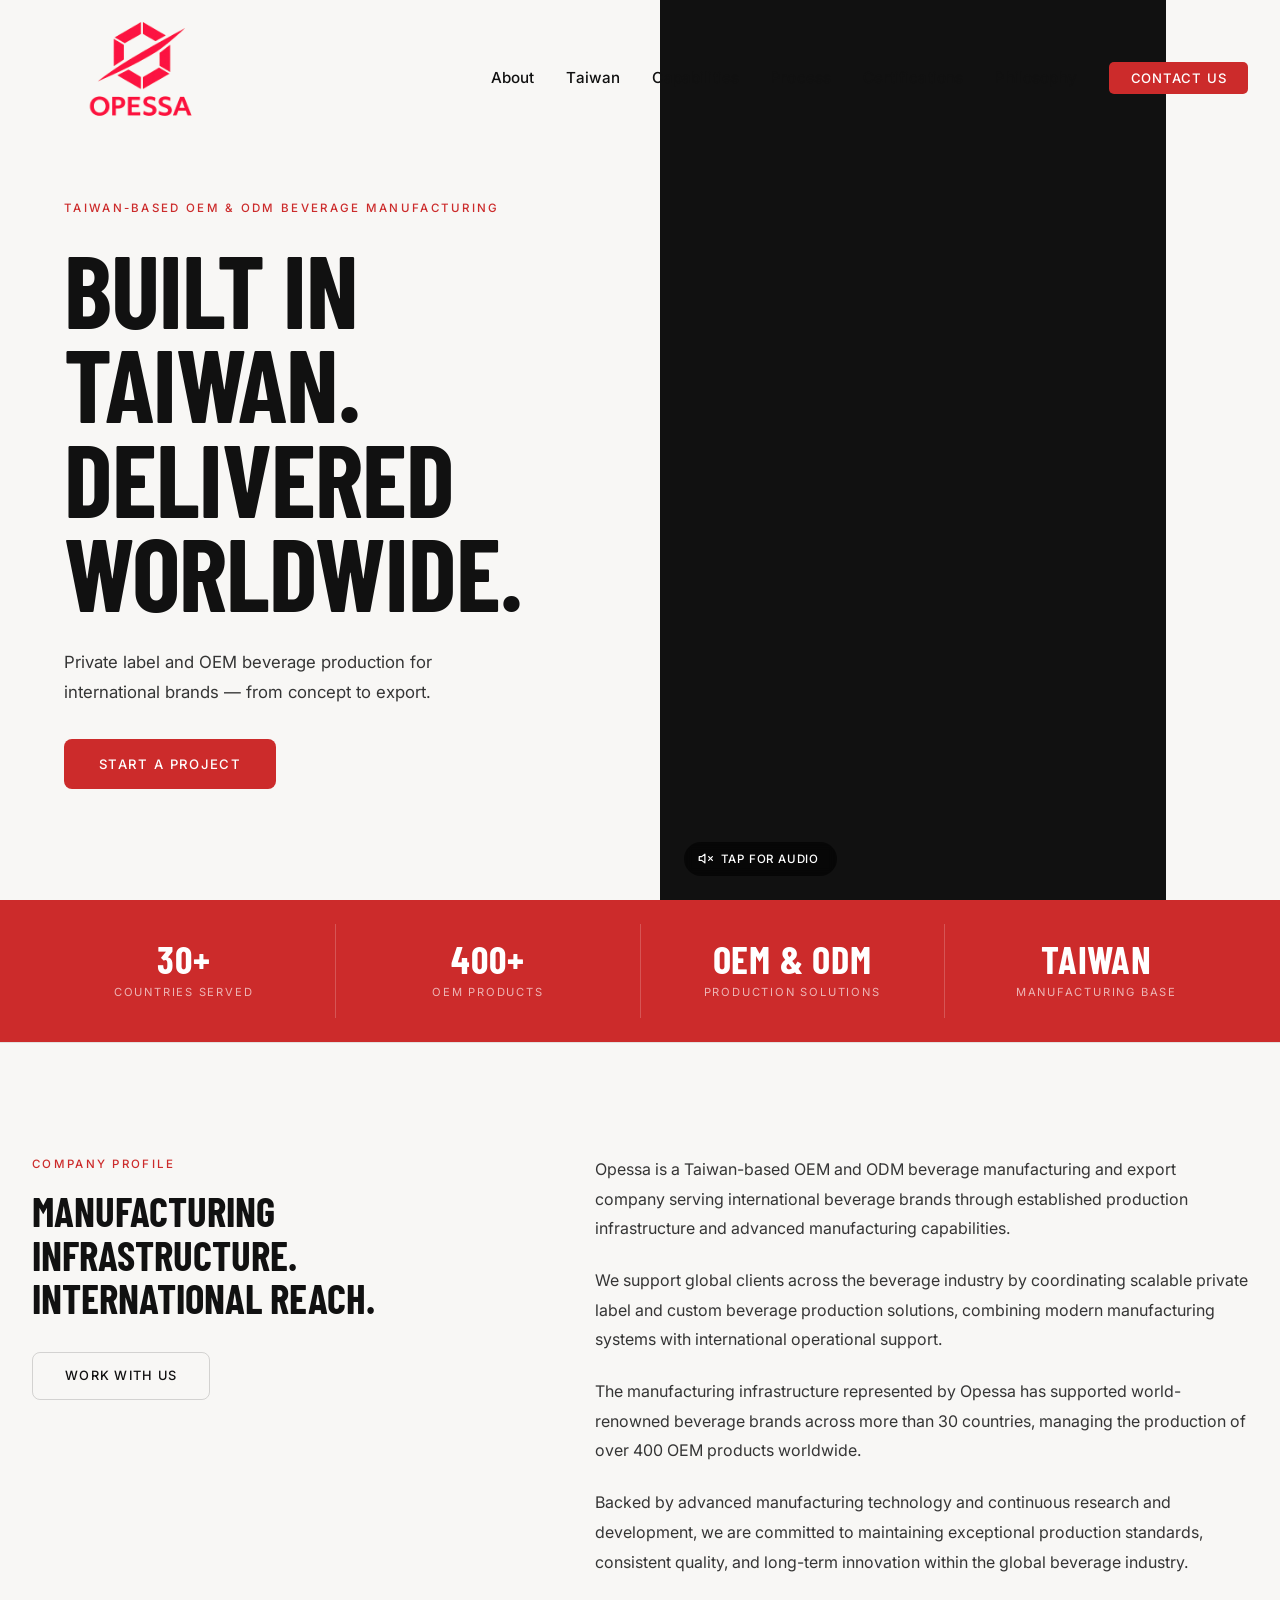
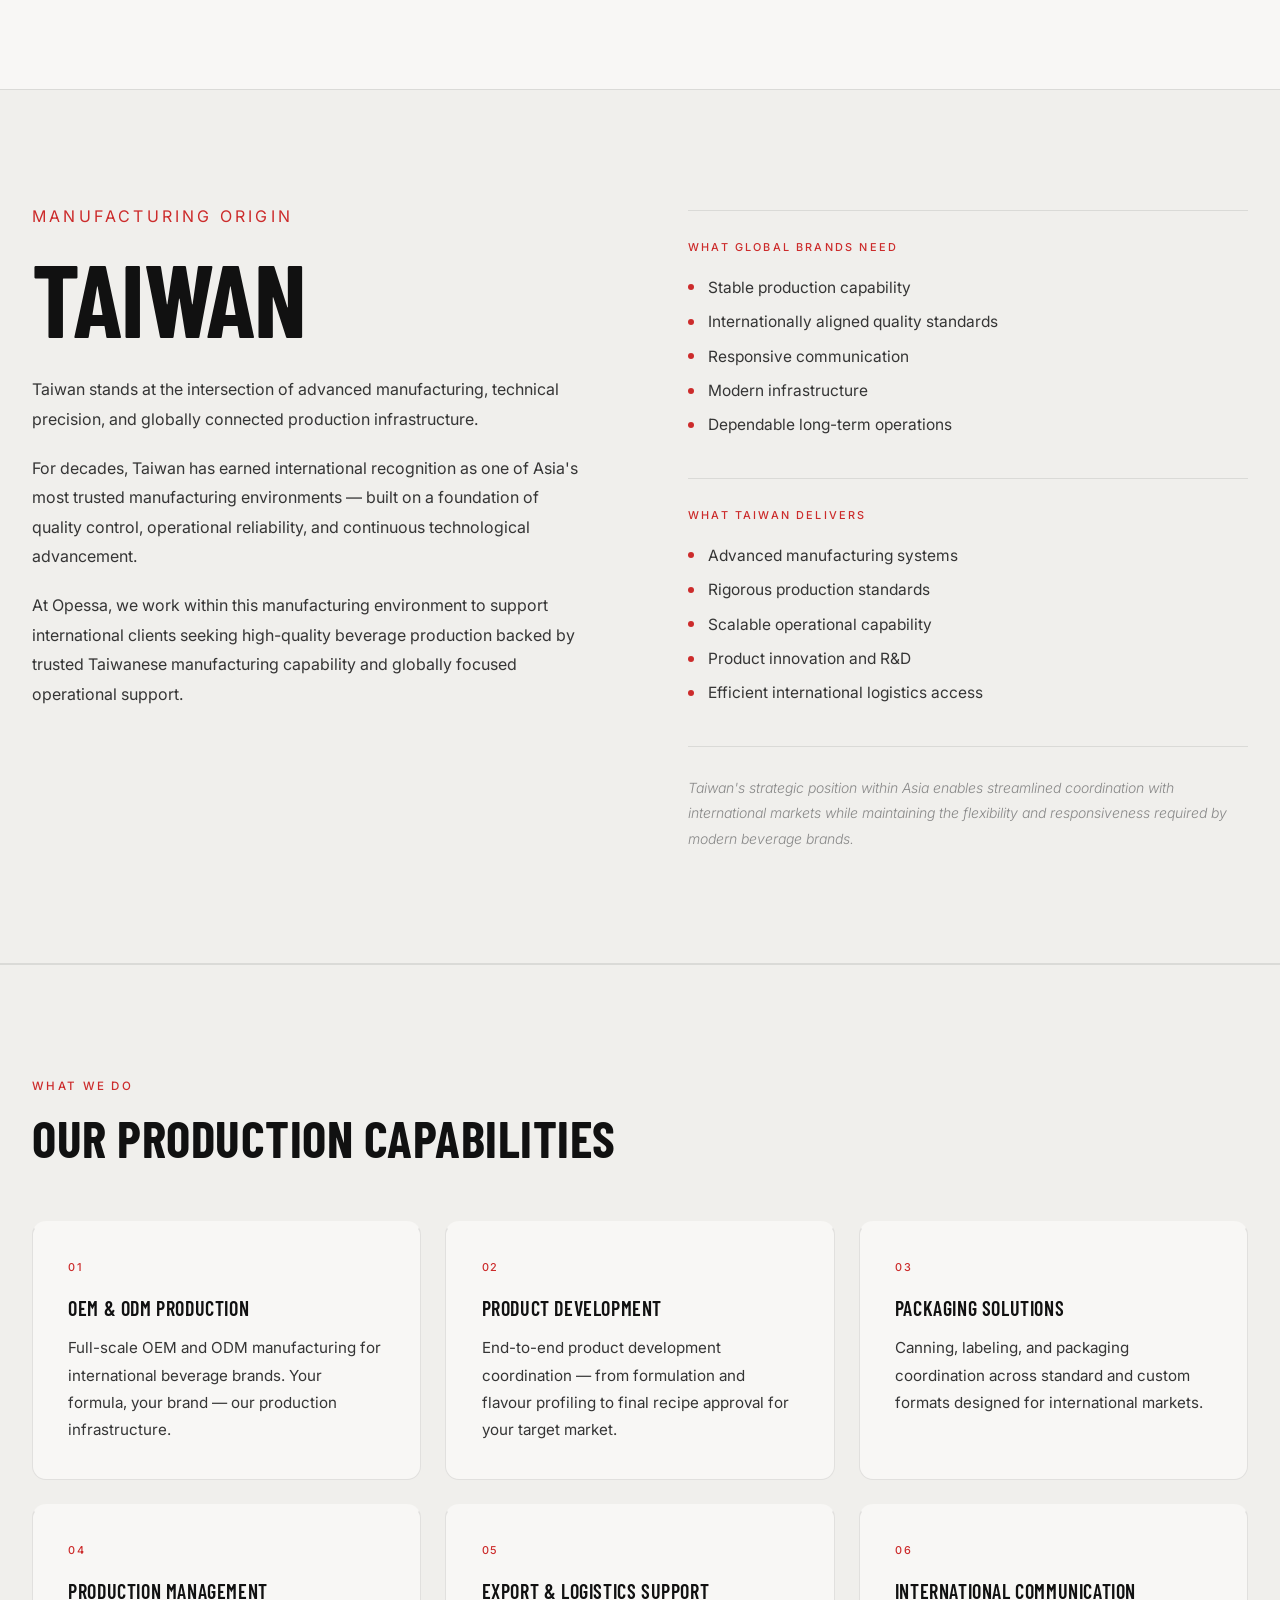
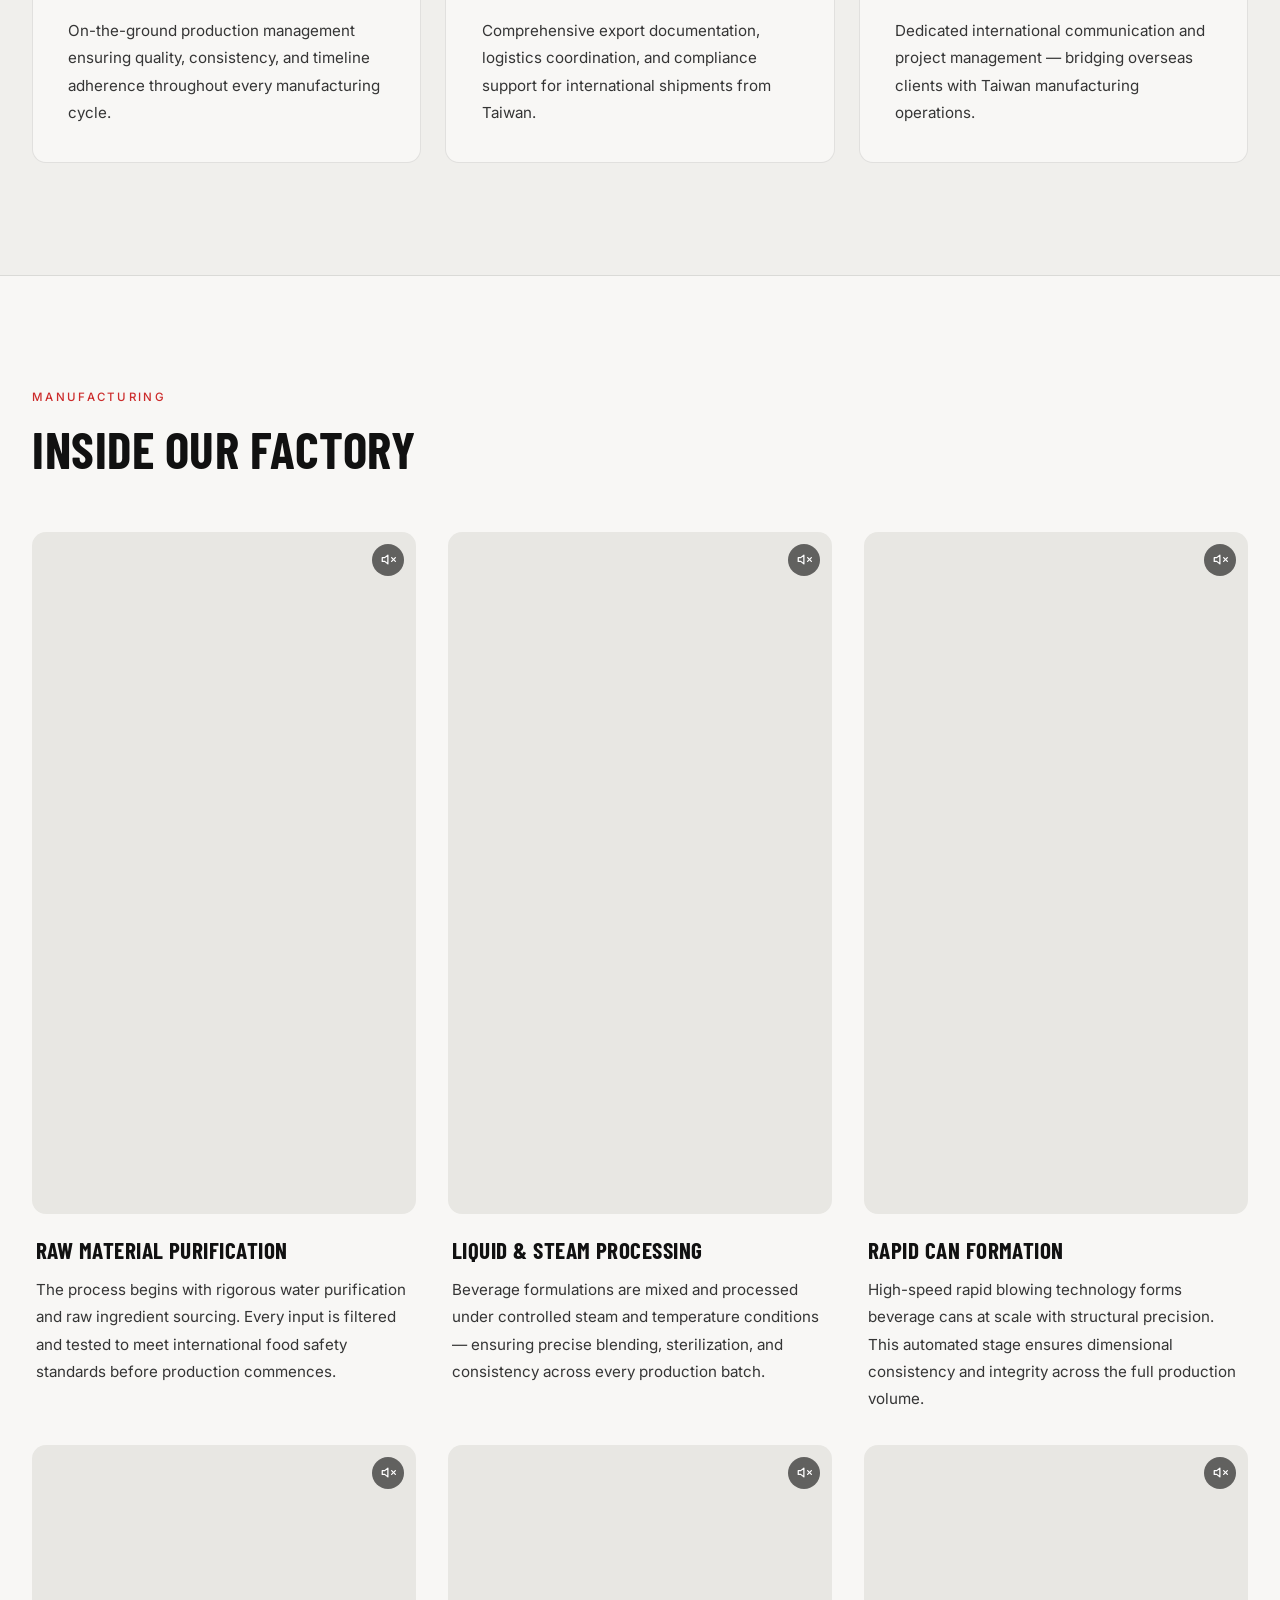
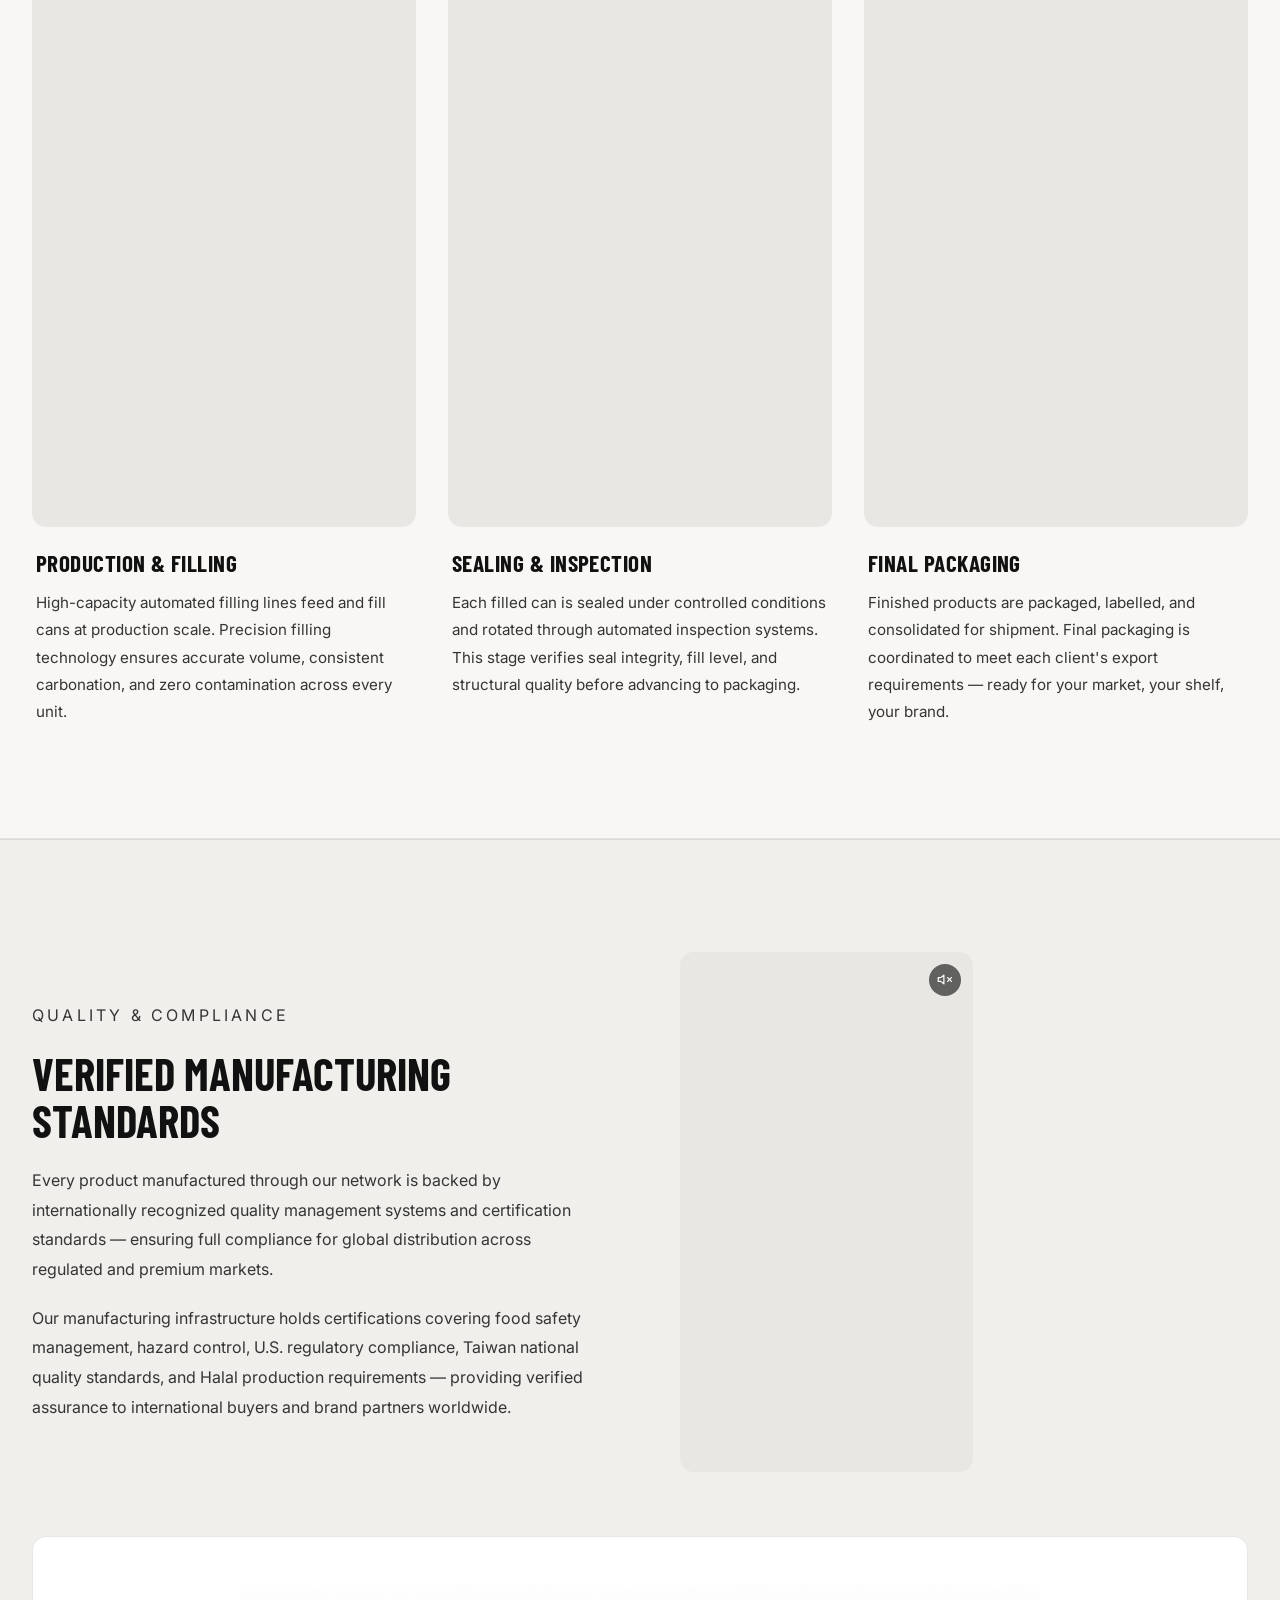
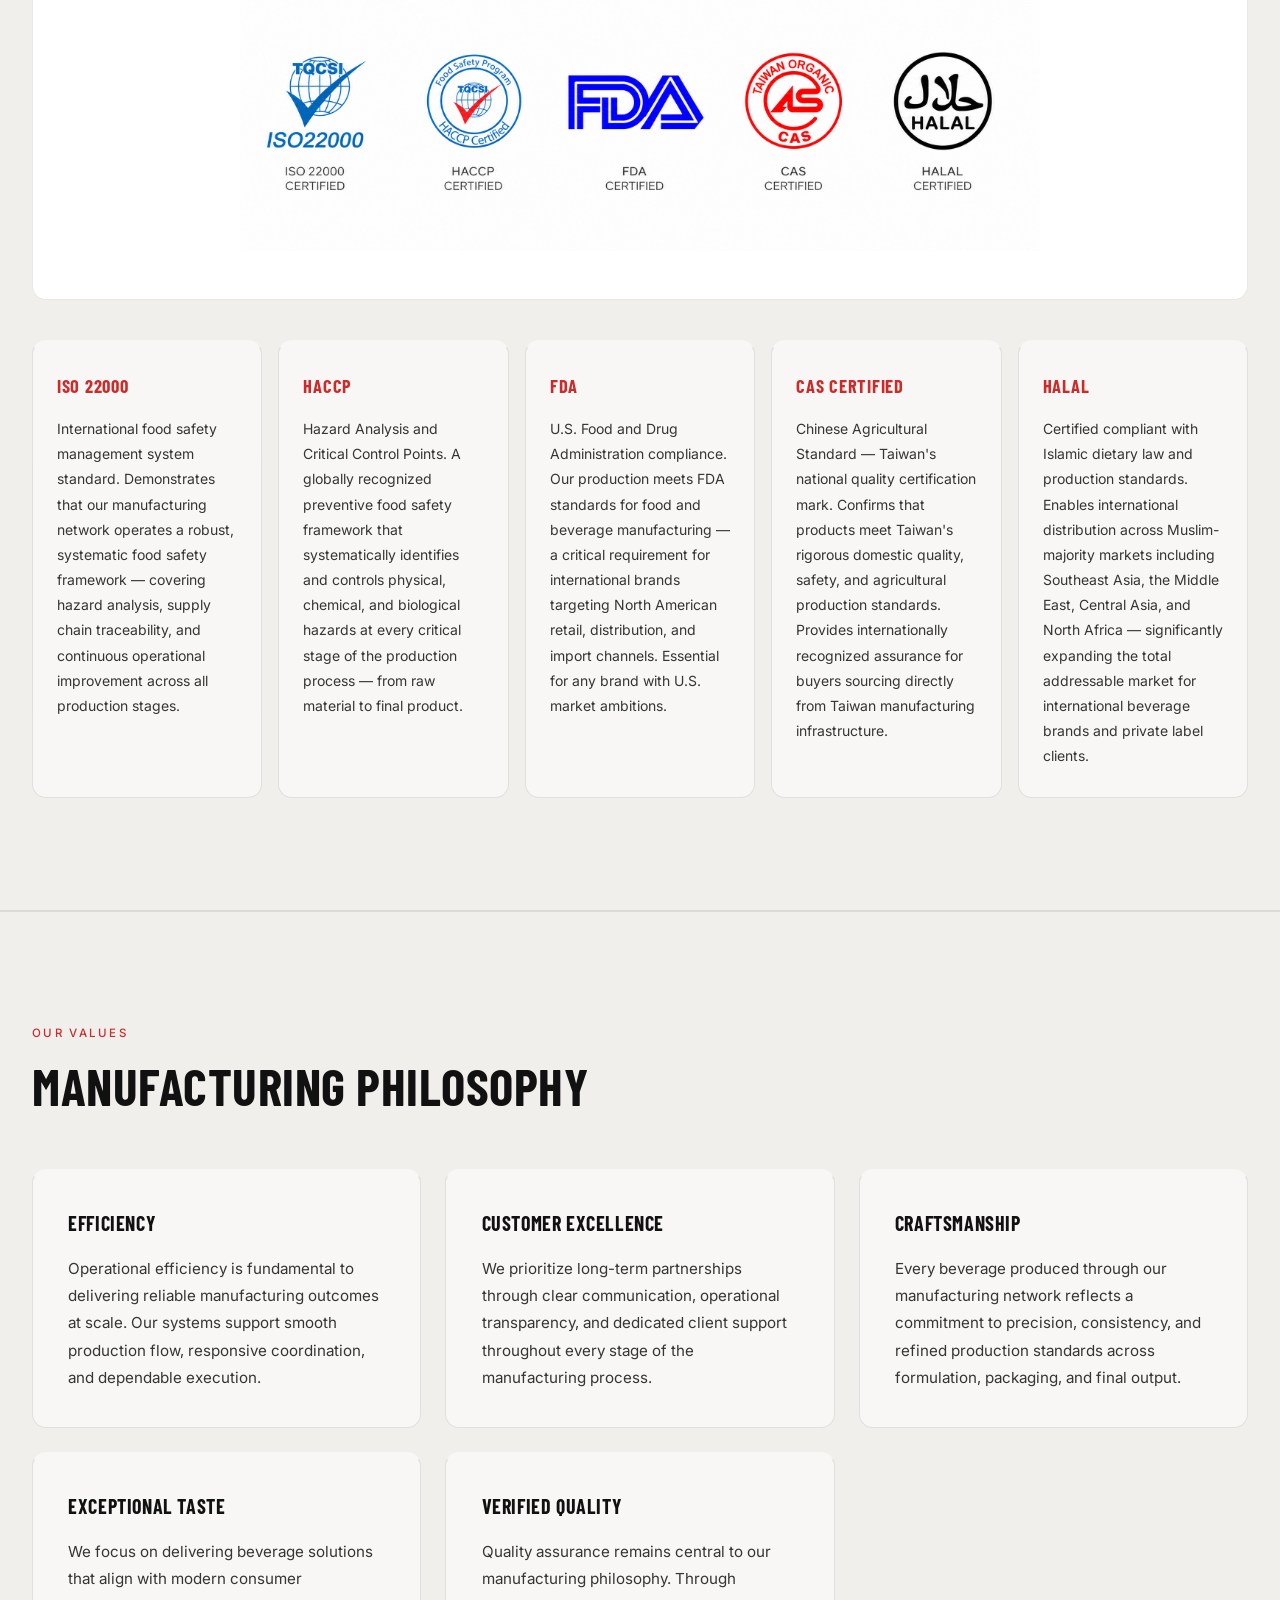
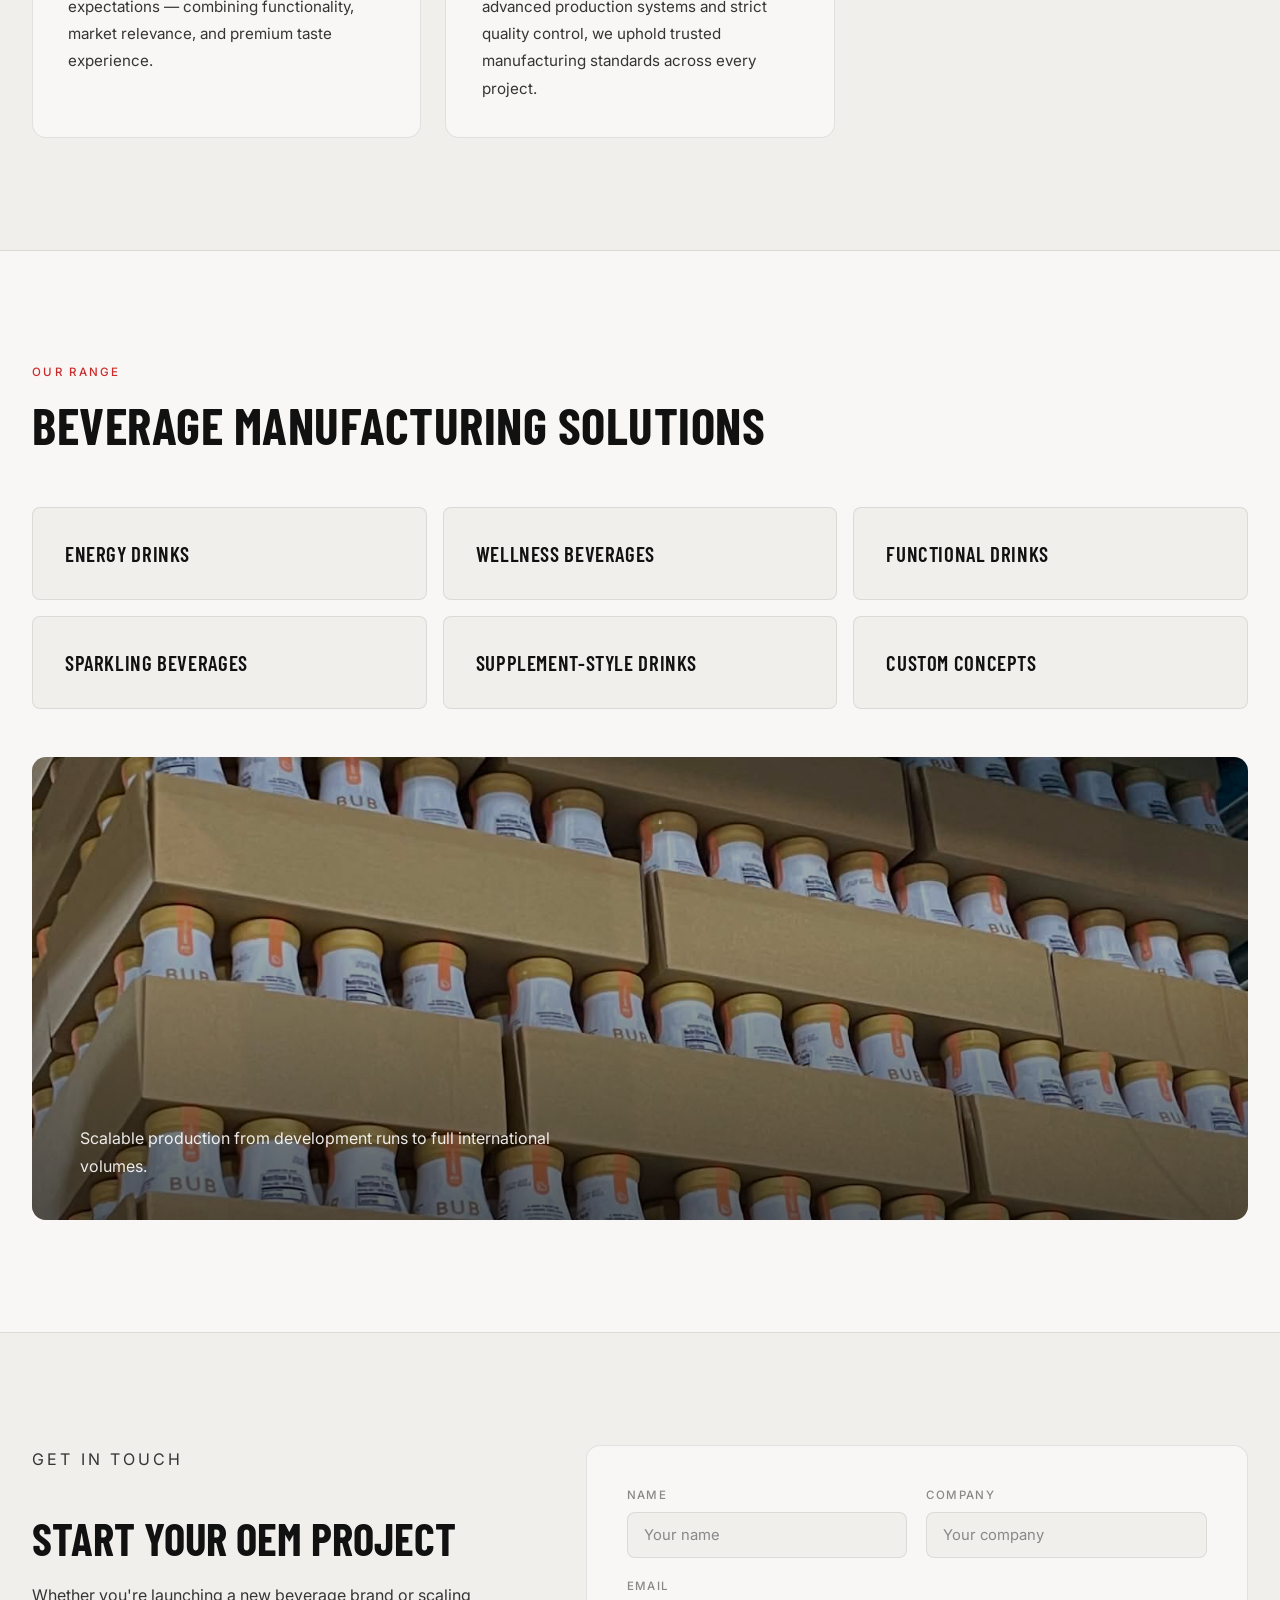
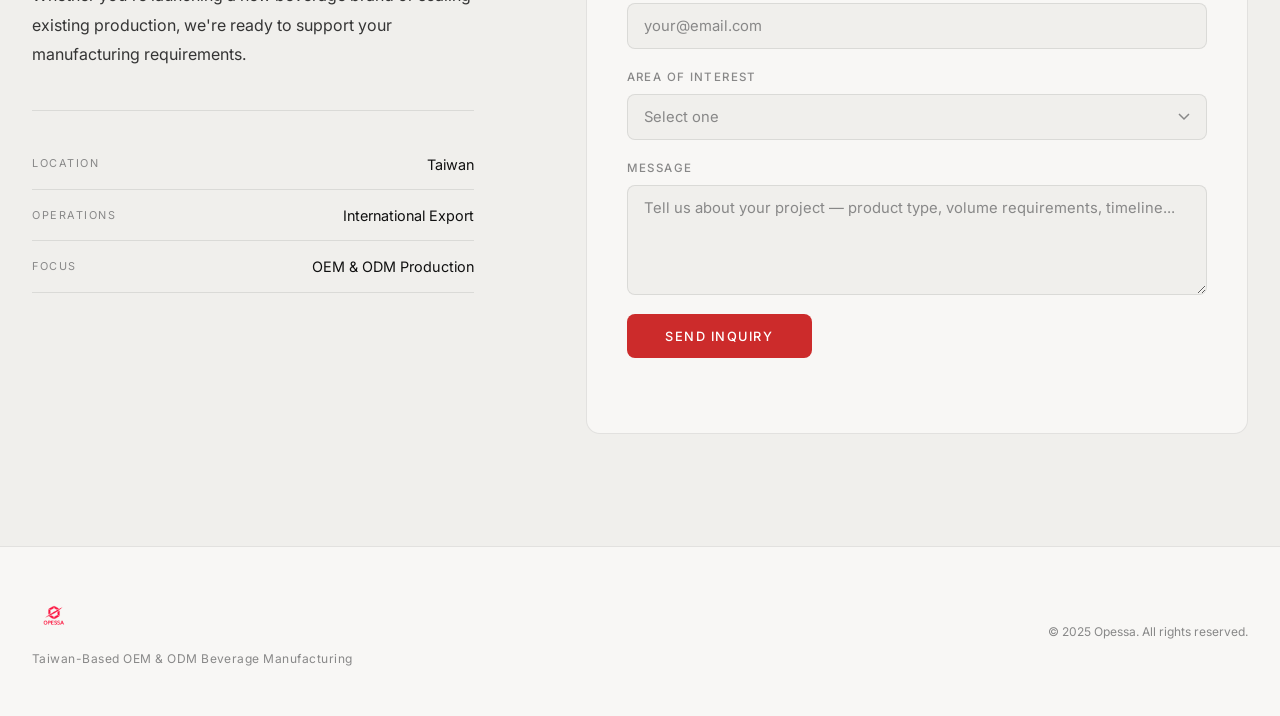
==== index.html @ e7cce296 "Revert hero video back to original Video.H.264.mov" ====
<!DOCTYPE html>
<html lang="en">
<head>
  <meta charset="UTF-8">
  <meta name="viewport" content="width=device-width, initial-scale=1.0">
  <title>Opessa — OEM Beverage Manufacturing, Taiwan</title>
  <meta name="description" content="Taiwan-based OEM and ODM beverage manufacturing and export for international brands. Private label canned beverages — energy drinks, wellness, functional, sparkling.">
  <link rel="icon" type="image/png" href="Opessa logo Red.png">
  <link rel="preconnect" href="https://fonts.googleapis.com">
  <link rel="preconnect" href="https://fonts.gstatic.com" crossorigin>
  <link href="https://fonts.googleapis.com/css2?family=Barlow+Condensed:wght@400;600;700&family=Inter:wght@300;400;500&display=swap" rel="stylesheet">
  <link rel="stylesheet" href="styles.css">
</head>
<body>

  <!-- NAV -->
  <nav id="nav">
    <div class="nav-inner">
      <a href="#" class="nav-logo">
        <img src="Opessa%20Logo.png" alt="Opessa">
      </a>
      <ul class="nav-links">
        <li><a href="#about">About</a></li>
        <li><a href="#taiwan">Taiwan</a></li>
        <li><a href="#capabilities">Capabilities</a></li>
        <li><a href="#process">Process</a></li>
        <li><a href="#certifications">Certifications</a></li>
        <li><a href="#philosophy">Philosophy</a></li>
        <li><a href="#contact" class="nav-cta">Contact Us</a></li>
      </ul>
      <button class="nav-menu-btn" id="menuBtn" aria-label="Menu">
        <span></span><span></span><span></span>
      </button>
    </div>
  </nav>

  <!-- MOBILE MENU -->
  <div class="mobile-menu" id="mobileMenu">
    <button class="mobile-close" id="menuClose" aria-label="Close">&#x2715;</button>
    <ul>
      <li><a href="#about" class="mobile-link">About</a></li>
      <li><a href="#taiwan" class="mobile-link">Taiwan</a></li>
      <li><a href="#capabilities" class="mobile-link">Capabilities</a></li>
      <li><a href="#process" class="mobile-link">Process</a></li>
      <li><a href="#certifications" class="mobile-link">Certifications</a></li>
      <li><a href="#philosophy" class="mobile-link">Philosophy</a></li>
      <li><a href="#contact" class="mobile-link">Contact</a></li>
    </ul>
  </div>

  <!-- HERO -->
  <section id="hero">
    <div class="hero-content">
      <p class="hero-eyebrow">Taiwan-Based OEM &amp; ODM Beverage Manufacturing</p>
      <h1 class="hero-headline">Built in<br>Taiwan.<br>Delivered<br>Worldwide.</h1>
      <p class="hero-sub">Private label and OEM beverage production for international brands — from concept to export.</p>
      <a href="#contact" class="btn-primary">Start a Project</a>
    </div>
    <div class="hero-video-panel">
      <video autoplay muted loop playsinline id="heroVideo">
        <source src="Video.H.264.mov" type="video/quicktime">
        <source src="Video.H.264.mov" type="video/mp4">
      </video>
      <button class="video-audio-btn hero-audio-btn" id="heroAudioBtn" aria-label="Toggle audio">
        <svg class="icon-muted" viewBox="0 0 24 24" fill="none" stroke="currentColor" stroke-width="2" stroke-linecap="round" stroke-linejoin="round">
          <polygon points="11 5 6 9 2 9 2 15 6 15 11 19 11 5"/>
          <line x1="23" y1="9" x2="17" y2="15"/>
          <line x1="17" y1="9" x2="23" y2="15"/>
        </svg>
        <svg class="icon-sound" viewBox="0 0 24 24" fill="none" stroke="currentColor" stroke-width="2" stroke-linecap="round" stroke-linejoin="round">
          <polygon points="11 5 6 9 2 9 2 15 6 15 11 19 11 5"/>
          <path d="M19.07 4.93a10 10 0 0 1 0 14.14"/>
          <path d="M15.54 8.46a5 5 0 0 1 0 7.07"/>
        </svg>
        <span class="audio-label">Tap for audio</span>
      </button>
    </div>
  </section>

  <!-- STATS -->
  <section id="stats">
    <div class="container">
      <div class="stats-row">
        <div class="stat-item">
          <span class="stat-num">30+</span>
          <span class="stat-label">Countries Served</span>
        </div>
        <div class="stat-divider"></div>
        <div class="stat-item">
          <span class="stat-num">400+</span>
          <span class="stat-label">OEM Products</span>
        </div>
        <div class="stat-divider"></div>
        <div class="stat-item">
          <span class="stat-num">OEM &amp; ODM</span>
          <span class="stat-label">Production Solutions</span>
        </div>
        <div class="stat-divider"></div>
        <div class="stat-item">
          <span class="stat-num">Taiwan</span>
          <span class="stat-label">Manufacturing Base</span>
        </div>
      </div>
    </div>
  </section>

  <!-- ABOUT -->
  <section id="about" class="fade-section">
    <div class="container">
      <div class="about-grid">
        <div class="about-left">
          <p class="section-label">Company Profile</p>
          <h2>Manufacturing infrastructure.<br>International reach.</h2>
          <a href="#contact" class="btn-outline">Work With Us</a>
        </div>
        <div class="about-right">
          <p>Opessa is a Taiwan-based OEM and ODM beverage manufacturing and export company serving international beverage brands through established production infrastructure and advanced manufacturing capabilities.</p>
          <p>We support global clients across the beverage industry by coordinating scalable private label and custom beverage production solutions, combining modern manufacturing systems with international operational support.</p>
          <p>The manufacturing infrastructure represented by Opessa has supported world-renowned beverage brands across more than 30 countries, managing the production of over 400 OEM products worldwide.</p>
          <p>Backed by advanced manufacturing technology and continuous research and development, we are committed to maintaining exceptional production standards, consistent quality, and long-term innovation within the global beverage industry.</p>
        </div>
      </div>
    </div>
  </section>

  <!-- TAIWAN -->
  <section id="taiwan" class="fade-section">
    <div class="container">
      <div class="taiwan-grid">
        <div class="taiwan-left">
          <p class="section-label taiwan-label">Manufacturing Origin</p>
          <h2>Taiwan</h2>
          <p>Taiwan stands at the intersection of advanced manufacturing, technical precision, and globally connected production infrastructure.</p>
          <p>For decades, Taiwan has earned international recognition as one of Asia's most trusted manufacturing environments — built on a foundation of quality control, operational reliability, and continuous technological advancement.</p>
          <p>At Opessa, we work within this manufacturing environment to support international clients seeking high-quality beverage production backed by trusted Taiwanese manufacturing capability and globally focused operational support.</p>
        </div>
        <div class="taiwan-right">
          <div class="taiwan-block">
            <p class="taiwan-block-label">What global brands need</p>
            <ul class="taiwan-list">
              <li>Stable production capability</li>
              <li>Internationally aligned quality standards</li>
              <li>Responsive communication</li>
              <li>Modern infrastructure</li>
              <li>Dependable long-term operations</li>
            </ul>
          </div>
          <div class="taiwan-block">
            <p class="taiwan-block-label">What Taiwan delivers</p>
            <ul class="taiwan-list">
              <li>Advanced manufacturing systems</li>
              <li>Rigorous production standards</li>
              <li>Scalable operational capability</li>
              <li>Product innovation and R&amp;D</li>
              <li>Efficient international logistics access</li>
            </ul>
          </div>
          <p class="taiwan-footer-note">Taiwan's strategic position within Asia enables streamlined coordination with international markets while maintaining the flexibility and responsiveness required by modern beverage brands.</p>
        </div>
      </div>
    </div>
  </section>

  <!-- CAPABILITIES -->
  <section id="capabilities" class="fade-section">
    <div class="container">
      <div class="section-header">
        <p class="section-label">What We Do</p>
        <h2>Our Production Capabilities</h2>
      </div>
      <div class="capabilities-grid">
        <div class="capability-card">
          <span class="cap-num">01</span>
          <h3>OEM &amp; ODM Production</h3>
          <p>Full-scale OEM and ODM manufacturing for international beverage brands. Your formula, your brand — our production infrastructure.</p>
        </div>
        <div class="capability-card">
          <span class="cap-num">02</span>
          <h3>Product Development</h3>
          <p>End-to-end product development coordination — from formulation and flavour profiling to final recipe approval for your target market.</p>
        </div>
        <div class="capability-card">
          <span class="cap-num">03</span>
          <h3>Packaging Solutions</h3>
          <p>Canning, labeling, and packaging coordination across standard and custom formats designed for international markets.</p>
        </div>
        <div class="capability-card">
          <span class="cap-num">04</span>
          <h3>Production Management</h3>
          <p>On-the-ground production management ensuring quality, consistency, and timeline adherence throughout every manufacturing cycle.</p>
        </div>
        <div class="capability-card">
          <span class="cap-num">05</span>
          <h3>Export &amp; Logistics Support</h3>
          <p>Comprehensive export documentation, logistics coordination, and compliance support for international shipments from Taiwan.</p>
        </div>
        <div class="capability-card">
          <span class="cap-num">06</span>
          <h3>International Communication</h3>
          <p>Dedicated international communication and project management — bridging overseas clients with Taiwan manufacturing operations.</p>
        </div>
      </div>
    </div>
  </section>

  <!-- PROCESS -->
  <section id="process" class="fade-section">
    <div class="container">
      <div class="section-header">
        <p class="section-label">Manufacturing</p>
        <h2>Inside Our Factory</h2>
      </div>
      <div class="process-cards">

        <div class="process-card">
          <div class="process-video-wrap">
            <video muted loop playsinline>
              <source src="Purification.MP4" type="video/mp4">
            </video>
            <button class="video-audio-btn process-audio-btn" aria-label="Toggle audio">
              <svg class="icon-muted" viewBox="0 0 24 24" fill="none" stroke="currentColor" stroke-width="2" stroke-linecap="round" stroke-linejoin="round"><polygon points="11 5 6 9 2 9 2 15 6 15 11 19 11 5"/><line x1="23" y1="9" x2="17" y2="15"/><line x1="17" y1="9" x2="23" y2="15"/></svg>
              <svg class="icon-sound" viewBox="0 0 24 24" fill="none" stroke="currentColor" stroke-width="2" stroke-linecap="round" stroke-linejoin="round"><polygon points="11 5 6 9 2 9 2 15 6 15 11 19 11 5"/><path d="M19.07 4.93a10 10 0 0 1 0 14.14"/><path d="M15.54 8.46a5 5 0 0 1 0 7.07"/></svg>
            </button>
          </div>
          <div class="process-card-text">
            <h3>Raw Material Purification</h3>
            <p>The process begins with rigorous water purification and raw ingredient sourcing. Every input is filtered and tested to meet international food safety standards before production commences.</p>
          </div>
        </div>

        <div class="process-card">
          <div class="process-video-wrap">
            <video muted loop playsinline>
              <source src="Liquid%3ASteam.MP4" type="video/mp4">
            </video>
            <button class="video-audio-btn process-audio-btn" aria-label="Toggle audio">
              <svg class="icon-muted" viewBox="0 0 24 24" fill="none" stroke="currentColor" stroke-width="2" stroke-linecap="round" stroke-linejoin="round"><polygon points="11 5 6 9 2 9 2 15 6 15 11 19 11 5"/><line x1="23" y1="9" x2="17" y2="15"/><line x1="17" y1="9" x2="23" y2="15"/></svg>
              <svg class="icon-sound" viewBox="0 0 24 24" fill="none" stroke="currentColor" stroke-width="2" stroke-linecap="round" stroke-linejoin="round"><polygon points="11 5 6 9 2 9 2 15 6 15 11 19 11 5"/><path d="M19.07 4.93a10 10 0 0 1 0 14.14"/><path d="M15.54 8.46a5 5 0 0 1 0 7.07"/></svg>
            </button>
          </div>
          <div class="process-card-text">
            <h3>Liquid &amp; Steam Processing</h3>
            <p>Beverage formulations are mixed and processed under controlled steam and temperature conditions — ensuring precise blending, sterilization, and consistency across every production batch.</p>
          </div>
        </div>

        <div class="process-card">
          <div class="process-video-wrap">
            <video muted loop playsinline>
              <source src="Rapid%20Blowing.MP4" type="video/mp4">
            </video>
            <button class="video-audio-btn process-audio-btn" aria-label="Toggle audio">
              <svg class="icon-muted" viewBox="0 0 24 24" fill="none" stroke="currentColor" stroke-width="2" stroke-linecap="round" stroke-linejoin="round"><polygon points="11 5 6 9 2 9 2 15 6 15 11 19 11 5"/><line x1="23" y1="9" x2="17" y2="15"/><line x1="17" y1="9" x2="23" y2="15"/></svg>
              <svg class="icon-sound" viewBox="0 0 24 24" fill="none" stroke="currentColor" stroke-width="2" stroke-linecap="round" stroke-linejoin="round"><polygon points="11 5 6 9 2 9 2 15 6 15 11 19 11 5"/><path d="M19.07 4.93a10 10 0 0 1 0 14.14"/><path d="M15.54 8.46a5 5 0 0 1 0 7.07"/></svg>
            </button>
          </div>
          <div class="process-card-text">
            <h3>Rapid Can Formation</h3>
            <p>High-speed rapid blowing technology forms beverage cans at scale with structural precision. This automated stage ensures dimensional consistency and integrity across the full production volume.</p>
          </div>
        </div>

        <div class="process-card">
          <div class="process-video-wrap">
            <video muted loop playsinline>
              <source src="Feeding.MP4" type="video/mp4">
            </video>
            <button class="video-audio-btn process-audio-btn" aria-label="Toggle audio">
              <svg class="icon-muted" viewBox="0 0 24 24" fill="none" stroke="currentColor" stroke-width="2" stroke-linecap="round" stroke-linejoin="round"><polygon points="11 5 6 9 2 9 2 15 6 15 11 19 11 5"/><line x1="23" y1="9" x2="17" y2="15"/><line x1="17" y1="9" x2="23" y2="15"/></svg>
              <svg class="icon-sound" viewBox="0 0 24 24" fill="none" stroke="currentColor" stroke-width="2" stroke-linecap="round" stroke-linejoin="round"><polygon points="11 5 6 9 2 9 2 15 6 15 11 19 11 5"/><path d="M19.07 4.93a10 10 0 0 1 0 14.14"/><path d="M15.54 8.46a5 5 0 0 1 0 7.07"/></svg>
            </button>
          </div>
          <div class="process-card-text">
            <h3>Production &amp; Filling</h3>
            <p>High-capacity automated filling lines feed and fill cans at production scale. Precision filling technology ensures accurate volume, consistent carbonation, and zero contamination across every unit.</p>
          </div>
        </div>

        <div class="process-card">
          <div class="process-video-wrap">
            <video muted loop playsinline>
              <source src="Spin.MP4" type="video/mp4">
            </video>
            <button class="video-audio-btn process-audio-btn" aria-label="Toggle audio">
              <svg class="icon-muted" viewBox="0 0 24 24" fill="none" stroke="currentColor" stroke-width="2" stroke-linecap="round" stroke-linejoin="round"><polygon points="11 5 6 9 2 9 2 15 6 15 11 19 11 5"/><line x1="23" y1="9" x2="17" y2="15"/><line x1="17" y1="9" x2="23" y2="15"/></svg>
              <svg class="icon-sound" viewBox="0 0 24 24" fill="none" stroke="currentColor" stroke-width="2" stroke-linecap="round" stroke-linejoin="round"><polygon points="11 5 6 9 2 9 2 15 6 15 11 19 11 5"/><path d="M19.07 4.93a10 10 0 0 1 0 14.14"/><path d="M15.54 8.46a5 5 0 0 1 0 7.07"/></svg>
            </button>
          </div>
          <div class="process-card-text">
            <h3>Sealing &amp; Inspection</h3>
            <p>Each filled can is sealed under controlled conditions and rotated through automated inspection systems. This stage verifies seal integrity, fill level, and structural quality before advancing to packaging.</p>
          </div>
        </div>

        <div class="process-card">
          <div class="process-video-wrap">
            <video muted loop playsinline>
              <source src="Final%20Pack.MP4" type="video/mp4">
            </video>
            <button class="video-audio-btn process-audio-btn" aria-label="Toggle audio">
              <svg class="icon-muted" viewBox="0 0 24 24" fill="none" stroke="currentColor" stroke-width="2" stroke-linecap="round" stroke-linejoin="round"><polygon points="11 5 6 9 2 9 2 15 6 15 11 19 11 5"/><line x1="23" y1="9" x2="17" y2="15"/><line x1="17" y1="9" x2="23" y2="15"/></svg>
              <svg class="icon-sound" viewBox="0 0 24 24" fill="none" stroke="currentColor" stroke-width="2" stroke-linecap="round" stroke-linejoin="round"><polygon points="11 5 6 9 2 9 2 15 6 15 11 19 11 5"/><path d="M19.07 4.93a10 10 0 0 1 0 14.14"/><path d="M15.54 8.46a5 5 0 0 1 0 7.07"/></svg>
            </button>
          </div>
          <div class="process-card-text">
            <h3>Final Packaging</h3>
            <p>Finished products are packaged, labelled, and consolidated for shipment. Final packaging is coordinated to meet each client's export requirements — ready for your market, your shelf, your brand.</p>
          </div>
        </div>

      </div>
    </div>
  </section>

  <!-- CERTIFICATIONS -->
  <section id="certifications" class="fade-section">
    <div class="container">
      <div class="cert-top">
        <div class="cert-top-left">
          <p class="section-label">Quality &amp; Compliance</p>
          <h2>Verified Manufacturing Standards</h2>
          <p>Every product manufactured through our network is backed by internationally recognized quality management systems and certification standards — ensuring full compliance for global distribution across regulated and premium markets.</p>
          <p>Our manufacturing infrastructure holds certifications covering food safety management, hazard control, U.S. regulatory compliance, Taiwan national quality standards, and Halal production requirements — providing verified assurance to international buyers and brand partners worldwide.</p>
        </div>
        <div class="cert-top-right">
          <div class="cert-video-wrap">
            <video muted loop playsinline>
              <source src="Boxes.MP4" type="video/mp4">
            </video>
            <button class="video-audio-btn process-audio-btn" aria-label="Toggle audio">
              <svg class="icon-muted" viewBox="0 0 24 24" fill="none" stroke="currentColor" stroke-width="2" stroke-linecap="round" stroke-linejoin="round"><polygon points="11 5 6 9 2 9 2 15 6 15 11 19 11 5"/><line x1="23" y1="9" x2="17" y2="15"/><line x1="17" y1="9" x2="23" y2="15"/></svg>
              <svg class="icon-sound" viewBox="0 0 24 24" fill="none" stroke="currentColor" stroke-width="2" stroke-linecap="round" stroke-linejoin="round"><polygon points="11 5 6 9 2 9 2 15 6 15 11 19 11 5"/><path d="M19.07 4.93a10 10 0 0 1 0 14.14"/><path d="M15.54 8.46a5 5 0 0 1 0 7.07"/></svg>
            </button>
          </div>
        </div>
      </div>

      <div class="cert-badges-wrap">
        <img src="Quality%20Assurance.png" alt="ISO 22000, HACCP, FDA, CAS, HALAL Certifications">
      </div>

      <div class="cert-grid">
        <div class="cert-card">
          <h3>ISO 22000</h3>
          <p>International food safety management system standard. Demonstrates that our manufacturing network operates a robust, systematic food safety framework — covering hazard analysis, supply chain traceability, and continuous operational improvement across all production stages.</p>
        </div>
        <div class="cert-card">
          <h3>HACCP</h3>
          <p>Hazard Analysis and Critical Control Points. A globally recognized preventive food safety framework that systematically identifies and controls physical, chemical, and biological hazards at every critical stage of the production process — from raw material to final product.</p>
        </div>
        <div class="cert-card">
          <h3>FDA</h3>
          <p>U.S. Food and Drug Administration compliance. Our production meets FDA standards for food and beverage manufacturing — a critical requirement for international brands targeting North American retail, distribution, and import channels. Essential for any brand with U.S. market ambitions.</p>
        </div>
        <div class="cert-card">
          <h3>CAS Certified</h3>
          <p>Chinese Agricultural Standard — Taiwan's national quality certification mark. Confirms that products meet Taiwan's rigorous domestic quality, safety, and agricultural production standards. Provides internationally recognized assurance for buyers sourcing directly from Taiwan manufacturing infrastructure.</p>
        </div>
        <div class="cert-card">
          <h3>HALAL</h3>
          <p>Certified compliant with Islamic dietary law and production standards. Enables international distribution across Muslim-majority markets including Southeast Asia, the Middle East, Central Asia, and North Africa — significantly expanding the total addressable market for international beverage brands and private label clients.</p>
        </div>
      </div>
    </div>
  </section>

  <!-- PHILOSOPHY -->
  <section id="philosophy" class="fade-section">
    <div class="container">
      <div class="section-header">
        <p class="section-label">Our Values</p>
        <h2>Manufacturing Philosophy</h2>
      </div>
      <div class="philosophy-grid">
        <div class="philosophy-card">
          <h3>Efficiency</h3>
          <p>Operational efficiency is fundamental to delivering reliable manufacturing outcomes at scale. Our systems support smooth production flow, responsive coordination, and dependable execution.</p>
        </div>
        <div class="philosophy-card">
          <h3>Customer Excellence</h3>
          <p>We prioritize long-term partnerships through clear communication, operational transparency, and dedicated client support throughout every stage of the manufacturing process.</p>
        </div>
        <div class="philosophy-card">
          <h3>Craftsmanship</h3>
          <p>Every beverage produced through our manufacturing network reflects a commitment to precision, consistency, and refined production standards across formulation, packaging, and final output.</p>
        </div>
        <div class="philosophy-card">
          <h3>Exceptional Taste</h3>
          <p>We focus on delivering beverage solutions that align with modern consumer expectations — combining functionality, market relevance, and premium taste experience.</p>
        </div>
        <div class="philosophy-card">
          <h3>Verified Quality</h3>
          <p>Quality assurance remains central to our manufacturing philosophy. Through advanced production systems and strict quality control, we uphold trusted manufacturing standards across every project.</p>
        </div>
      </div>
    </div>
  </section>

  <!-- SPECIALTIES -->
  <section id="specialties" class="fade-section">
    <div class="container">
      <div class="section-header">
        <p class="section-label">Our Range</p>
        <h2>Beverage Manufacturing Solutions</h2>
      </div>
      <div class="specialties-grid">
        <div class="specialty-item">
          <h3>Energy Drinks</h3>
        </div>
        <div class="specialty-item">
          <h3>Wellness Beverages</h3>
        </div>
        <div class="specialty-item">
          <h3>Functional Drinks</h3>
        </div>
        <div class="specialty-item">
          <h3>Sparkling Beverages</h3>
        </div>
        <div class="specialty-item">
          <h3>Supplement-Style Drinks</h3>
        </div>
        <div class="specialty-item">
          <h3>Custom Concepts</h3>
        </div>
      </div>
      <div class="specialties-visual">
        <img src="Final%20Pack.JPG" alt="Opessa beverage production — final packaging">
        <div class="specialties-overlay">
          <p>Scalable production from development runs to full international volumes.</p>
        </div>
      </div>
    </div>
  </section>

  <!-- CONTACT -->
  <section id="contact" class="fade-section">
    <div class="container">
      <div class="contact-grid">
        <div class="contact-left">
          <p class="section-label">Get In Touch</p>
          <h2>Start Your OEM Project</h2>
          <p>Whether you're launching a new beverage brand or scaling existing production, we're ready to support your manufacturing requirements.</p>
          <div class="contact-details">
            <div class="contact-detail-item">
              <span class="detail-label">Location</span>
              <span>Taiwan</span>
            </div>
            <div class="contact-detail-item">
              <span class="detail-label">Operations</span>
              <span>International Export</span>
            </div>
            <div class="contact-detail-item">
              <span class="detail-label">Focus</span>
              <span>OEM &amp; ODM Production</span>
            </div>
          </div>
        </div>
        <div class="contact-right">
          <form id="contactForm" name="contact" method="POST" data-netlify="true" data-netlify-honeypot="bot-field" novalidate>
            <input type="hidden" name="form-name" value="contact">
            <p style="display:none"><input name="bot-field"></p>
            <div class="form-row">
              <div class="form-group">
                <label for="name">Name</label>
                <input type="text" id="name" name="name" placeholder="Your name" required>
              </div>
              <div class="form-group">
                <label for="company">Company</label>
                <input type="text" id="company" name="company" placeholder="Your company">
              </div>
            </div>
            <div class="form-group">
              <label for="email">Email</label>
              <input type="email" id="email" name="email" placeholder="your@email.com" required>
            </div>
            <div class="form-group">
              <label for="interest">Area of Interest</label>
              <select id="interest" name="interest">
                <option value="" disabled selected>Select one</option>
                <option value="oem">OEM / ODM Production</option>
                <option value="packaging">Packaging Solutions</option>
                <option value="export">Export Support</option>
                <option value="custom">Custom Beverage Concept</option>
                <option value="other">Other</option>
              </select>
            </div>
            <div class="form-group">
              <label for="message">Message</label>
              <textarea id="message" name="message" rows="4" placeholder="Tell us about your project — product type, volume requirements, timeline..."></textarea>
            </div>
            <button type="submit" class="btn-submit">Send Inquiry</button>
            <p class="form-note" id="formNote"></p>
          </form>
        </div>
      </div>
    </div>
  </section>

  <!-- FOOTER -->
  <footer>
    <div class="container">
      <div class="footer-inner">
        <div class="footer-left">
          <img src="Opessa%20Logo.png" alt="Opessa" class="footer-logo">
          <p>Taiwan-Based OEM &amp; ODM Beverage Manufacturing</p>
        </div>
        <div class="footer-right">
          <p>&copy; 2025 Opessa. All rights reserved.</p>
        </div>
      </div>
    </div>
  </footer>

  <script src="script.js"></script>
</body>
</html>
---- styles.css ----
/* ============================================================
   OPESSA — STYLES (LIGHT THEME)
   ============================================================ */

*, *::before, *::after {
  box-sizing: border-box;
  margin: 0;
  padding: 0;
}

:root {
  --bg:           #f8f7f5;
  --bg-2:         #f0efec;
  --bg-3:         #e8e7e3;
  --text:         #111111;
  --text-sec:     #353535;   /* darker — was #5a5a5a */
  --text-muted:   #888888;
  --accent:       #cc2b2b;   /* Opessa red */
  --accent-dark:  #aa2020;
  --border:       rgba(0, 0, 0, 0.09);
  --border-med:   rgba(0, 0, 0, 0.15);

  --radius:       14px;
  --radius-sm:    8px;
  --radius-xs:    5px;

  --font-display: 'Barlow Condensed', sans-serif;
  --font-body:    'Inter', sans-serif;

  --container:    1280px;
  --pad:          2rem;
  --section-v:    7rem;
}

html { scroll-behavior: smooth; }

body {
  background: var(--bg);
  color: var(--text);
  font-family: var(--font-body);
  font-size: 16px;
  line-height: 1.6;
  overflow-x: hidden;
  -webkit-font-smoothing: antialiased;
  -moz-osx-font-smoothing: grayscale;
}

/* ============================================================
   UTILITIES
   ============================================================ */

.container {
  max-width: var(--container);
  margin: 0 auto;
  padding: 0 var(--pad);
}

/* Section labels — red, bold brand presence */
.section-label {
  display: block;
  font-size: 0.72rem;
  letter-spacing: 0.2em;
  text-transform: uppercase;
  color: var(--accent);
  margin-bottom: 1rem;
  font-weight: 500;
}

.section-header { margin-bottom: 3.5rem; }

.section-header h2 {
  font-family: var(--font-display);
  font-size: clamp(2.2rem, 4vw, 3.5rem);
  font-weight: 700;
  text-transform: uppercase;
  letter-spacing: 0.01em;
  line-height: 1.05;
  color: var(--text);
}

/* Fade-in on scroll */
.fade-section {
  opacity: 0;
  transform: translateY(20px);
  transition: opacity 0.65s ease, transform 0.65s ease;
}
.fade-section.visible {
  opacity: 1;
  transform: translateY(0);
}

/* Buttons */
.btn-primary {
  display: inline-block;
  background: var(--accent);
  color: #fff;
  text-decoration: none;
  padding: 0.9rem 2.2rem;
  font-size: 0.82rem;
  letter-spacing: 0.1em;
  text-transform: uppercase;
  font-family: var(--font-body);
  font-weight: 500;
  border-radius: var(--radius-sm);
  transition: background 0.2s;
  margin-top: 2rem;
  align-self: flex-start;
}
.btn-primary:hover { background: var(--accent-dark); }

.btn-outline {
  display: inline-block;
  border: 1.5px solid var(--border-med);
  color: var(--text);
  text-decoration: none;
  padding: 0.82rem 2rem;
  font-size: 0.8rem;
  letter-spacing: 0.1em;
  text-transform: uppercase;
  border-radius: var(--radius-sm);
  transition: background 0.2s, border-color 0.2s;
  margin-top: 2rem;
  font-weight: 500;
}
.btn-outline:hover {
  background: rgba(0, 0, 0, 0.05);
  border-color: rgba(0, 0, 0, 0.25);
}

/* ============================================================
   NAV
   ============================================================ */

#nav {
  position: fixed;
  top: 0; left: 0; right: 0;
  z-index: 100;
  padding: 0.8rem 0;
  transition: background 0.3s ease, box-shadow 0.3s ease, padding 0.3s ease;
}

#nav.scrolled {
  background: rgba(248, 247, 245, 0.96);
  backdrop-filter: blur(12px);
  -webkit-backdrop-filter: blur(12px);
  box-shadow: 0 1px 0 var(--border);
  padding: 0.5rem 0;
}

.nav-inner {
  max-width: var(--container);
  margin: 0 auto;
  padding: 0 var(--pad);
  display: flex;
  align-items: center;
  justify-content: space-between;
}

/* Logo — scale up large, negative margin crops the baked-in PNG whitespace */
.nav-logo img {
  height: 220px;
  width: auto;
  display: block;
  margin: -45px 0;
}

.nav-links {
  list-style: none;
  display: flex;
  align-items: center;
  gap: 2rem;
}

/* Nav links — strong, readable, full contrast */
.nav-links a {
  color: var(--text);
  text-decoration: none;
  font-size: 0.95rem;
  font-weight: 500;
  letter-spacing: 0.01em;
  transition: color 0.2s;
}
.nav-links a:hover { color: var(--accent); }

/* Contact CTA — red, stands out */
.nav-links .nav-cta {
  background: var(--accent);
  color: #fff;
  border: none;
  padding: 0.5rem 1.35rem;
  font-size: 0.82rem;
  letter-spacing: 0.06em;
  text-transform: uppercase;
  border-radius: var(--radius-xs);
  font-weight: 500;
  transition: background 0.2s;
}
.nav-links .nav-cta:hover {
  background: var(--accent-dark);
  color: #fff;
}

/* Hamburger */
.nav-menu-btn {
  display: none;
  flex-direction: column;
  gap: 5px;
  background: none;
  border: none;
  cursor: pointer;
  padding: 6px;
}
.nav-menu-btn span {
  display: block;
  width: 24px;
  height: 2px;
  background: var(--text);
  border-radius: 2px;
  transition: all 0.3s;
}
.nav-menu-btn.open span:nth-child(1) { transform: translateY(7px) rotate(45deg); }
.nav-menu-btn.open span:nth-child(2) { opacity: 0; }
.nav-menu-btn.open span:nth-child(3) { transform: translateY(-7px) rotate(-45deg); }

/* ============================================================
   MOBILE MENU
   ============================================================ */

.mobile-menu {
  position: fixed;
  inset: 0;
  background: var(--bg);
  z-index: 99;
  display: flex;
  align-items: center;
  justify-content: center;
  opacity: 0;
  pointer-events: none;
  transition: opacity 0.3s ease;
}
.mobile-menu.open { opacity: 1; pointer-events: all; }

.mobile-close {
  position: absolute;
  top: 1.5rem; right: 2rem;
  background: none;
  border: none;
  color: var(--text-muted);
  font-size: 1.4rem;
  cursor: pointer;
}

.mobile-menu ul { list-style: none; text-align: center; }
.mobile-menu ul li { margin: 1rem 0; }
.mobile-menu ul li a {
  color: var(--text);
  text-decoration: none;
  font-family: var(--font-display);
  font-size: clamp(2.2rem, 8vw, 3.5rem);
  font-weight: 700;
  letter-spacing: 0.04em;
  text-transform: uppercase;
  transition: color 0.2s;
}
.mobile-menu ul li a:hover { color: var(--accent); }

/* ============================================================
   HERO
   ============================================================ */

#hero {
  display: flex;
  align-items: stretch;
  min-height: 100vh;
  background: var(--bg);
  overflow: hidden;
}

.hero-content {
  flex: 1;
  display: flex;
  flex-direction: column;
  justify-content: center;
  padding: 10.5rem var(--pad) 5rem 4rem;
  max-width: 660px;
}

.hero-eyebrow {
  font-size: 0.72rem;
  letter-spacing: 0.2em;
  text-transform: uppercase;
  color: var(--accent);
  margin-bottom: 1.5rem;
  font-weight: 500;
}

.hero-headline {
  font-family: var(--font-display);
  font-size: clamp(4rem, 8vw, 8rem);
  font-weight: 700;
  line-height: 0.92;
  letter-spacing: -0.01em;
  text-transform: uppercase;
  color: var(--text);
  margin-bottom: 1.8rem;
}

.hero-sub {
  font-size: 1.05rem;
  color: var(--text-sec);
  max-width: 420px;
  line-height: 1.8;
  font-weight: 400;
}

/* Vertical video panel */
.hero-video-panel {
  width: calc(100vh * 9 / 16);
  max-width: 44vw;
  min-width: 260px;
  flex-shrink: 0;
  position: relative;
  overflow: hidden;
  background: #111;
}

.hero-video-panel video {
  position: absolute;
  top: 0; left: 0;
  width: 100%; height: 100%;
  object-fit: cover;
  display: block;
}

/* ── AUDIO TOGGLE BUTTONS ── */
.video-audio-btn {
  position: absolute;
  background: rgba(0, 0, 0, 0.58);
  border: none;
  color: #fff;
  cursor: pointer;
  display: flex;
  align-items: center;
  gap: 0.45rem;
  border-radius: 99px;
  transition: background 0.2s;
  z-index: 5;
  backdrop-filter: blur(4px);
}
.video-audio-btn:hover { background: rgba(0, 0, 0, 0.78); }

.video-audio-btn svg {
  width: 15px;
  height: 15px;
  flex-shrink: 0;
}

/* Hero audio button — prominent, bottom-left */
.hero-audio-btn {
  bottom: 1.5rem;
  left: 1.5rem;
  padding: 0.6rem 1.1rem 0.6rem 0.9rem;
  font-size: 0.72rem;
  letter-spacing: 0.07em;
  text-transform: uppercase;
  font-family: var(--font-body);
  font-weight: 500;
}

/* Hide the "sound on" icon by default (video starts muted) */
.hero-audio-btn .icon-sound { display: none; }

/* Process video audio buttons — small, top-right corner */
.process-audio-btn {
  top: 0.75rem;
  right: 0.75rem;
  padding: 0.42rem;
  width: 32px;
  height: 32px;
  justify-content: center;
}

.process-audio-btn .icon-sound { display: none; }

/* ============================================================
   STATS — red brand bar
   ============================================================ */

#stats {
  background: var(--accent);
  color: #fff;
  padding: 0;
}

.stats-row {
  display: flex;
  align-items: stretch;
}

.stat-item {
  flex: 1;
  display: flex;
  flex-direction: column;
  align-items: center;
  justify-content: center;
  padding: 2.5rem 2rem;
  gap: 0.35rem;
  text-align: center;
}

.stat-num {
  font-family: var(--font-display);
  font-size: clamp(1.6rem, 3vw, 2.5rem);
  font-weight: 700;
  text-transform: uppercase;
  letter-spacing: 0.02em;
  line-height: 1;
}

.stat-label {
  font-size: 0.7rem;
  letter-spacing: 0.16em;
  text-transform: uppercase;
  color: rgba(255, 255, 255, 0.65);
  font-weight: 400;
}

.stat-divider {
  width: 1px;
  background: rgba(255, 255, 255, 0.2);
  align-self: stretch;
  margin: 1.5rem 0;
}

/* ============================================================
   ABOUT
   ============================================================ */

#about {
  padding: var(--section-v) 0;
  border-top: 1px solid var(--border);
}

.about-grid {
  display: grid;
  grid-template-columns: 1fr 1.4fr;
  gap: 6rem;
  align-items: start;
}

.about-left h2 {
  font-family: var(--font-display);
  font-size: clamp(1.9rem, 3.2vw, 2.9rem);
  font-weight: 700;
  text-transform: uppercase;
  line-height: 1.06;
  color: var(--text);
}

/* Body text — darker, larger, clearly readable */
.about-right p {
  color: var(--text-sec);
  margin-bottom: 1.4rem;
  font-size: 1rem;
  line-height: 1.85;
  font-weight: 400;
}
.about-right p:last-child { margin-bottom: 0; }

/* ============================================================
   TAIWAN
   ============================================================ */

#taiwan {
  padding: var(--section-v) 0;
  background: var(--bg-2);
  border-top: 1px solid var(--border);
  border-bottom: 1px solid var(--border);
}

.taiwan-label {
  color: var(--accent) !important;
}

.taiwan-grid {
  display: grid;
  grid-template-columns: 1fr 1fr;
  gap: 6rem;
  align-items: start;
}

.taiwan-left h2 {
  font-family: var(--font-display);
  font-size: clamp(3.5rem, 8vw, 7rem);
  font-weight: 700;
  text-transform: uppercase;
  line-height: 0.9;
  letter-spacing: -0.01em;
  color: var(--text);
  margin-bottom: 2rem;
}

.taiwan-left p {
  color: var(--text-sec);
  font-size: 1rem;
  line-height: 1.85;
  font-weight: 400;
  margin-bottom: 1.2rem;
}

.taiwan-left p:last-child { margin-bottom: 0; }

.taiwan-right {
  display: flex;
  flex-direction: column;
  gap: 2.5rem;
  padding-top: 0.5rem;
}

.taiwan-block {
  border-top: 1px solid var(--border);
  padding-top: 1.75rem;
}

.taiwan-block-label {
  font-size: 0.68rem;
  letter-spacing: 0.2em;
  text-transform: uppercase;
  color: var(--accent);
  margin-bottom: 1.2rem;
  font-weight: 500;
}

.taiwan-list {
  list-style: none;
  display: flex;
  flex-direction: column;
  gap: 0.6rem;
}

.taiwan-list li {
  color: var(--text-sec);
  font-size: 0.97rem;
  font-weight: 400;
  padding-left: 1.25rem;
  position: relative;
}

.taiwan-list li::before {
  content: '';
  position: absolute;
  left: 0;
  top: 0.55em;
  width: 6px;
  height: 6px;
  border-radius: 50%;
  background: var(--accent);
  flex-shrink: 0;
}

.taiwan-footer-note {
  color: var(--text-muted);
  font-size: 0.875rem;
  line-height: 1.8;
  font-weight: 300;
  font-style: italic;
  border-top: 1px solid var(--border);
  padding-top: 1.75rem;
}

/* ============================================================
   CAPABILITIES
   ============================================================ */

#capabilities {
  padding: var(--section-v) 0;
  background: var(--bg-2);
  border-top: 1px solid var(--border);
  border-bottom: 1px solid var(--border);
}

.capabilities-grid {
  display: grid;
  grid-template-columns: repeat(3, 1fr);
  gap: 1.5rem;
}

.capability-card {
  background: var(--bg);
  border: 1px solid var(--border);
  border-radius: var(--radius);
  padding: 2.2rem;
  transition: box-shadow 0.2s, transform 0.2s;
  border-top: 3px solid transparent;
}
.capability-card:hover {
  box-shadow: 0 4px 24px rgba(0, 0, 0, 0.08);
  transform: translateY(-2px);
  border-top-color: var(--accent);
}

/* Numbers — red */
.cap-num {
  display: block;
  font-size: 0.68rem;
  letter-spacing: 0.18em;
  color: var(--accent);
  margin-bottom: 1.2rem;
  font-weight: 500;
}

.capability-card h3 {
  font-family: var(--font-display);
  font-size: 1.25rem;
  font-weight: 600;
  text-transform: uppercase;
  letter-spacing: 0.03em;
  margin-bottom: 0.9rem;
  line-height: 1.2;
  color: var(--text);
}

.capability-card p {
  color: var(--text-sec);
  font-size: 0.95rem;
  line-height: 1.8;
  font-weight: 400;
}

/* ============================================================
   PROCESS
   ============================================================ */

#process {
  padding: var(--section-v) 0;
  border-bottom: 1px solid var(--border);
}

.process-cards {
  display: grid;
  grid-template-columns: repeat(3, 1fr);
  gap: 2rem;
}

.process-card {
  display: flex;
  flex-direction: column;
  gap: 1.5rem;
}

/* Vertical video — 9:16, no cropping */
.process-video-wrap {
  aspect-ratio: 9 / 16;
  border-radius: var(--radius);
  overflow: hidden;
  background: var(--bg-3);
  width: 100%;
  position: relative;
}

.process-video-wrap video {
  width: 100%;
  height: 100%;
  object-fit: cover;
  display: block;
}

.process-card-text { padding: 0 0.25rem; }

/* Process numbers — red */
.process-num {
  display: block;
  font-size: 0.68rem;
  letter-spacing: 0.2em;
  color: var(--accent);
  margin-bottom: 0.75rem;
  font-weight: 500;
}

.process-card-text h3 {
  font-family: var(--font-display);
  font-size: 1.45rem;
  font-weight: 700;
  text-transform: uppercase;
  letter-spacing: 0.02em;
  margin-bottom: 0.75rem;
  line-height: 1.1;
  color: var(--text);
}

.process-card-text p {
  color: var(--text-sec);
  font-size: 0.95rem;
  line-height: 1.8;
  font-weight: 400;
}

/* ============================================================
   CERTIFICATIONS
   ============================================================ */

#certifications {
  padding: var(--section-v) 0;
  background: var(--bg-2);
  border-top: 1px solid var(--border);
  border-bottom: 1px solid var(--border);
}

.cert-top {
  display: grid;
  grid-template-columns: 1fr 1fr;
  gap: 5rem;
  align-items: center;
  margin-bottom: 4rem;
}

.cert-top-left h2 {
  font-family: var(--font-display);
  font-size: clamp(2rem, 3.5vw, 3rem);
  font-weight: 700;
  text-transform: uppercase;
  line-height: 1.05;
  margin-bottom: 1.4rem;
  color: var(--text);
}

.cert-top-left p {
  color: var(--text-sec);
  font-size: 1rem;
  line-height: 1.85;
  font-weight: 400;
  margin-bottom: 1.2rem;
}

.cert-top-left p:last-child { margin-bottom: 0; }

/* Cert video — vertical 9:16 */
.cert-video-wrap {
  aspect-ratio: 9 / 16;
  border-radius: var(--radius);
  overflow: hidden;
  background: var(--bg-3);
  position: relative;
  max-height: 520px;
}

.cert-video-wrap video {
  width: 100%;
  height: 100%;
  object-fit: cover;
  display: block;
}

/* Cert badges image */
.cert-badges-wrap {
  background: #fff;
  border: 1px solid var(--border);
  border-radius: var(--radius);
  padding: 3rem 4rem;
  margin-bottom: 2.5rem;
  display: flex;
  align-items: center;
  justify-content: center;
}

.cert-badges-wrap img {
  width: 100%;
  max-width: 800px;
  height: auto;
  display: block;
}

/* 5-column cert cards */
.cert-grid {
  display: grid;
  grid-template-columns: repeat(5, 1fr);
  gap: 1rem;
}

.cert-card {
  background: var(--bg);
  border: 1px solid var(--border);
  border-radius: var(--radius);
  padding: 1.8rem 1.5rem;
  transition: box-shadow 0.2s, transform 0.2s;
  border-top: 3px solid transparent;
}

.cert-card:hover {
  box-shadow: 0 4px 24px rgba(0, 0, 0, 0.08);
  transform: translateY(-2px);
  border-top-color: var(--accent);
}

.cert-card h3 {
  font-family: var(--font-display);
  font-size: 1.15rem;
  font-weight: 700;
  text-transform: uppercase;
  letter-spacing: 0.04em;
  margin-bottom: 0.9rem;
  color: var(--accent);
}

.cert-card p {
  color: var(--text-sec);
  font-size: 0.875rem;
  line-height: 1.8;
  font-weight: 400;
}

/* ============================================================
   PHILOSOPHY
   ============================================================ */

#philosophy {
  padding: var(--section-v) 0;
  background: var(--bg-2);
  border-top: 1px solid var(--border);
  border-bottom: 1px solid var(--border);
}

.philosophy-grid {
  display: grid;
  grid-template-columns: repeat(3, 1fr);
  gap: 1.5rem;
}

.philosophy-card {
  background: var(--bg);
  border: 1px solid var(--border);
  border-radius: var(--radius);
  padding: 2.2rem;
  transition: box-shadow 0.2s, transform 0.2s;
  border-top: 3px solid transparent;
}
.philosophy-card:hover {
  box-shadow: 0 4px 24px rgba(0, 0, 0, 0.08);
  transform: translateY(-2px);
  border-top-color: var(--accent);
}

.philosophy-card h3 {
  font-family: var(--font-display);
  font-size: 1.25rem;
  font-weight: 700;
  text-transform: uppercase;
  letter-spacing: 0.03em;
  margin-bottom: 1rem;
  color: var(--text);
}

.philosophy-card p {
  color: var(--text-sec);
  font-size: 0.95rem;
  line-height: 1.8;
  font-weight: 400;
}

/* ============================================================
   SPECIALTIES
   ============================================================ */

#specialties { padding: var(--section-v) 0; }

.specialties-grid {
  display: grid;
  grid-template-columns: repeat(3, 1fr);
  gap: 1rem;
  margin-bottom: 3rem;
}

.specialty-item {
  background: var(--bg-2);
  border: 1px solid var(--border);
  border-radius: var(--radius-sm);
  padding: 1.8rem 2rem;
  transition: background 0.2s, box-shadow 0.2s, border-color 0.2s;
  cursor: default;
}
.specialty-item:hover {
  background: var(--bg-3);
  box-shadow: 0 2px 12px rgba(0, 0, 0, 0.06);
  border-color: var(--border-med);
}

.specialty-item h3 {
  font-family: var(--font-display);
  font-size: 1.3rem;
  font-weight: 600;
  text-transform: uppercase;
  letter-spacing: 0.03em;
  color: var(--text);
}

.specialties-visual {
  position: relative;
  width: 100%;
  aspect-ratio: 21 / 8;
  overflow: hidden;
  border-radius: var(--radius);
}

.specialties-visual img {
  width: 100%;
  height: 100%;
  object-fit: cover;
  display: block;
  filter: brightness(0.68);
}

.specialties-overlay {
  position: absolute;
  inset: 0;
  display: flex;
  align-items: flex-end;
  padding: 2.5rem 3rem;
  background: linear-gradient(to top, rgba(0,0,0,0.45) 0%, transparent 60%);
}

.specialties-overlay p {
  color: rgba(255, 255, 255, 0.9);
  font-size: 1rem;
  font-weight: 400;
  max-width: 480px;
  line-height: 1.75;
}

/* ============================================================
   CONTACT
   ============================================================ */

#contact {
  padding: var(--section-v) 0;
  background: var(--bg-2);
  border-top: 1px solid var(--border);
}

.contact-grid {
  display: grid;
  grid-template-columns: 1fr 1.5fr;
  gap: 7rem;
  align-items: start;
}

.contact-left h2 {
  font-family: var(--font-display);
  font-size: clamp(2rem, 3.5vw, 3rem);
  font-weight: 700;
  text-transform: uppercase;
  line-height: 1.05;
  margin-bottom: 1.2rem;
  color: var(--text);
}

.contact-left > p {
  color: var(--text-sec);
  font-size: 1rem;
  line-height: 1.85;
  font-weight: 400;
  margin-bottom: 2.5rem;
}

.contact-details {
  border-top: 1px solid var(--border);
  padding-top: 1.75rem;
}

.contact-detail-item {
  display: flex;
  justify-content: space-between;
  align-items: center;
  padding: 0.85rem 0;
  border-bottom: 1px solid var(--border);
  font-size: 0.9rem;
  font-weight: 400;
}

.detail-label {
  color: var(--text-muted);
  font-size: 0.68rem;
  letter-spacing: 0.14em;
  text-transform: uppercase;
}

/* Form */
#contactForm {
  background: var(--bg);
  border: 1px solid var(--border);
  border-radius: var(--radius);
  padding: 2.5rem;
  display: flex;
  flex-direction: column;
  gap: 1.2rem;
}

.form-row {
  display: grid;
  grid-template-columns: 1fr 1fr;
  gap: 1.2rem;
}

.form-group {
  display: flex;
  flex-direction: column;
  gap: 0.45rem;
}

.form-group label {
  font-size: 0.72rem;
  letter-spacing: 0.12em;
  text-transform: uppercase;
  color: var(--text-muted);
  font-weight: 500;
}

.form-group input,
.form-group select,
.form-group textarea {
  background: var(--bg-2);
  border: 1.5px solid var(--border);
  color: var(--text);
  padding: 0.82rem 1rem;
  font-size: 0.925rem;
  font-family: var(--font-body);
  font-weight: 400;
  outline: none;
  border-radius: var(--radius-sm);
  transition: border-color 0.2s;
  -webkit-appearance: none;
  appearance: none;
}

.form-group input::placeholder,
.form-group textarea::placeholder {
  color: var(--text-muted);
}

.form-group input:focus,
.form-group select:focus,
.form-group textarea:focus {
  border-color: var(--accent);
}

.form-group select {
  cursor: pointer;
  color: var(--text-muted);
  background-image: url("data:image/svg+xml,%3Csvg xmlns='http://www.w3.org/2000/svg' width='12' height='8' viewBox='0 0 12 8'%3E%3Cpath d='M1 1l5 5 5-5' stroke='%23888888' stroke-width='1.5' fill='none'/%3E%3C/svg%3E");
  background-repeat: no-repeat;
  background-position: right 1rem center;
  padding-right: 2.5rem;
}
.form-group select.has-value { color: var(--text); }

.form-group textarea {
  resize: vertical;
  min-height: 110px;
}

/* Submit button — red */
.btn-submit {
  background: var(--accent);
  color: #fff;
  border: none;
  padding: 0.9rem 2.4rem;
  font-size: 0.8rem;
  letter-spacing: 0.12em;
  text-transform: uppercase;
  font-family: var(--font-body);
  font-weight: 500;
  cursor: pointer;
  border-radius: var(--radius-sm);
  transition: background 0.2s;
  align-self: flex-start;
}
.btn-submit:hover { background: var(--accent-dark); }
.btn-submit:disabled { opacity: 0.5; cursor: default; }

.form-note {
  font-size: 0.82rem;
  color: var(--text-muted);
  min-height: 1rem;
}

/* ============================================================
   FOOTER
   ============================================================ */

footer {
  padding: 3rem 0;
  border-top: 1px solid var(--border);
  background: var(--bg);
}

.footer-inner {
  display: flex;
  align-items: center;
  justify-content: space-between;
}

/* Bigger logo in footer */
.footer-logo {
  height: 44px;
  width: auto;
  display: block;
  margin-bottom: 0.6rem;
}

.footer-left p {
  font-size: 0.75rem;
  color: var(--text-muted);
  letter-spacing: 0.04em;
}

.footer-right p {
  font-size: 0.75rem;
  color: var(--text-muted);
}

/* ============================================================
   RESPONSIVE — TABLET
   ============================================================ */

@media (max-width: 1024px) {
  :root { --section-v: 5rem; }

  .capabilities-grid,
  .philosophy-grid {
    grid-template-columns: repeat(2, 1fr);
  }

  .about-grid { gap: 3.5rem; }
  .contact-grid { gap: 3.5rem; }
  .hero-content { padding-left: 3rem; }
}

/* ============================================================
   RESPONSIVE — MOBILE
   ============================================================ */

@media (max-width: 768px) {
  :root {
    --section-v: 4rem;
    --pad: 1.25rem;
  }

  .nav-links { display: none; }
  .nav-menu-btn { display: flex; }
  .nav-logo img { height: 160px; margin: -35px 0; }

  #hero {
    flex-direction: column;
    min-height: auto;
  }

  .hero-content {
    padding: 7rem 1.5rem 2.5rem;
    max-width: 100%;
  }

  .hero-video-panel {
    width: 100%;
    max-width: 100%;
    aspect-ratio: 9 / 16;
    max-height: 70vh;
    position: relative;
  }

  .hero-video-panel video {
    position: absolute;
    top: 0; left: 0;
    width: 100%; height: 100%;
    object-fit: cover;
  }

  .stats-row { flex-wrap: wrap; }
  .stat-item { flex: 1 1 45%; padding: 1.75rem 1rem; }
  .stat-divider:nth-child(2) { display: none; }

  .about-grid { grid-template-columns: 1fr; gap: 2rem; }
  .taiwan-grid { grid-template-columns: 1fr; gap: 3rem; }
  .capabilities-grid { grid-template-columns: 1fr; }

  .process-cards {
    grid-template-columns: 1fr;
    max-width: 380px;
    margin: 0 auto;
  }

  .philosophy-grid { grid-template-columns: 1fr; }

  /* Certifications */
  .cert-top { grid-template-columns: 1fr; gap: 2rem; }
  .cert-top-right { max-width: 380px; }
  .cert-grid { grid-template-columns: 1fr 1fr; }
  .cert-card:last-child { grid-column: 1 / -1; }
  .cert-badges-wrap { padding: 2rem; }
  .cert-grid { grid-template-columns: 1fr; }
  .cert-card:last-child { grid-column: auto; }
  .specialties-grid { grid-template-columns: 1fr 1fr; }
  .specialties-visual { aspect-ratio: 4 / 3; }

  .contact-grid { grid-template-columns: 1fr; gap: 2.5rem; }
  #contactForm { padding: 1.75rem; }
  .form-row { grid-template-columns: 1fr; }

  .footer-inner {
    flex-direction: column;
    align-items: flex-start;
    gap: 1.5rem;
  }
}

@media (max-width: 480px) {
  .hero-headline { font-size: 3.4rem; }
  .specialties-grid { grid-template-columns: 1fr; }
}
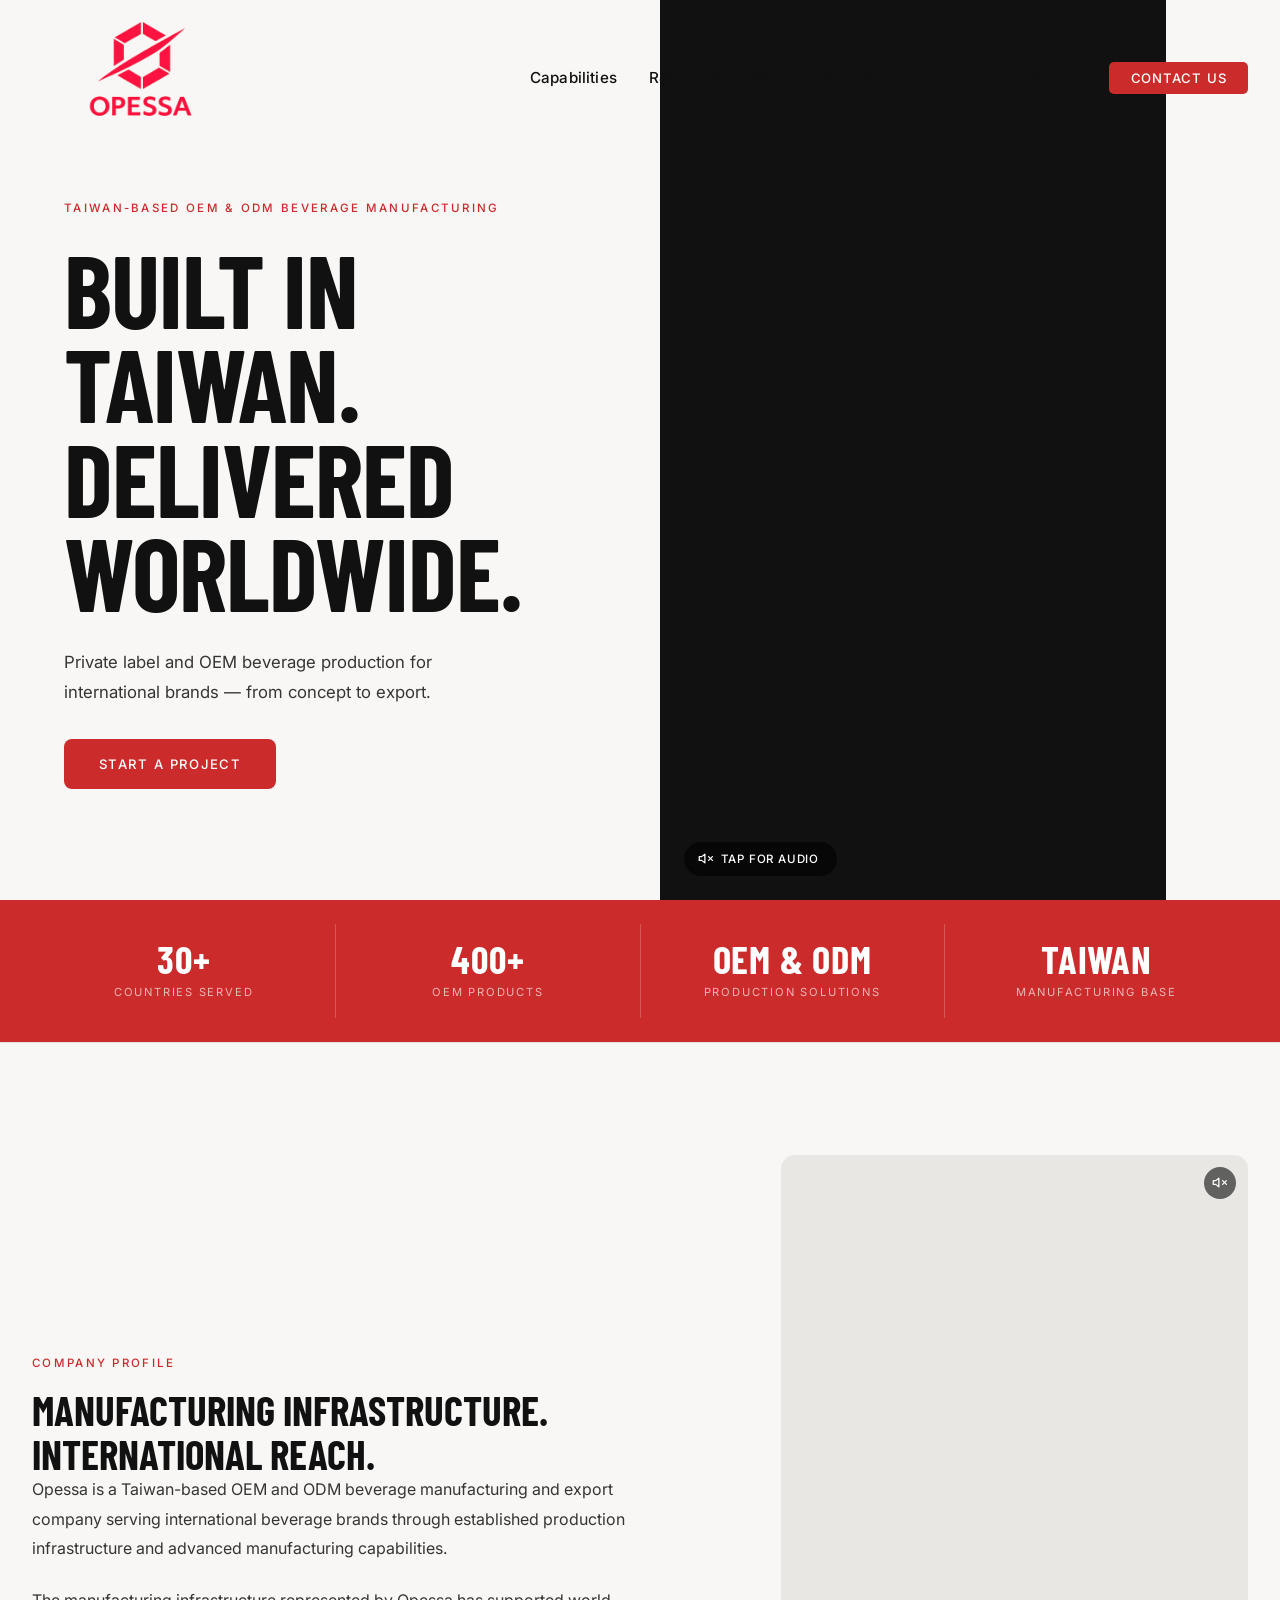
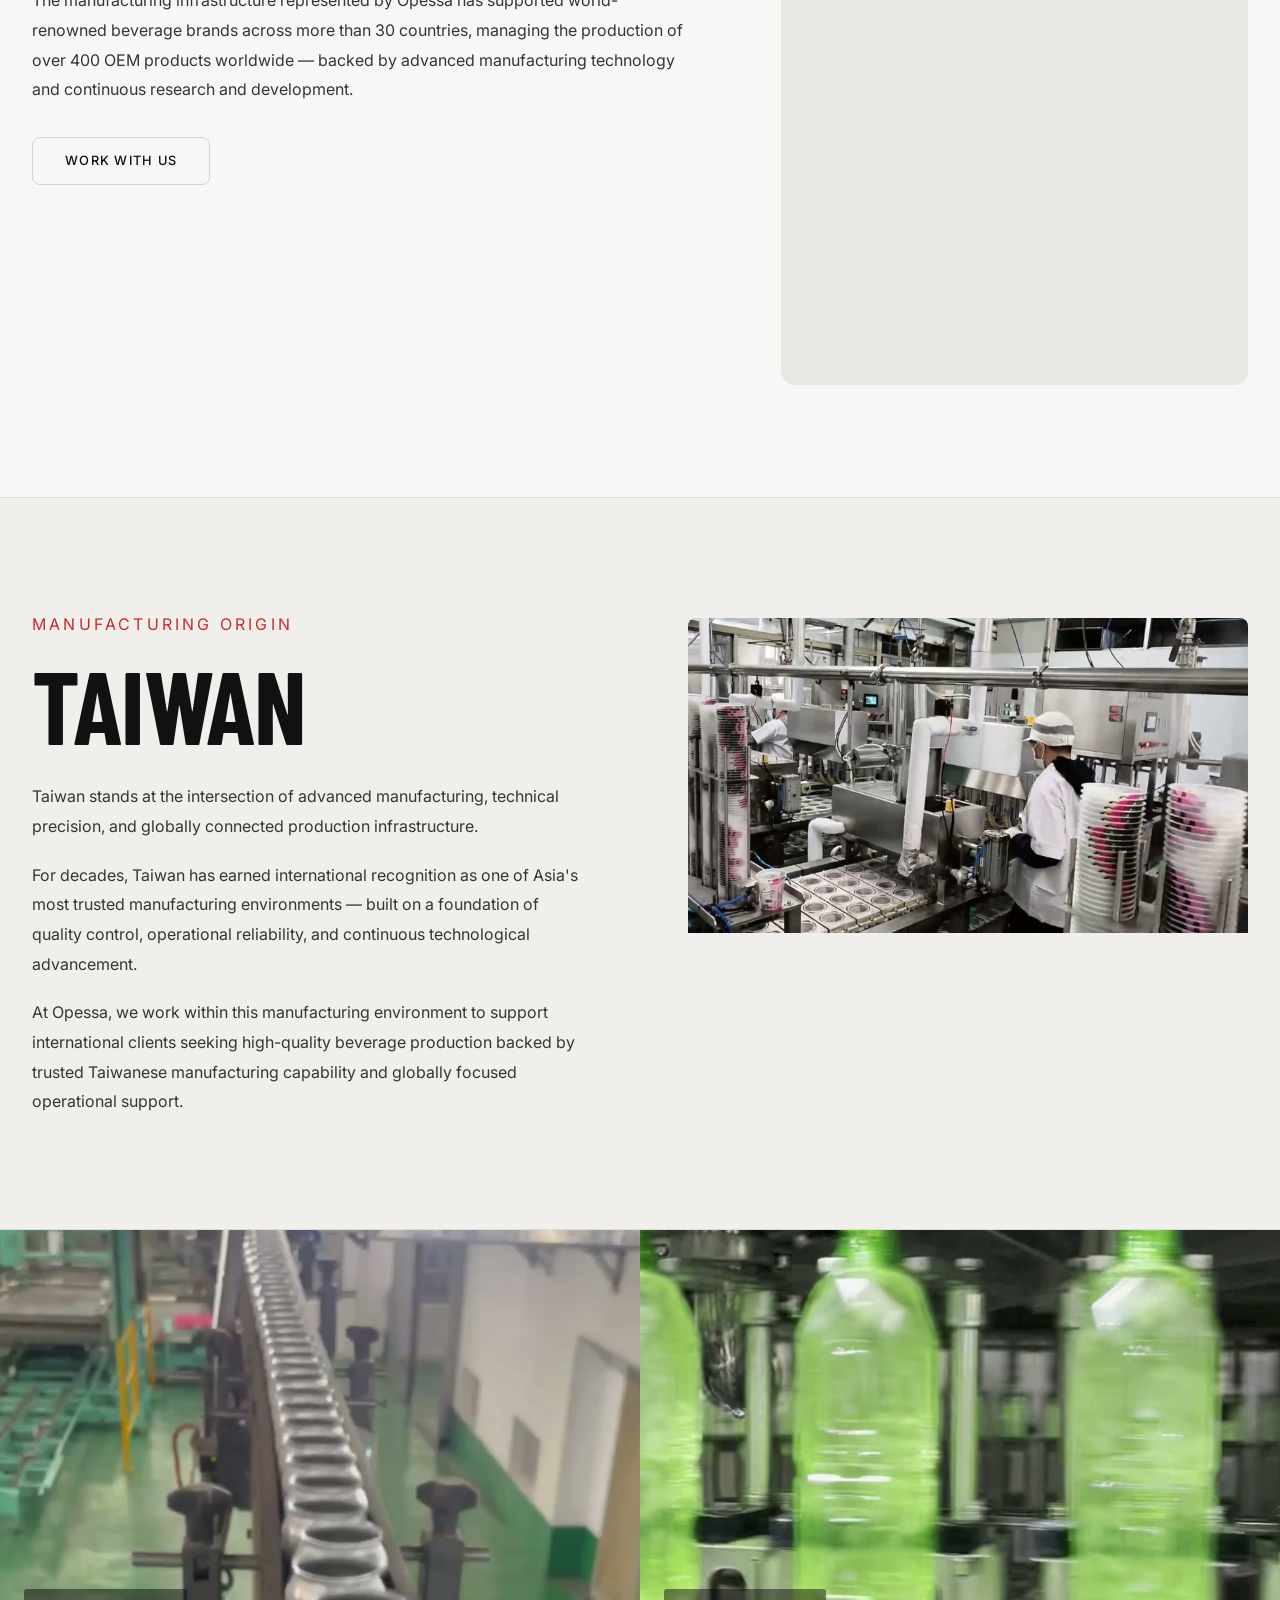
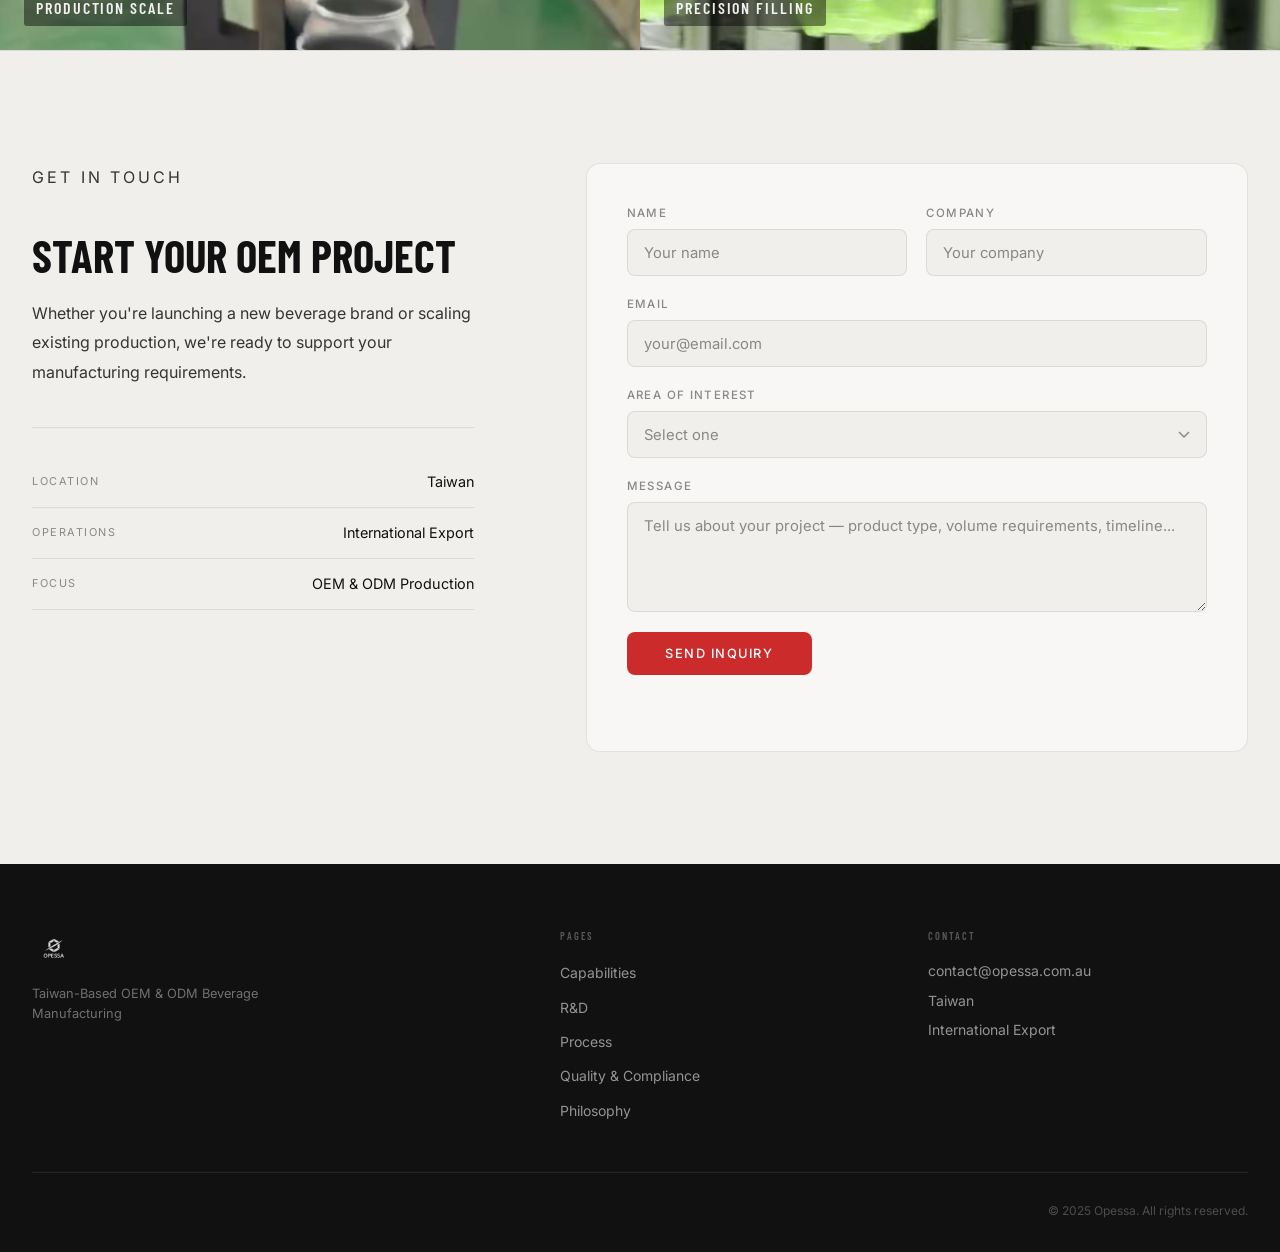
==== commit 7b3893ea: "Add factory imagery and complete full-site audit upgrades Homepage: - Taiwan section right column: r" ====
--- a/index.html
+++ b/index.html
@@ -5,6 +5,7 @@
   <meta name="viewport" content="width=device-width, initial-scale=1.0">
   <title>Opessa — OEM Beverage Manufacturing, Taiwan</title>
   <meta name="description" content="Taiwan-based OEM and ODM beverage manufacturing and export for international brands. Private label canned beverages — energy drinks, wellness, functional, sparkling.">
+  <meta name="google-site-verification" content="dP36g15Ka_ckFI9KPvpiuT0BnVNLm9gB4YFqcOqj_5c" />
   <link rel="icon" type="image/png" href="Opessa logo Red.png">
   <link rel="preconnect" href="https://fonts.googleapis.com">
   <link rel="preconnect" href="https://fonts.gstatic.com" crossorigin>
@@ -20,12 +21,11 @@
         <img src="Opessa%20Logo.png" alt="Opessa">
       </a>
       <ul class="nav-links">
-        <li><a href="#about">About</a></li>
-        <li><a href="#taiwan">Taiwan</a></li>
-        <li><a href="#capabilities">Capabilities</a></li>
-        <li><a href="#process">Process</a></li>
-        <li><a href="#certifications">Certifications</a></li>
-        <li><a href="#philosophy">Philosophy</a></li>
+        <li><a href="capabilities.html">Capabilities</a></li>
+        <li><a href="rd.html">R&amp;D</a></li>
+        <li><a href="production-process.html">Process</a></li>
+        <li><a href="quality.html">Quality &amp; Compliance</a></li>
+        <li><a href="philosophy.html">Philosophy</a></li>
         <li><a href="#contact" class="nav-cta">Contact Us</a></li>
       </ul>
       <button class="nav-menu-btn" id="menuBtn" aria-label="Menu">
@@ -38,12 +38,11 @@
   <div class="mobile-menu" id="mobileMenu">
     <button class="mobile-close" id="menuClose" aria-label="Close">&#x2715;</button>
     <ul>
-      <li><a href="#about" class="mobile-link">About</a></li>
-      <li><a href="#taiwan" class="mobile-link">Taiwan</a></li>
-      <li><a href="#capabilities" class="mobile-link">Capabilities</a></li>
-      <li><a href="#process" class="mobile-link">Process</a></li>
-      <li><a href="#certifications" class="mobile-link">Certifications</a></li>
-      <li><a href="#philosophy" class="mobile-link">Philosophy</a></li>
+      <li><a href="capabilities.html" class="mobile-link">Capabilities</a></li>
+      <li><a href="rd.html" class="mobile-link">R&amp;D</a></li>
+      <li><a href="production-process.html" class="mobile-link">Process</a></li>
+      <li><a href="quality.html" class="mobile-link">Quality &amp; Compliance</a></li>
+      <li><a href="philosophy.html" class="mobile-link">Philosophy</a></li>
       <li><a href="#contact" class="mobile-link">Contact</a></li>
     </ul>
   </div>
@@ -58,8 +57,7 @@
     </div>
     <div class="hero-video-panel">
       <video autoplay muted loop playsinline id="heroVideo">
-        <source src="Video.H.264.mov" type="video/quicktime">
-        <source src="Video.H.264.mov" type="video/mp4">
+        <source src="https://vz-a13cd4b9-d40.b-cdn.net/83034c19-e819-4c73-9d4f-b09ddfbc9135/play_720p.mp4" type="video/mp4">
       </video>
       <button class="video-audio-btn hero-audio-btn" id="heroAudioBtn" aria-label="Toggle audio">
         <svg class="icon-muted" viewBox="0 0 24 24" fill="none" stroke="currentColor" stroke-width="2" stroke-linecap="round" stroke-linejoin="round">
@@ -111,13 +109,20 @@
         <div class="about-left">
           <p class="section-label">Company Profile</p>
           <h2>Manufacturing infrastructure.<br>International reach.</h2>
+          <p class="about-desc">Opessa is a Taiwan-based OEM and ODM beverage manufacturing and export company serving international beverage brands through established production infrastructure and advanced manufacturing capabilities.</p>
+          <p class="about-desc">The manufacturing infrastructure represented by Opessa has supported world-renowned beverage brands across more than 30 countries, managing the production of over 400 OEM products worldwide — backed by advanced manufacturing technology and continuous research and development.</p>
           <a href="#contact" class="btn-outline">Work With Us</a>
         </div>
         <div class="about-right">
-          <p>Opessa is a Taiwan-based OEM and ODM beverage manufacturing and export company serving international beverage brands through established production infrastructure and advanced manufacturing capabilities.</p>
-          <p>We support global clients across the beverage industry by coordinating scalable private label and custom beverage production solutions, combining modern manufacturing systems with international operational support.</p>
-          <p>The manufacturing infrastructure represented by Opessa has supported world-renowned beverage brands across more than 30 countries, managing the production of over 400 OEM products worldwide.</p>
-          <p>Backed by advanced manufacturing technology and continuous research and development, we are committed to maintaining exceptional production standards, consistent quality, and long-term innovation within the global beverage industry.</p>
+          <div class="process-video-wrap">
+            <video muted loop playsinline>
+              <source src="https://vz-a13cd4b9-d40.b-cdn.net/abe0cd9e-1216-4d6e-a1b5-0a1fef81172a/play_720p.mp4" type="video/mp4">
+            </video>
+            <button class="video-audio-btn process-audio-btn" aria-label="Toggle audio">
+              <svg class="icon-muted" viewBox="0 0 24 24" fill="none" stroke="currentColor" stroke-width="2" stroke-linecap="round" stroke-linejoin="round"><polygon points="11 5 6 9 2 9 2 15 6 15 11 19 11 5"/><line x1="23" y1="9" x2="17" y2="15"/><line x1="17" y1="9" x2="23" y2="15"/></svg>
+              <svg class="icon-sound" viewBox="0 0 24 24" fill="none" stroke="currentColor" stroke-width="2" stroke-linecap="round" stroke-linejoin="round"><polygon points="11 5 6 9 2 9 2 15 6 15 11 19 11 5"/><path d="M19.07 4.93a10 10 0 0 1 0 14.14"/><path d="M15.54 8.46a5 5 0 0 1 0 7.07"/></svg>
+            </button>
+          </div>
         </div>
       </div>
     </div>
@@ -135,299 +140,24 @@
           <p>At Opessa, we work within this manufacturing environment to support international clients seeking high-quality beverage production backed by trusted Taiwanese manufacturing capability and globally focused operational support.</p>
         </div>
         <div class="taiwan-right">
-          <div class="taiwan-block">
-            <p class="taiwan-block-label">What global brands need</p>
-            <ul class="taiwan-list">
-              <li>Stable production capability</li>
-              <li>Internationally aligned quality standards</li>
-              <li>Responsive communication</li>
-              <li>Modern infrastructure</li>
-              <li>Dependable long-term operations</li>
-            </ul>
+          <div class="taiwan-visual">
+            <img src="factory-floor.jpg" alt="Opessa manufacturing facility, Taiwan" loading="lazy">
           </div>
-          <div class="taiwan-block">
-            <p class="taiwan-block-label">What Taiwan delivers</p>
-            <ul class="taiwan-list">
-              <li>Advanced manufacturing systems</li>
-              <li>Rigorous production standards</li>
-              <li>Scalable operational capability</li>
-              <li>Product innovation and R&amp;D</li>
-              <li>Efficient international logistics access</li>
-            </ul>
-          </div>
-          <p class="taiwan-footer-note">Taiwan's strategic position within Asia enables streamlined coordination with international markets while maintaining the flexibility and responsiveness required by modern beverage brands.</p>
-        </div>
-      </div>
-    </div>
-  </section>
-
-  <!-- CAPABILITIES -->
-  <section id="capabilities" class="fade-section">
-    <div class="container">
-      <div class="section-header">
-        <p class="section-label">What We Do</p>
-        <h2>Our Production Capabilities</h2>
-      </div>
-      <div class="capabilities-grid">
-        <div class="capability-card">
-          <span class="cap-num">01</span>
-          <h3>OEM &amp; ODM Production</h3>
-          <p>Full-scale OEM and ODM manufacturing for international beverage brands. Your formula, your brand — our production infrastructure.</p>
-        </div>
-        <div class="capability-card">
-          <span class="cap-num">02</span>
-          <h3>Product Development</h3>
-          <p>End-to-end product development coordination — from formulation and flavour profiling to final recipe approval for your target market.</p>
-        </div>
-        <div class="capability-card">
-          <span class="cap-num">03</span>
-          <h3>Packaging Solutions</h3>
-          <p>Canning, labeling, and packaging coordination across standard and custom formats designed for international markets.</p>
-        </div>
-        <div class="capability-card">
-          <span class="cap-num">04</span>
-          <h3>Production Management</h3>
-          <p>On-the-ground production management ensuring quality, consistency, and timeline adherence throughout every manufacturing cycle.</p>
-        </div>
-        <div class="capability-card">
-          <span class="cap-num">05</span>
-          <h3>Export &amp; Logistics Support</h3>
-          <p>Comprehensive export documentation, logistics coordination, and compliance support for international shipments from Taiwan.</p>
-        </div>
-        <div class="capability-card">
-          <span class="cap-num">06</span>
-          <h3>International Communication</h3>
-          <p>Dedicated international communication and project management — bridging overseas clients with Taiwan manufacturing operations.</p>
-        </div>
-      </div>
-    </div>
-  </section>
-
-  <!-- PROCESS -->
-  <section id="process" class="fade-section">
-    <div class="container">
-      <div class="section-header">
-        <p class="section-label">Manufacturing</p>
-        <h2>Inside Our Factory</h2>
-      </div>
-      <div class="process-cards">
-
-        <div class="process-card">
-          <div class="process-video-wrap">
-            <video muted loop playsinline>
-              <source src="Purification.MP4" type="video/mp4">
-            </video>
-            <button class="video-audio-btn process-audio-btn" aria-label="Toggle audio">
-              <svg class="icon-muted" viewBox="0 0 24 24" fill="none" stroke="currentColor" stroke-width="2" stroke-linecap="round" stroke-linejoin="round"><polygon points="11 5 6 9 2 9 2 15 6 15 11 19 11 5"/><line x1="23" y1="9" x2="17" y2="15"/><line x1="17" y1="9" x2="23" y2="15"/></svg>
-              <svg class="icon-sound" viewBox="0 0 24 24" fill="none" stroke="currentColor" stroke-width="2" stroke-linecap="round" stroke-linejoin="round"><polygon points="11 5 6 9 2 9 2 15 6 15 11 19 11 5"/><path d="M19.07 4.93a10 10 0 0 1 0 14.14"/><path d="M15.54 8.46a5 5 0 0 1 0 7.07"/></svg>
-            </button>
-          </div>
-          <div class="process-card-text">
-            <h3>Raw Material Purification</h3>
-            <p>The process begins with rigorous water purification and raw ingredient sourcing. Every input is filtered and tested to meet international food safety standards before production commences.</p>
-          </div>
-        </div>
-
-        <div class="process-card">
-          <div class="process-video-wrap">
-            <video muted loop playsinline>
-              <source src="Liquid%3ASteam.MP4" type="video/mp4">
-            </video>
-            <button class="video-audio-btn process-audio-btn" aria-label="Toggle audio">
-              <svg class="icon-muted" viewBox="0 0 24 24" fill="none" stroke="currentColor" stroke-width="2" stroke-linecap="round" stroke-linejoin="round"><polygon points="11 5 6 9 2 9 2 15 6 15 11 19 11 5"/><line x1="23" y1="9" x2="17" y2="15"/><line x1="17" y1="9" x2="23" y2="15"/></svg>
-              <svg class="icon-sound" viewBox="0 0 24 24" fill="none" stroke="currentColor" stroke-width="2" stroke-linecap="round" stroke-linejoin="round"><polygon points="11 5 6 9 2 9 2 15 6 15 11 19 11 5"/><path d="M19.07 4.93a10 10 0 0 1 0 14.14"/><path d="M15.54 8.46a5 5 0 0 1 0 7.07"/></svg>
-            </button>
-          </div>
-          <div class="process-card-text">
-            <h3>Liquid &amp; Steam Processing</h3>
-            <p>Beverage formulations are mixed and processed under controlled steam and temperature conditions — ensuring precise blending, sterilization, and consistency across every production batch.</p>
-          </div>
-        </div>
-
-        <div class="process-card">
-          <div class="process-video-wrap">
-            <video muted loop playsinline>
-              <source src="Rapid%20Blowing.MP4" type="video/mp4">
-            </video>
-            <button class="video-audio-btn process-audio-btn" aria-label="Toggle audio">
-              <svg class="icon-muted" viewBox="0 0 24 24" fill="none" stroke="currentColor" stroke-width="2" stroke-linecap="round" stroke-linejoin="round"><polygon points="11 5 6 9 2 9 2 15 6 15 11 19 11 5"/><line x1="23" y1="9" x2="17" y2="15"/><line x1="17" y1="9" x2="23" y2="15"/></svg>
-              <svg class="icon-sound" viewBox="0 0 24 24" fill="none" stroke="currentColor" stroke-width="2" stroke-linecap="round" stroke-linejoin="round"><polygon points="11 5 6 9 2 9 2 15 6 15 11 19 11 5"/><path d="M19.07 4.93a10 10 0 0 1 0 14.14"/><path d="M15.54 8.46a5 5 0 0 1 0 7.07"/></svg>
-            </button>
-          </div>
-          <div class="process-card-text">
-            <h3>Rapid Can Formation</h3>
-            <p>High-speed rapid blowing technology forms beverage cans at scale with structural precision. This automated stage ensures dimensional consistency and integrity across the full production volume.</p>
-          </div>
-        </div>
-
-        <div class="process-card">
-          <div class="process-video-wrap">
-            <video muted loop playsinline>
-              <source src="Feeding.MP4" type="video/mp4">
-            </video>
-            <button class="video-audio-btn process-audio-btn" aria-label="Toggle audio">
-              <svg class="icon-muted" viewBox="0 0 24 24" fill="none" stroke="currentColor" stroke-width="2" stroke-linecap="round" stroke-linejoin="round"><polygon points="11 5 6 9 2 9 2 15 6 15 11 19 11 5"/><line x1="23" y1="9" x2="17" y2="15"/><line x1="17" y1="9" x2="23" y2="15"/></svg>
-              <svg class="icon-sound" viewBox="0 0 24 24" fill="none" stroke="currentColor" stroke-width="2" stroke-linecap="round" stroke-linejoin="round"><polygon points="11 5 6 9 2 9 2 15 6 15 11 19 11 5"/><path d="M19.07 4.93a10 10 0 0 1 0 14.14"/><path d="M15.54 8.46a5 5 0 0 1 0 7.07"/></svg>
-            </button>
-          </div>
-          <div class="process-card-text">
-            <h3>Production &amp; Filling</h3>
-            <p>High-capacity automated filling lines feed and fill cans at production scale. Precision filling technology ensures accurate volume, consistent carbonation, and zero contamination across every unit.</p>
-          </div>
-        </div>
-
-        <div class="process-card">
-          <div class="process-video-wrap">
-            <video muted loop playsinline>
-              <source src="Spin.MP4" type="video/mp4">
-            </video>
-            <button class="video-audio-btn process-audio-btn" aria-label="Toggle audio">
-              <svg class="icon-muted" viewBox="0 0 24 24" fill="none" stroke="currentColor" stroke-width="2" stroke-linecap="round" stroke-linejoin="round"><polygon points="11 5 6 9 2 9 2 15 6 15 11 19 11 5"/><line x1="23" y1="9" x2="17" y2="15"/><line x1="17" y1="9" x2="23" y2="15"/></svg>
-              <svg class="icon-sound" viewBox="0 0 24 24" fill="none" stroke="currentColor" stroke-width="2" stroke-linecap="round" stroke-linejoin="round"><polygon points="11 5 6 9 2 9 2 15 6 15 11 19 11 5"/><path d="M19.07 4.93a10 10 0 0 1 0 14.14"/><path d="M15.54 8.46a5 5 0 0 1 0 7.07"/></svg>
-            </button>
-          </div>
-          <div class="process-card-text">
-            <h3>Sealing &amp; Inspection</h3>
-            <p>Each filled can is sealed under controlled conditions and rotated through automated inspection systems. This stage verifies seal integrity, fill level, and structural quality before advancing to packaging.</p>
-          </div>
-        </div>
-
-        <div class="process-card">
-          <div class="process-video-wrap">
-            <video muted loop playsinline>
-              <source src="Final%20Pack.MP4" type="video/mp4">
-            </video>
-            <button class="video-audio-btn process-audio-btn" aria-label="Toggle audio">
-              <svg class="icon-muted" viewBox="0 0 24 24" fill="none" stroke="currentColor" stroke-width="2" stroke-linecap="round" stroke-linejoin="round"><polygon points="11 5 6 9 2 9 2 15 6 15 11 19 11 5"/><line x1="23" y1="9" x2="17" y2="15"/><line x1="17" y1="9" x2="23" y2="15"/></svg>
-              <svg class="icon-sound" viewBox="0 0 24 24" fill="none" stroke="currentColor" stroke-width="2" stroke-linecap="round" stroke-linejoin="round"><polygon points="11 5 6 9 2 9 2 15 6 15 11 19 11 5"/><path d="M19.07 4.93a10 10 0 0 1 0 14.14"/><path d="M15.54 8.46a5 5 0 0 1 0 7.07"/></svg>
-            </button>
-          </div>
-          <div class="process-card-text">
-            <h3>Final Packaging</h3>
-            <p>Finished products are packaged, labelled, and consolidated for shipment. Final packaging is coordinated to meet each client's export requirements — ready for your market, your shelf, your brand.</p>
-          </div>
-        </div>
-
-      </div>
-    </div>
-  </section>
-
-  <!-- CERTIFICATIONS -->
-  <section id="certifications" class="fade-section">
-    <div class="container">
-      <div class="cert-top">
-        <div class="cert-top-left">
-          <p class="section-label">Quality &amp; Compliance</p>
-          <h2>Verified Manufacturing Standards</h2>
-          <p>Every product manufactured through our network is backed by internationally recognized quality management systems and certification standards — ensuring full compliance for global distribution across regulated and premium markets.</p>
-          <p>Our manufacturing infrastructure holds certifications covering food safety management, hazard control, U.S. regulatory compliance, Taiwan national quality standards, and Halal production requirements — providing verified assurance to international buyers and brand partners worldwide.</p>
-        </div>
-        <div class="cert-top-right">
-          <div class="cert-video-wrap">
-            <video muted loop playsinline>
-              <source src="Boxes.MP4" type="video/mp4">
-            </video>
-            <button class="video-audio-btn process-audio-btn" aria-label="Toggle audio">
-              <svg class="icon-muted" viewBox="0 0 24 24" fill="none" stroke="currentColor" stroke-width="2" stroke-linecap="round" stroke-linejoin="round"><polygon points="11 5 6 9 2 9 2 15 6 15 11 19 11 5"/><line x1="23" y1="9" x2="17" y2="15"/><line x1="17" y1="9" x2="23" y2="15"/></svg>
-              <svg class="icon-sound" viewBox="0 0 24 24" fill="none" stroke="currentColor" stroke-width="2" stroke-linecap="round" stroke-linejoin="round"><polygon points="11 5 6 9 2 9 2 15 6 15 11 19 11 5"/><path d="M19.07 4.93a10 10 0 0 1 0 14.14"/><path d="M15.54 8.46a5 5 0 0 1 0 7.07"/></svg>
-            </button>
-          </div>
-        </div>
-      </div>
-
-      <div class="cert-badges-wrap">
-        <img src="Quality%20Assurance.png" alt="ISO 22000, HACCP, FDA, CAS, HALAL Certifications">
-      </div>
-
-      <div class="cert-grid">
-        <div class="cert-card">
-          <h3>ISO 22000</h3>
-          <p>International food safety management system standard. Demonstrates that our manufacturing network operates a robust, systematic food safety framework — covering hazard analysis, supply chain traceability, and continuous operational improvement across all production stages.</p>
-        </div>
-        <div class="cert-card">
-          <h3>HACCP</h3>
-          <p>Hazard Analysis and Critical Control Points. A globally recognized preventive food safety framework that systematically identifies and controls physical, chemical, and biological hazards at every critical stage of the production process — from raw material to final product.</p>
-        </div>
-        <div class="cert-card">
-          <h3>FDA</h3>
-          <p>U.S. Food and Drug Administration compliance. Our production meets FDA standards for food and beverage manufacturing — a critical requirement for international brands targeting North American retail, distribution, and import channels. Essential for any brand with U.S. market ambitions.</p>
-        </div>
-        <div class="cert-card">
-          <h3>CAS Certified</h3>
-          <p>Chinese Agricultural Standard — Taiwan's national quality certification mark. Confirms that products meet Taiwan's rigorous domestic quality, safety, and agricultural production standards. Provides internationally recognized assurance for buyers sourcing directly from Taiwan manufacturing infrastructure.</p>
-        </div>
-        <div class="cert-card">
-          <h3>HALAL</h3>
-          <p>Certified compliant with Islamic dietary law and production standards. Enables international distribution across Muslim-majority markets including Southeast Asia, the Middle East, Central Asia, and North Africa — significantly expanding the total addressable market for international beverage brands and private label clients.</p>
-        </div>
-      </div>
-    </div>
-  </section>
-
-  <!-- PHILOSOPHY -->
-  <section id="philosophy" class="fade-section">
-    <div class="container">
-      <div class="section-header">
-        <p class="section-label">Our Values</p>
-        <h2>Manufacturing Philosophy</h2>
-      </div>
-      <div class="philosophy-grid">
-        <div class="philosophy-card">
-          <h3>Efficiency</h3>
-          <p>Operational efficiency is fundamental to delivering reliable manufacturing outcomes at scale. Our systems support smooth production flow, responsive coordination, and dependable execution.</p>
-        </div>
-        <div class="philosophy-card">
-          <h3>Customer Excellence</h3>
-          <p>We prioritize long-term partnerships through clear communication, operational transparency, and dedicated client support throughout every stage of the manufacturing process.</p>
-        </div>
-        <div class="philosophy-card">
-          <h3>Craftsmanship</h3>
-          <p>Every beverage produced through our manufacturing network reflects a commitment to precision, consistency, and refined production standards across formulation, packaging, and final output.</p>
-        </div>
-        <div class="philosophy-card">
-          <h3>Exceptional Taste</h3>
-          <p>We focus on delivering beverage solutions that align with modern consumer expectations — combining functionality, market relevance, and premium taste experience.</p>
-        </div>
-        <div class="philosophy-card">
-          <h3>Verified Quality</h3>
-          <p>Quality assurance remains central to our manufacturing philosophy. Through advanced production systems and strict quality control, we uphold trusted manufacturing standards across every project.</p>
-        </div>
-      </div>
-    </div>
-  </section>
-
-  <!-- SPECIALTIES -->
-  <section id="specialties" class="fade-section">
-    <div class="container">
-      <div class="section-header">
-        <p class="section-label">Our Range</p>
-        <h2>Beverage Manufacturing Solutions</h2>
-      </div>
-      <div class="specialties-grid">
-        <div class="specialty-item">
-          <h3>Energy Drinks</h3>
-        </div>
-        <div class="specialty-item">
-          <h3>Wellness Beverages</h3>
-        </div>
-        <div class="specialty-item">
-          <h3>Functional Drinks</h3>
-        </div>
-        <div class="specialty-item">
-          <h3>Sparkling Beverages</h3>
-        </div>
-        <div class="specialty-item">
-          <h3>Supplement-Style Drinks</h3>
-        </div>
-        <div class="specialty-item">
-          <h3>Custom Concepts</h3>
-        </div>
-      </div>
-      <div class="specialties-visual">
-        <img src="Final%20Pack.JPG" alt="Opessa beverage production — final packaging">
-        <div class="specialties-overlay">
-          <p>Scalable production from development runs to full international volumes.</p>
-        </div>
+        </div>
+      </div>
+    </div>
+  </section>
+
+  <!-- FACTORY STRIP -->
+  <section id="factory-strip">
+    <div class="strip-grid">
+      <div class="strip-panel">
+        <img src="can-conveyor.jpg" alt="Aluminium can production line" loading="lazy">
+        <div class="strip-label">Production Scale</div>
+      </div>
+      <div class="strip-panel">
+        <img src="filling-machine.jpg" alt="Beverage filling process" loading="lazy">
+        <div class="strip-label">Precision Filling</div>
       </div>
     </div>
   </section>
@@ -499,14 +229,30 @@
   <!-- FOOTER -->
   <footer>
     <div class="container">
-      <div class="footer-inner">
-        <div class="footer-left">
+      <div class="footer-main">
+        <div class="footer-col footer-brand">
           <img src="Opessa%20Logo.png" alt="Opessa" class="footer-logo">
-          <p>Taiwan-Based OEM &amp; ODM Beverage Manufacturing</p>
-        </div>
-        <div class="footer-right">
-          <p>&copy; 2025 Opessa. All rights reserved.</p>
-        </div>
+          <p class="footer-brand-desc">Taiwan-Based OEM &amp; ODM Beverage Manufacturing</p>
+        </div>
+        <div class="footer-col">
+          <p class="footer-col-title">Pages</p>
+          <ul class="footer-nav-list">
+            <li><a href="capabilities.html">Capabilities</a></li>
+            <li><a href="rd.html">R&amp;D</a></li>
+            <li><a href="production-process.html">Process</a></li>
+            <li><a href="quality.html">Quality &amp; Compliance</a></li>
+            <li><a href="philosophy.html">Philosophy</a></li>
+          </ul>
+        </div>
+        <div class="footer-col">
+          <p class="footer-col-title">Contact</p>
+          <p class="footer-contact-item">contact@opessa.com.au</p>
+          <p class="footer-contact-item">Taiwan</p>
+          <p class="footer-contact-item">International Export</p>
+        </div>
+      </div>
+      <div class="footer-bottom">
+        <p>&copy; 2025 Opessa. All rights reserved.</p>
       </div>
     </div>
   </footer>
--- a/styles.css
+++ b/styles.css
@@ -443,9 +443,9 @@
 
 .about-grid {
   display: grid;
-  grid-template-columns: 1fr 1.4fr;
+  grid-template-columns: 1.4fr 1fr;
   gap: 6rem;
-  align-items: start;
+  align-items: center;
 }
 
 .about-left h2 {
@@ -458,14 +458,14 @@
 }
 
 /* Body text — darker, larger, clearly readable */
-.about-right p {
+.about-desc {
   color: var(--text-sec);
   margin-bottom: 1.4rem;
   font-size: 1rem;
   line-height: 1.85;
   font-weight: 400;
 }
-.about-right p:last-child { margin-bottom: 0; }
+.about-desc:last-of-type { margin-bottom: 0; }
 
 /* ============================================================
    TAIWAN
@@ -558,6 +558,20 @@
   flex-shrink: 0;
 }
 
+.taiwan-visual {
+  height: 100%;
+  min-height: 440px;
+  border-radius: var(--radius-sm);
+  overflow: hidden;
+}
+
+.taiwan-visual img {
+  width: 100%;
+  height: 100%;
+  object-fit: cover;
+  display: block;
+}
+
 .taiwan-footer-note {
   color: var(--text-muted);
   font-size: 0.875rem;
@@ -878,6 +892,16 @@
   transition: background 0.2s, box-shadow 0.2s, border-color 0.2s;
   cursor: default;
 }
+
+.specialty-item::before {
+  content: '';
+  display: block;
+  width: 2rem;
+  height: 3px;
+  background: var(--accent);
+  margin-bottom: 1.1rem;
+  border-radius: 2px;
+}
 .specialty-item:hover {
   background: var(--bg-3);
   box-shadow: 0 2px 12px rgba(0, 0, 0, 0.06);
@@ -1083,19 +1107,68 @@
 }
 
 /* ============================================================
+   FACTORY STRIP
+   ============================================================ */
+
+#factory-strip {
+  /* no padding — edge-to-edge images */
+}
+
+.strip-grid {
+  display: grid;
+  grid-template-columns: 1fr 1fr;
+  height: 420px;
+}
+
+.strip-panel {
+  position: relative;
+  overflow: hidden;
+}
+
+.strip-panel img {
+  width: 100%;
+  height: 100%;
+  object-fit: cover;
+  display: block;
+  transition: transform 0.6s ease;
+}
+
+.strip-panel:hover img {
+  transform: scale(1.03);
+}
+
+.strip-label {
+  position: absolute;
+  bottom: 1.5rem;
+  left: 1.5rem;
+  color: rgba(255, 255, 255, 0.92);
+  font-family: var(--font-display);
+  font-size: 1rem;
+  font-weight: 600;
+  letter-spacing: 0.12em;
+  text-transform: uppercase;
+  background: rgba(0, 0, 0, 0.45);
+  padding: 0.35rem 0.75rem;
+  border-radius: 3px;
+}
+
+/* ============================================================
    FOOTER
    ============================================================ */
 
 footer {
-  padding: 3rem 0;
-  border-top: 1px solid var(--border);
-  background: var(--bg);
-}
-
-.footer-inner {
-  display: flex;
-  align-items: center;
-  justify-content: space-between;
+  padding: 4rem 0 2rem;
+  border-top: none;
+  background: #111;
+}
+
+.footer-main {
+  display: grid;
+  grid-template-columns: 1.5fr 1fr 1fr;
+  gap: 3rem;
+  padding-bottom: 2.5rem;
+  border-bottom: 1px solid rgba(255, 255, 255, 0.09);
+  margin-bottom: 1.75rem;
 }
 
 /* Bigger logo in footer */
@@ -1103,18 +1176,63 @@
   height: 44px;
   width: auto;
   display: block;
-  margin-bottom: 0.6rem;
-}
-
-.footer-left p {
+  margin-bottom: 0.75rem;
+  filter: brightness(0) invert(1);
+  opacity: 0.85;
+}
+
+.footer-brand-desc {
+  font-size: 0.8rem;
+  color: rgba(255, 255, 255, 0.4);
+  max-width: 230px;
+  line-height: 1.6;
+}
+
+.footer-col-title {
+  font-size: 0.65rem;
+  letter-spacing: 0.18em;
+  text-transform: uppercase;
+  color: rgba(255, 255, 255, 0.3);
+  margin-bottom: 1rem;
+  font-weight: 600;
+  font-family: var(--font-display);
+}
+
+.footer-nav-list {
+  list-style: none;
+  padding: 0;
+}
+
+.footer-nav-list li {
+  margin-bottom: 0.55rem;
+}
+
+.footer-nav-list a {
+  color: rgba(255, 255, 255, 0.55);
+  text-decoration: none;
+  font-size: 0.875rem;
+  transition: color 0.2s;
+}
+
+.footer-nav-list a:hover {
+  color: rgba(255, 255, 255, 0.9);
+}
+
+.footer-contact-item {
+  font-size: 0.875rem;
+  color: rgba(255, 255, 255, 0.55);
+  margin-bottom: 0.45rem;
+}
+
+.footer-bottom {
+  display: flex;
+  justify-content: flex-end;
+}
+
+.footer-bottom p {
   font-size: 0.75rem;
-  color: var(--text-muted);
-  letter-spacing: 0.04em;
-}
-
-.footer-right p {
-  font-size: 0.75rem;
-  color: var(--text-muted);
+  color: rgba(255, 255, 255, 0.25);
+  margin: 0;
 }
 
 /* ============================================================
@@ -1179,6 +1297,10 @@
 
   .about-grid { grid-template-columns: 1fr; gap: 2rem; }
   .taiwan-grid { grid-template-columns: 1fr; gap: 3rem; }
+  .taiwan-visual { min-height: 280px; }
+  .strip-grid { grid-template-columns: 1fr; height: auto; }
+  .strip-panel { height: 260px; }
+  .footer-main { grid-template-columns: 1fr; gap: 2rem; }
   .capabilities-grid { grid-template-columns: 1fr; }
 
   .process-cards {
@@ -1204,14 +1326,629 @@
   #contactForm { padding: 1.75rem; }
   .form-row { grid-template-columns: 1fr; }
 
-  .footer-inner {
-    flex-direction: column;
-    align-items: flex-start;
-    gap: 1.5rem;
-  }
 }
 
 @media (max-width: 480px) {
   .hero-headline { font-size: 3.4rem; }
-  .specialties-grid { grid-template-columns: 1fr; }
-}
+}
+
+/* ============================================================
+   PAGE HERO — DARK VARIANT (Production Process)
+   ============================================================ */
+
+.page-hero--dark {
+  background: #111;
+  border-bottom: none;
+}
+.page-hero--dark .section-label {
+  color: rgba(255, 255, 255, 0.3);
+}
+.page-hero--dark .page-hero-title {
+  color: #fff;
+}
+.page-hero--dark .page-hero-sub {
+  color: rgba(255, 255, 255, 0.45);
+}
+
+/* ============================================================
+   PRODUCTION PROCESS — FULL-WIDTH STAGE SECTIONS
+   ============================================================ */
+
+.pp-stage-section {
+  position: relative;
+  overflow: hidden;
+  padding: 5.5rem 0;
+  border-top: 1px solid var(--border);
+}
+.pp-stage-section:nth-child(odd)  { background: var(--bg); }
+.pp-stage-section:nth-child(even) { background: var(--bg-2); }
+
+.pp-watermark {
+  position: absolute;
+  right: -2rem;
+  top: 50%;
+  transform: translateY(-50%);
+  font-family: var(--font-display);
+  font-size: clamp(14rem, 22vw, 24rem);
+  font-weight: 700;
+  letter-spacing: -0.05em;
+  line-height: 1;
+  color: var(--pp-clr, var(--accent));
+  opacity: 0.055;
+  pointer-events: none;
+  user-select: none;
+}
+
+.pp-stage-layout {
+  display: grid;
+  grid-template-columns: 1fr 1.1fr;
+  gap: 6rem;
+  align-items: center;
+}
+
+.pp-stage-lead-num {
+  font-family: var(--font-body);
+  font-size: 0.72rem;
+  font-weight: 600;
+  letter-spacing: 0.18em;
+  text-transform: uppercase;
+  color: var(--pp-clr, var(--accent));
+  margin-bottom: 1.2rem;
+}
+
+.pp-stage-lead h3 {
+  font-family: var(--font-display);
+  font-size: clamp(2.5rem, 4.5vw, 4rem);
+  font-weight: 700;
+  text-transform: uppercase;
+  letter-spacing: -0.01em;
+  line-height: 0.95;
+  color: var(--text);
+  margin-bottom: 2.5rem;
+}
+
+.pp-stage-body p {
+  color: var(--text-sec);
+  font-size: 1.05rem;
+  line-height: 1.85;
+}
+
+/* ============================================================
+   PHILOSOPHY — EDITORIAL LAYOUT
+   ============================================================ */
+
+.phil-editorial {
+  padding: var(--section-v) 0;
+}
+
+.phil-context {
+  max-width: 620px;
+  color: var(--text-sec);
+  font-size: 1.05rem;
+  line-height: 1.85;
+  margin-bottom: 5rem;
+  border-left: 3px solid var(--accent);
+  padding-left: 1.5rem;
+}
+
+.phil-value {
+  display: grid;
+  grid-template-columns: 1fr 1fr;
+  gap: 5rem;
+  padding: 4.5rem 0;
+  border-top: 1px solid var(--border);
+  align-items: start;
+}
+.phil-value:last-child {
+  border-bottom: 1px solid var(--border);
+  margin-bottom: var(--section-v);
+}
+
+.phil-value-num {
+  display: block;
+  font-size: 0.68rem;
+  letter-spacing: 0.2em;
+  text-transform: uppercase;
+  color: var(--text-muted);
+  margin-bottom: 1rem;
+  font-weight: 500;
+}
+
+.phil-value-name {
+  font-family: var(--font-display);
+  font-size: clamp(3.5rem, 6vw, 6rem);
+  font-weight: 700;
+  text-transform: uppercase;
+  line-height: 0.88;
+  color: var(--text);
+}
+
+.phil-value-right {
+  padding-top: 0.75rem;
+}
+.phil-value-right p {
+  color: var(--text-sec);
+  font-size: 1rem;
+  line-height: 1.85;
+}
+
+/* ============================================================
+   CAPABILITIES — FEATURED INTRO + SERVICE LIST
+   ============================================================ */
+
+.cap-feature {
+  padding: var(--section-v) 0 3rem;
+  border-bottom: 1px solid var(--border);
+}
+
+.cap-feature-inner {
+  display: grid;
+  grid-template-columns: 1fr 1.2fr;
+  gap: 6rem;
+  align-items: start;
+}
+
+.cap-feature-left {
+  position: sticky;
+  top: 7rem;
+}
+
+.cap-feature-left h2 {
+  font-family: var(--font-display);
+  font-size: clamp(2.5rem, 4.5vw, 4.5rem);
+  font-weight: 700;
+  text-transform: uppercase;
+  line-height: 0.92;
+  color: var(--text);
+  margin-bottom: 0;
+}
+
+.cap-feature-right p {
+  color: var(--text-sec);
+  font-size: 1.05rem;
+  line-height: 1.85;
+  margin-bottom: 1.4rem;
+}
+.cap-feature-right p:last-child { margin-bottom: 0; }
+
+.cap-services {
+  padding: var(--section-v) 0;
+}
+
+.cap-service-item {
+  display: grid;
+  grid-template-columns: 52px 260px 1fr;
+  gap: 3rem;
+  padding: 2.5rem 0;
+  border-top: 1px solid var(--border);
+  align-items: start;
+}
+.cap-service-item:last-child {
+  border-bottom: 1px solid var(--border);
+}
+
+.cap-service-num {
+  font-family: var(--font-display);
+  font-size: 1.4rem;
+  font-weight: 700;
+  color: var(--accent);
+  line-height: 1;
+  padding-top: 0.1rem;
+}
+
+.cap-service-title {
+  font-family: var(--font-display);
+  font-size: 1.45rem;
+  font-weight: 700;
+  text-transform: uppercase;
+  letter-spacing: 0.02em;
+  line-height: 1.1;
+  color: var(--text);
+}
+
+.cap-service-body {
+  color: var(--text-sec);
+  font-size: 0.97rem;
+  line-height: 1.85;
+}
+
+/* ============================================================
+   HOMEPAGE: 2-VIDEO FACTORY LAYOUT
+   ============================================================ */
+
+.process-cards--two {
+  grid-template-columns: repeat(2, 1fr);
+  max-width: 860px;
+  margin-left: auto;
+  margin-right: auto;
+}
+
+@media (max-width: 768px) {
+  .process-cards--two {
+    max-width: 380px;
+    grid-template-columns: 1fr;
+  }
+}
+
+/* ============================================================
+   SUB-PAGE HERO
+   ============================================================ */
+
+.page-hero {
+  padding: 9rem 0 5rem;
+  background: var(--bg);
+  border-bottom: 1px solid var(--border);
+}
+
+.page-hero-title {
+  font-family: var(--font-display);
+  font-size: clamp(3rem, 6vw, 5.5rem);
+  font-weight: 700;
+  text-transform: uppercase;
+  line-height: 0.95;
+  letter-spacing: -0.01em;
+  color: var(--text);
+  margin-bottom: 1.5rem;
+}
+
+.page-hero-sub {
+  font-size: 1.05rem;
+  color: var(--text-sec);
+  max-width: 560px;
+  line-height: 1.8;
+}
+
+/* Active nav state — set via JS on sub-pages */
+.nav-links a.nav-active { color: var(--accent); }
+
+/* ============================================================
+   R&D PAGE
+   ============================================================ */
+
+.rd-section {
+  padding: var(--section-v) 0;
+}
+
+.rd-stage {
+  padding: 4.5rem 0;
+  border-top: 1px solid var(--border);
+}
+
+.rd-stage:last-child {
+  border-bottom: 1px solid var(--border);
+  margin-bottom: var(--section-v);
+}
+
+.rd-stage-inner {
+  display: grid;
+  grid-template-columns: 260px 1fr;
+  gap: 6rem;
+  align-items: start;
+}
+
+.rd-stage-left {
+  position: sticky;
+  top: 7rem;
+}
+
+.rd-stage-num {
+  font-family: var(--font-display);
+  font-size: 5rem;
+  font-weight: 700;
+  line-height: 1;
+  color: var(--rd-clr, var(--accent));
+  margin-bottom: 0.5rem;
+}
+
+.rd-stage-label-text {
+  font-size: 0.68rem;
+  letter-spacing: 0.2em;
+  text-transform: uppercase;
+  color: var(--text-muted);
+  font-weight: 500;
+  margin-bottom: 1.2rem;
+}
+
+.rd-stage-tag {
+  display: inline-block;
+  padding: 0.32rem 0.9rem;
+  border-radius: 99px;
+  font-size: 0.65rem;
+  letter-spacing: 0.15em;
+  text-transform: uppercase;
+  font-weight: 600;
+  background: var(--rd-bg, rgba(204, 43, 43, 0.08));
+  color: var(--rd-clr, var(--accent));
+}
+
+.rd-stage-right h3 {
+  font-family: var(--font-display);
+  font-size: clamp(1.9rem, 2.8vw, 2.8rem);
+  font-weight: 700;
+  text-transform: uppercase;
+  letter-spacing: 0.01em;
+  line-height: 1.05;
+  color: var(--text);
+  margin-bottom: 1.5rem;
+}
+
+.rd-stage-right > p {
+  color: var(--text-sec);
+  font-size: 1rem;
+  line-height: 1.85;
+  margin-bottom: 2.2rem;
+  max-width: 600px;
+}
+
+.rd-points {
+  display: flex;
+  flex-wrap: wrap;
+  gap: 0.6rem;
+}
+
+.rd-point {
+  display: inline-flex;
+  align-items: center;
+  gap: 0.5rem;
+  padding: 0.48rem 0.95rem;
+  background: var(--bg-2);
+  border: 1px solid var(--border);
+  border-radius: var(--radius-sm);
+  font-size: 0.83rem;
+  color: var(--text-sec);
+  font-weight: 400;
+}
+
+.rd-point::before {
+  content: '';
+  width: 7px;
+  height: 7px;
+  border-radius: 50%;
+  background: var(--rd-clr, var(--accent));
+  flex-shrink: 0;
+}
+
+/* ============================================================
+   PRODUCTION PROCESS PAGE
+   ============================================================ */
+
+.pp-visual-break {
+  position: relative;
+  height: 340px;
+  overflow: hidden;
+}
+
+.pp-visual-break img {
+  width: 100%;
+  height: 100%;
+  object-fit: cover;
+  display: block;
+}
+
+.pp-visual-caption {
+  position: absolute;
+  bottom: 1.5rem;
+  right: 2rem;
+  color: rgba(255, 255, 255, 0.85);
+  font-family: var(--font-display);
+  font-size: 1rem;
+  font-weight: 600;
+  letter-spacing: 0.1em;
+  text-transform: uppercase;
+}
+
+.pp-intro {
+  padding: var(--section-v) 0 3rem;
+}
+
+.pp-intro p {
+  color: var(--text-sec);
+  font-size: 1.05rem;
+  line-height: 1.85;
+  max-width: 680px;
+}
+
+.pp-stages {
+  padding-bottom: var(--section-v);
+}
+
+.pp-stage {
+  display: grid;
+  grid-template-columns: 90px 1fr;
+  gap: 3.5rem;
+  padding: 3.5rem 0;
+  border-top: 1px solid var(--border);
+  align-items: start;
+}
+
+.pp-stage:last-child {
+  border-bottom: 1px solid var(--border);
+}
+
+.pp-stage-num {
+  font-family: var(--font-display);
+  font-size: 3.5rem;
+  font-weight: 700;
+  line-height: 1;
+  color: var(--pp-clr, var(--accent));
+}
+
+.pp-stage-content h3 {
+  font-family: var(--font-display);
+  font-size: clamp(1.5rem, 2.2vw, 2rem);
+  font-weight: 700;
+  text-transform: uppercase;
+  letter-spacing: 0.02em;
+  line-height: 1.05;
+  color: var(--text);
+  margin-bottom: 1rem;
+}
+
+.pp-stage-content > p {
+  color: var(--text-sec);
+  font-size: 1rem;
+  line-height: 1.85;
+  margin-bottom: 1.5rem;
+  max-width: 680px;
+}
+
+.pp-specs {
+  display: flex;
+  flex-wrap: wrap;
+  gap: 0.5rem;
+}
+
+.pp-spec {
+  display: inline-flex;
+  align-items: center;
+  gap: 0.45rem;
+  padding: 0.4rem 0.88rem;
+  background: var(--bg-2);
+  border: 1px solid var(--border);
+  border-radius: var(--radius-xs);
+  font-size: 0.78rem;
+  color: var(--text-sec);
+  font-weight: 400;
+}
+
+.pp-spec::before {
+  content: '';
+  width: 6px;
+  height: 6px;
+  border-radius: 50%;
+  background: var(--pp-clr, var(--accent));
+  flex-shrink: 0;
+}
+
+/* ============================================================
+   CAPABILITIES PAGE — PRODUCT RANGE SECTION
+   ============================================================ */
+
+.cap-range-section {
+  padding: var(--section-v) 0;
+  background: var(--bg-2);
+  border-top: 1px solid var(--border);
+}
+
+.cap-factory-banner {
+  position: relative;
+  height: 360px;
+  overflow: hidden;
+}
+
+.cap-factory-banner img {
+  width: 100%;
+  height: 100%;
+  object-fit: cover;
+  display: block;
+}
+
+.cap-factory-overlay {
+  position: absolute;
+  inset: 0;
+  background: rgba(0, 0, 0, 0.38);
+  display: flex;
+  align-items: flex-end;
+  padding: 2.5rem var(--pad);
+}
+
+.cap-factory-overlay span {
+  font-family: var(--font-display);
+  font-size: clamp(1.4rem, 3vw, 2rem);
+  font-weight: 600;
+  color: white;
+  letter-spacing: 0.03em;
+  max-width: 560px;
+  line-height: 1.2;
+}
+
+/* ============================================================
+   PHILOSOPHY PAGE — VALUES SECTION
+   ============================================================ */
+
+.phil-section {
+  padding: var(--section-v) 0;
+}
+
+.phil-intro {
+  max-width: 680px;
+  color: var(--text-sec);
+  font-size: 1.05rem;
+  line-height: 1.85;
+  margin-bottom: 4rem;
+}
+
+/* ============================================================
+   RESPONSIVE — SUB-PAGES
+   ============================================================ */
+
+@media (max-width: 1024px) {
+  .rd-stage-inner {
+    grid-template-columns: 200px 1fr;
+    gap: 4rem;
+  }
+
+  .cap-feature-inner {
+    grid-template-columns: 1fr;
+    gap: 2.5rem;
+  }
+
+  .cap-feature-left { position: static; }
+
+  .cap-service-item {
+    grid-template-columns: 52px 1fr;
+    gap: 1.5rem 2rem;
+  }
+
+  .cap-service-body {
+    grid-column: 2 / -1;
+  }
+
+  .pp-stage-layout {
+    grid-template-columns: 1fr;
+    gap: 2.5rem;
+  }
+}
+
+@media (max-width: 768px) {
+  .page-hero { padding: 7rem 0 3.5rem; }
+
+  .rd-stage-inner {
+    grid-template-columns: 1fr;
+    gap: 2rem;
+  }
+
+  .rd-stage-left { position: static; }
+
+  .rd-stage-num { font-size: 3.5rem; }
+
+  .pp-stage {
+    grid-template-columns: 60px 1fr;
+    gap: 1.5rem;
+    padding: 2.5rem 0;
+  }
+
+  .pp-stage-num { font-size: 2.5rem; }
+
+  .pp-stage-section { padding: 4rem 0; }
+
+  .pp-stage-lead h3 { font-size: 2.2rem; }
+
+  .pp-watermark { opacity: 0.04; }
+
+  .phil-value {
+    grid-template-columns: 1fr;
+    gap: 1.5rem;
+    padding: 3rem 0;
+  }
+
+  .phil-value-name { font-size: 3.2rem; }
+
+  .cap-service-item {
+    grid-template-columns: 1fr;
+    gap: 0.75rem;
+    padding: 2rem 0;
+  }
+
+  .cap-service-num { font-size: 1rem; }
+}
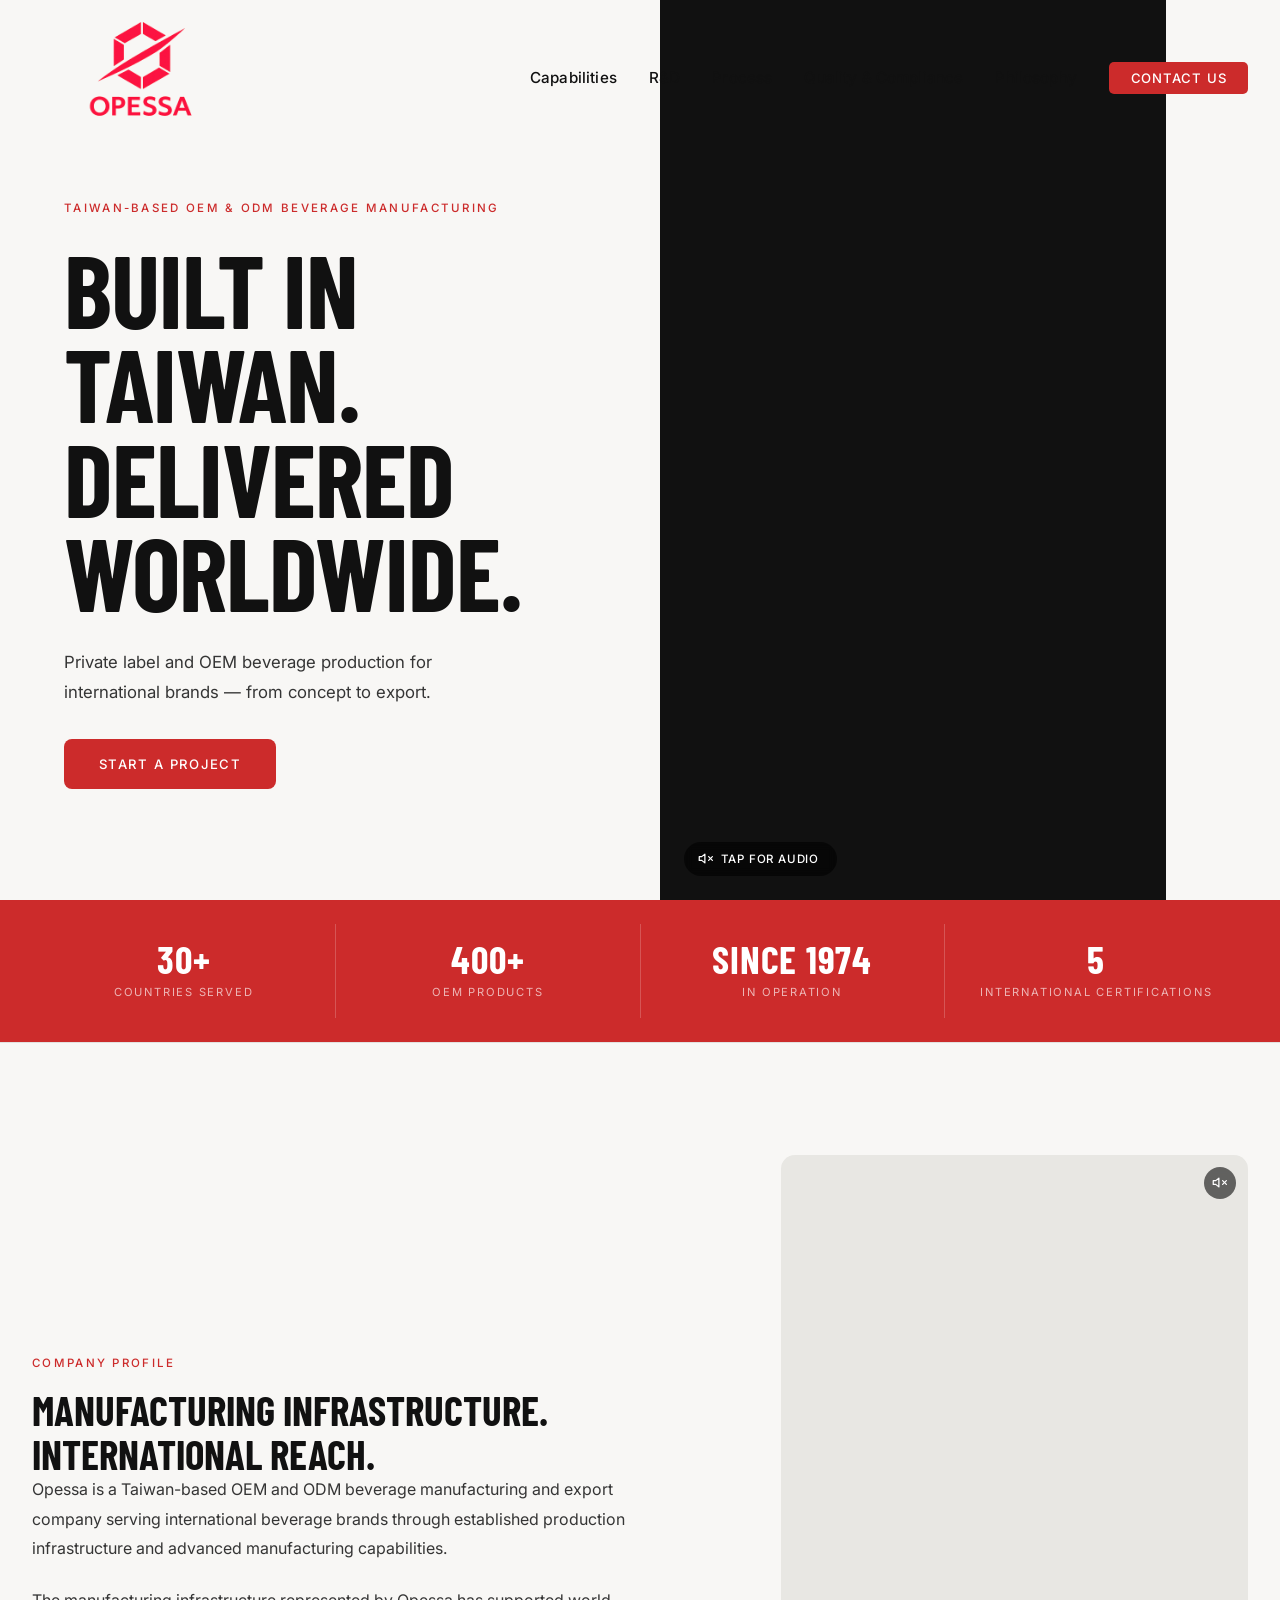
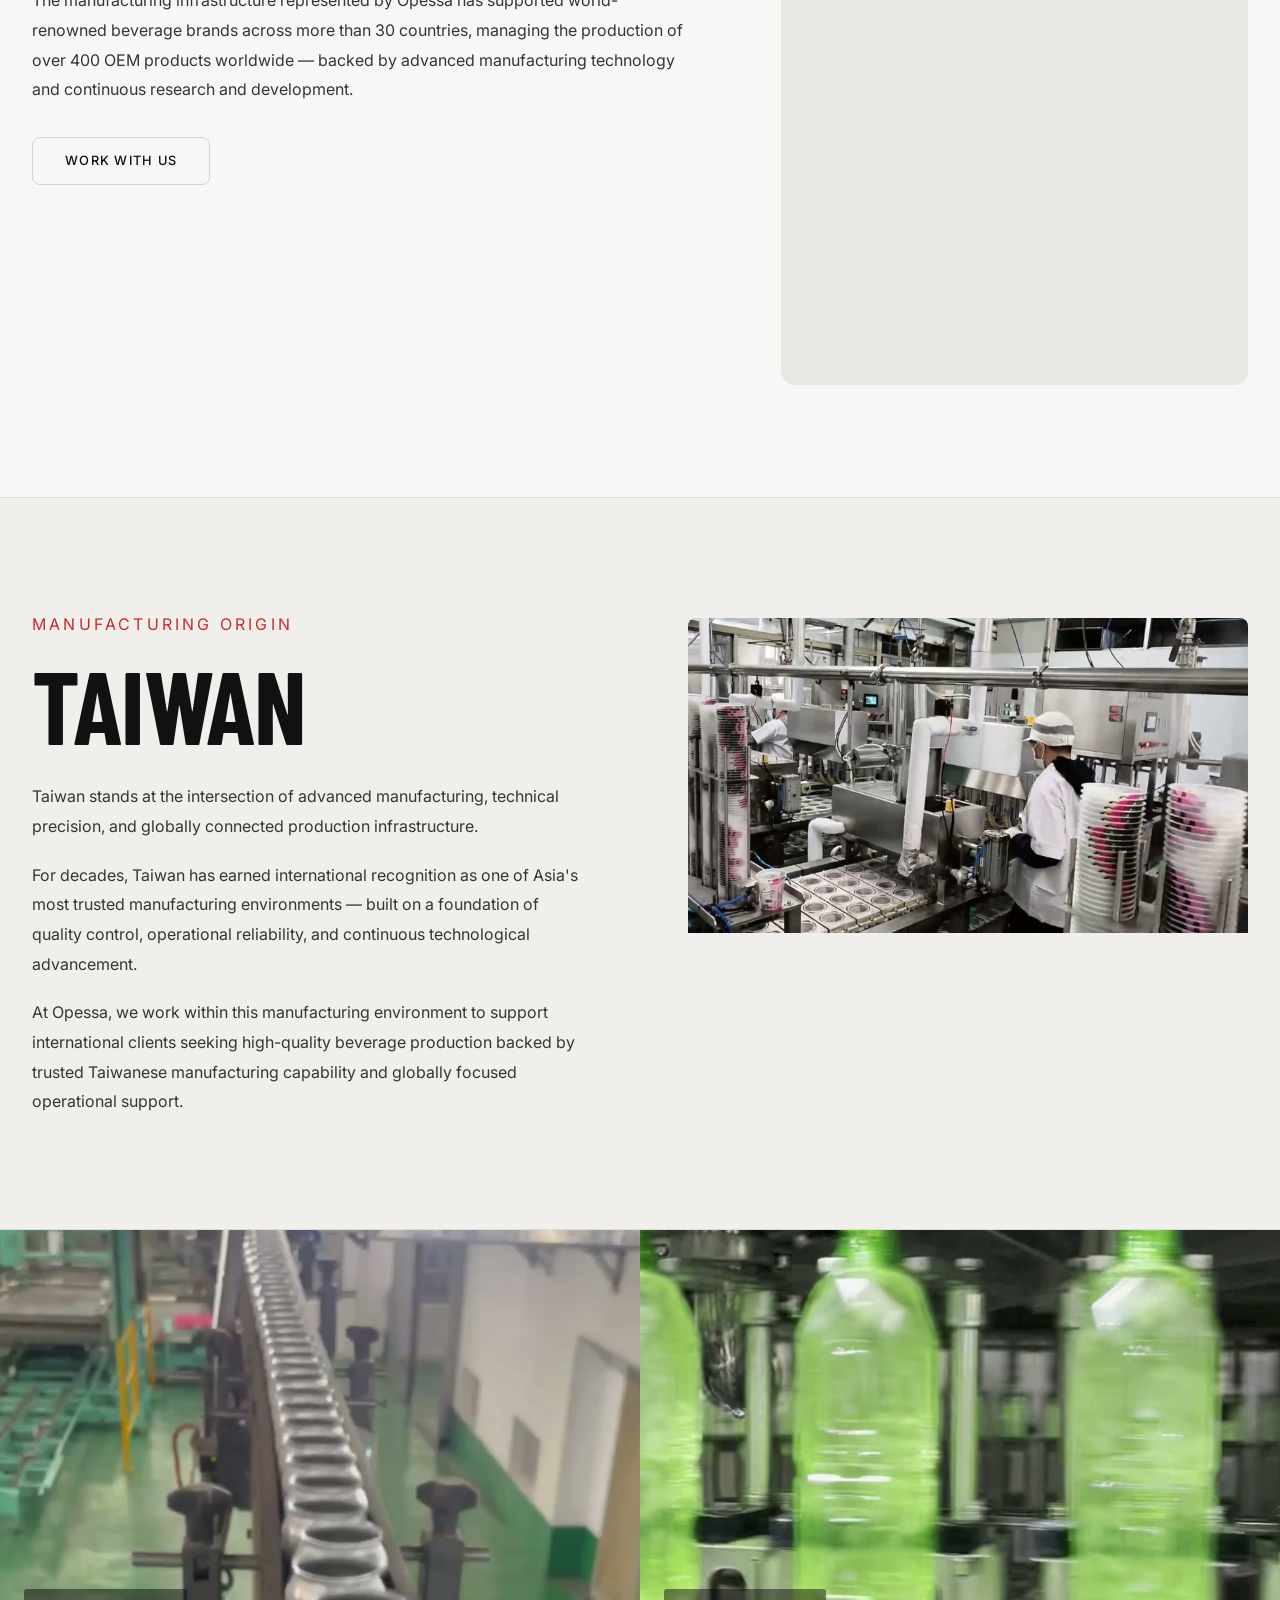
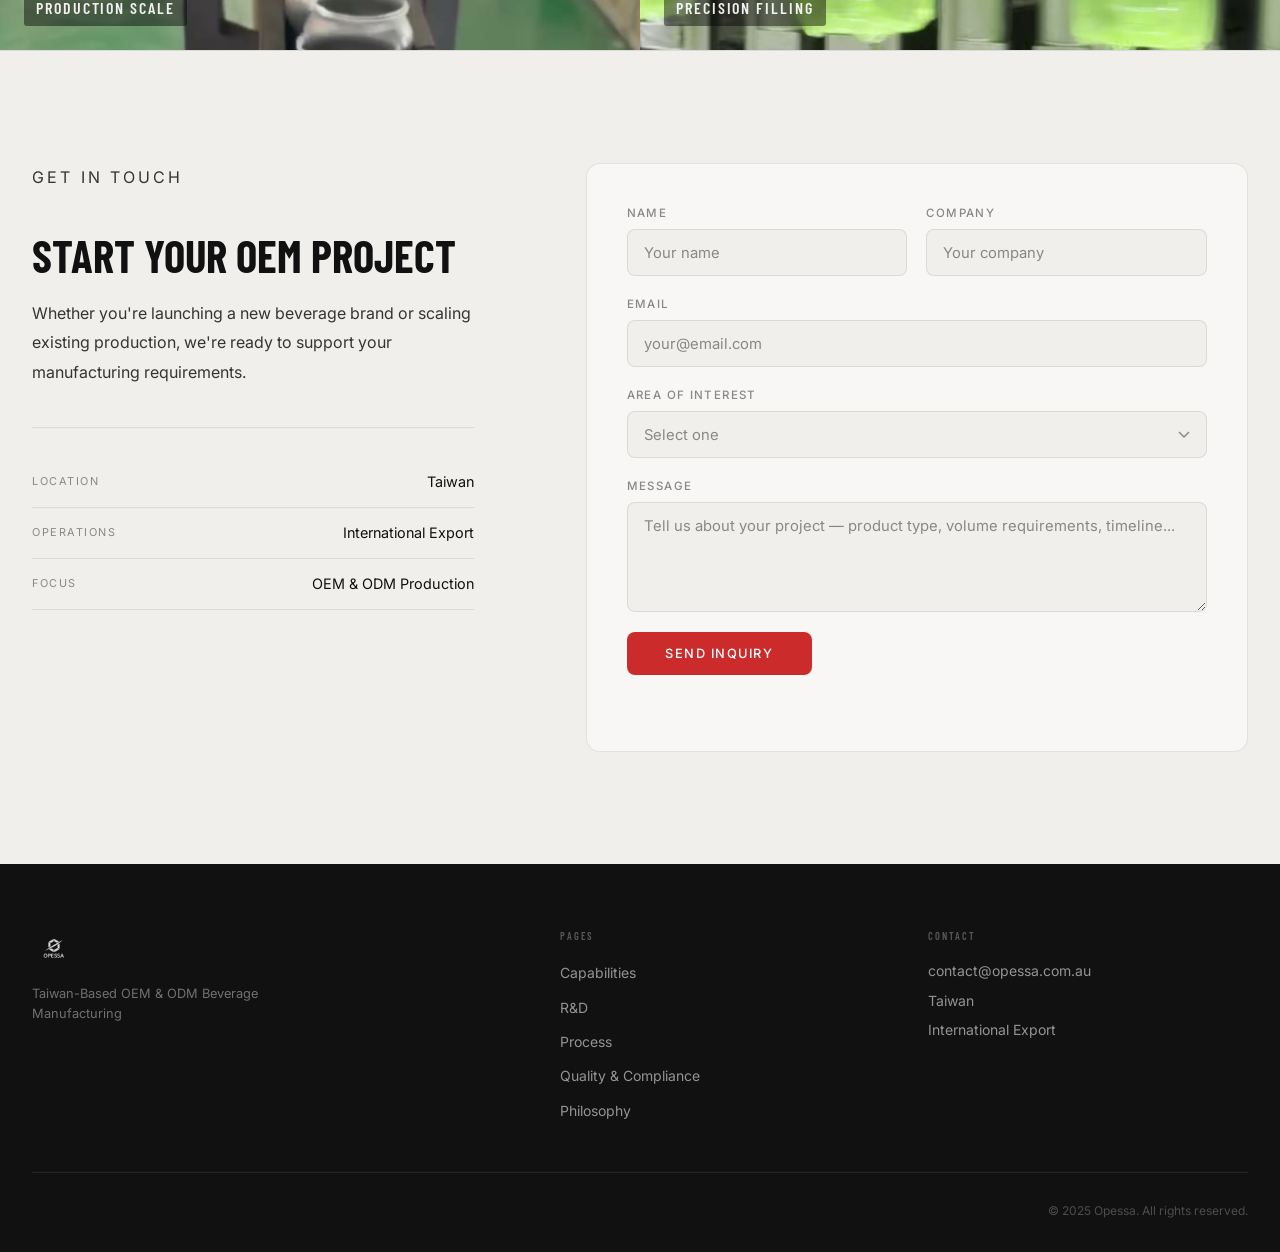
==== commit 1482a38e: "Fix stats bar — replace weak labels with real company data - 'OEM & ODM / Production Solutions' → 'S" ====
--- a/index.html
+++ b/index.html
@@ -90,13 +90,13 @@
         </div>
         <div class="stat-divider"></div>
         <div class="stat-item">
-          <span class="stat-num">OEM &amp; ODM</span>
-          <span class="stat-label">Production Solutions</span>
+          <span class="stat-num">Since 1974</span>
+          <span class="stat-label">In Operation</span>
         </div>
         <div class="stat-divider"></div>
         <div class="stat-item">
-          <span class="stat-num">Taiwan</span>
-          <span class="stat-label">Manufacturing Base</span>
+          <span class="stat-num">5</span>
+          <span class="stat-label">International Certifications</span>
         </div>
       </div>
     </div>
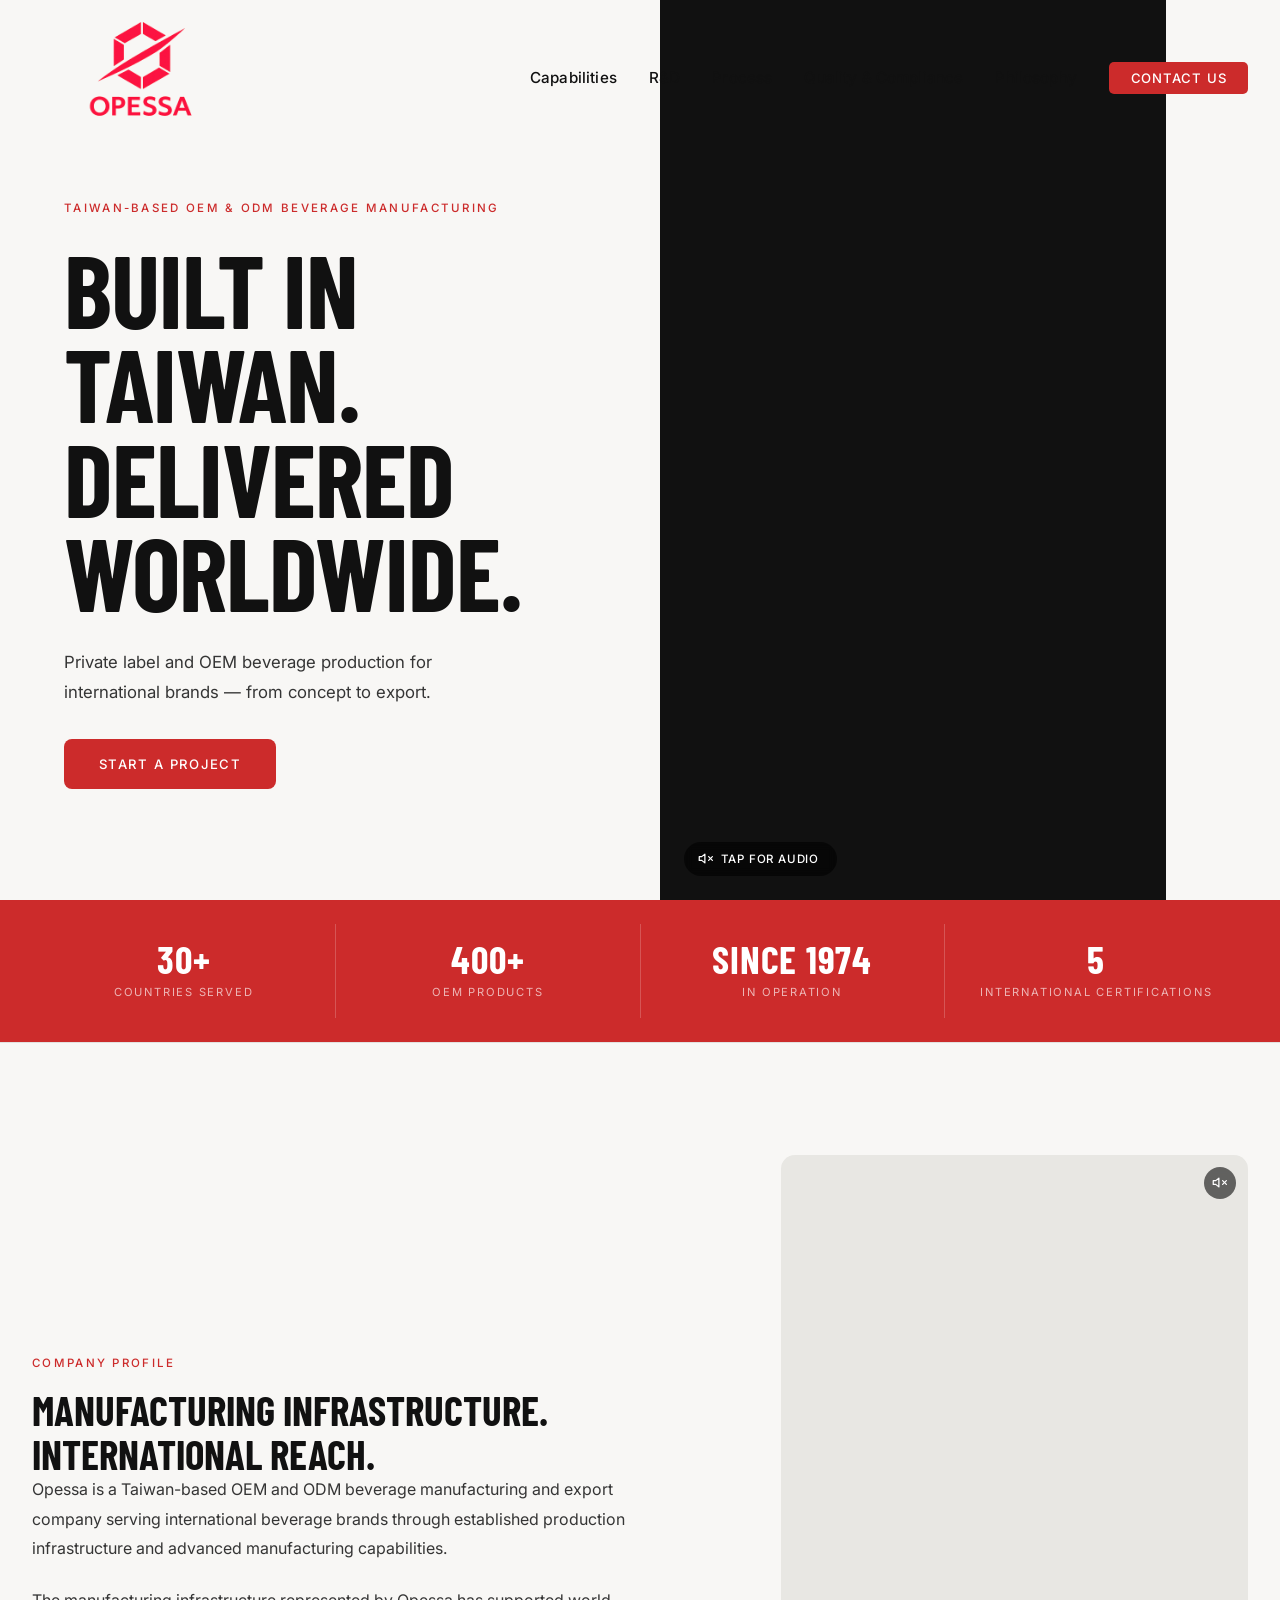
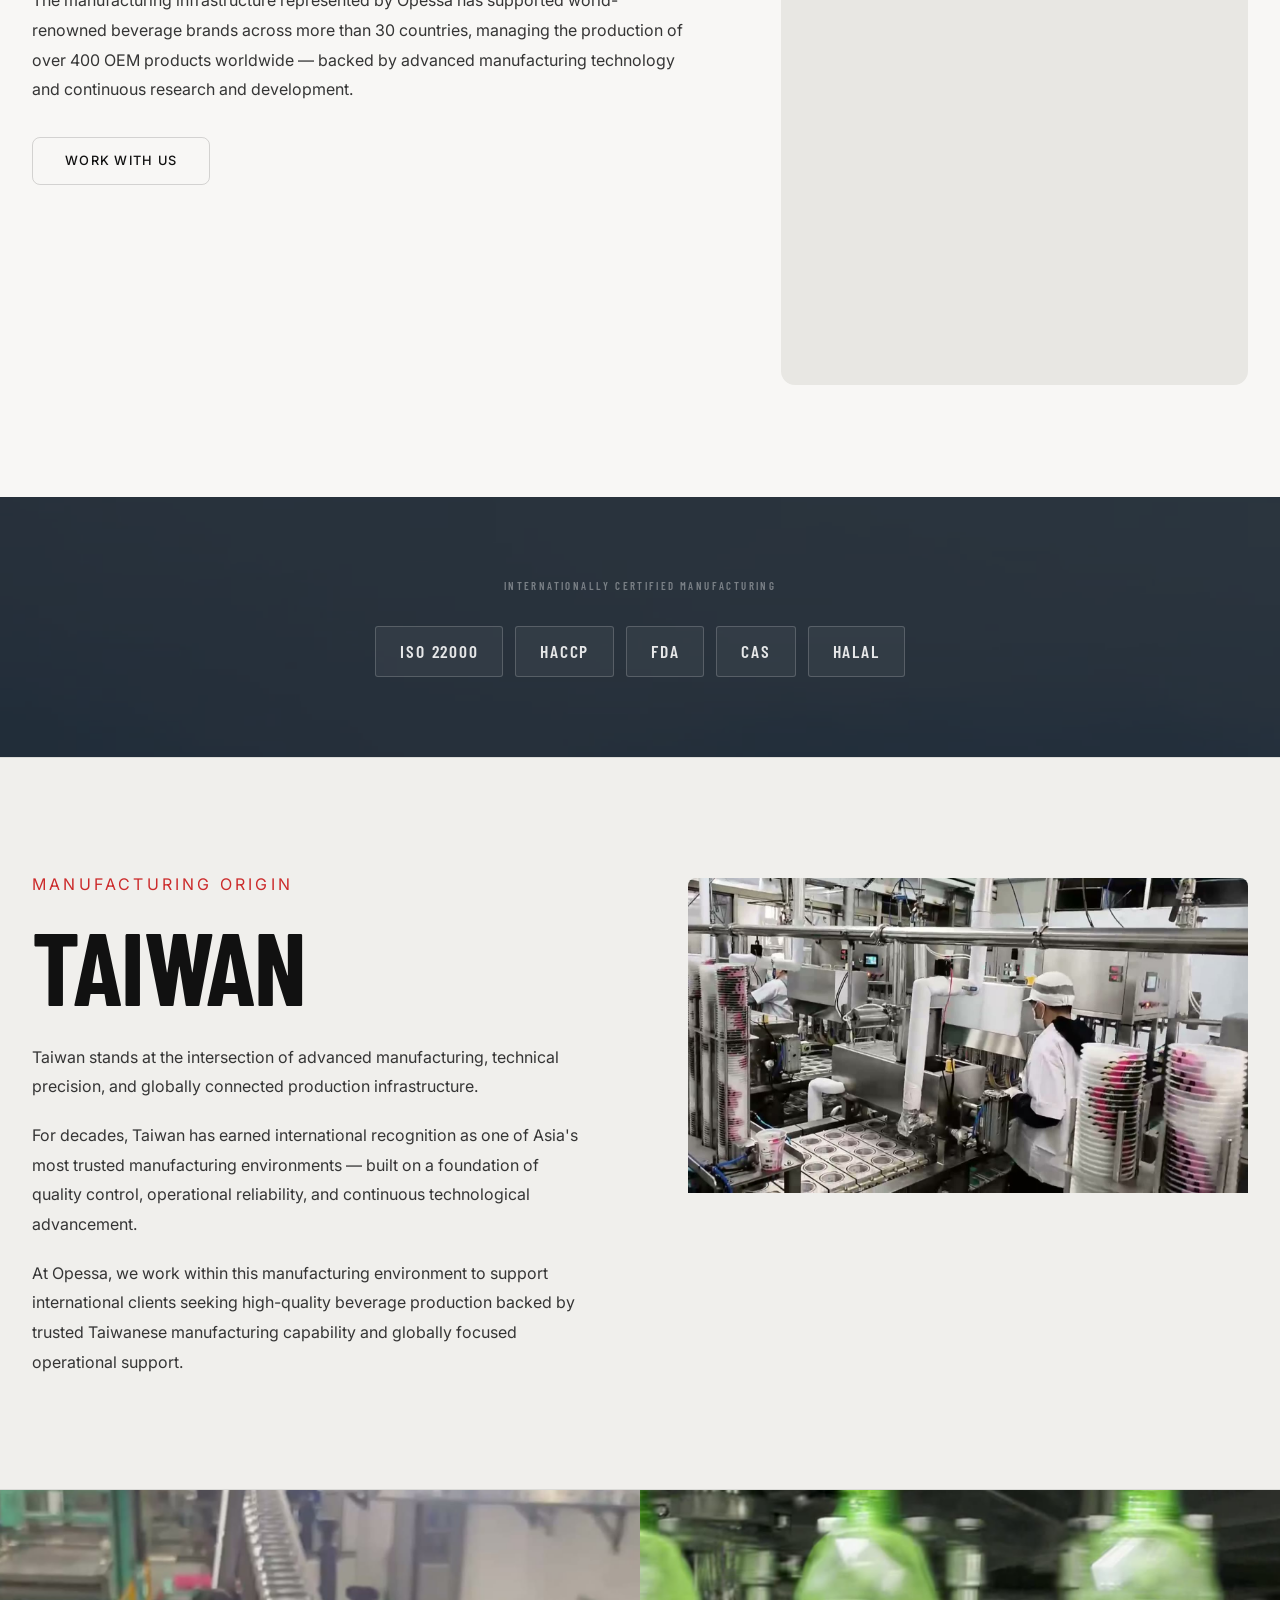
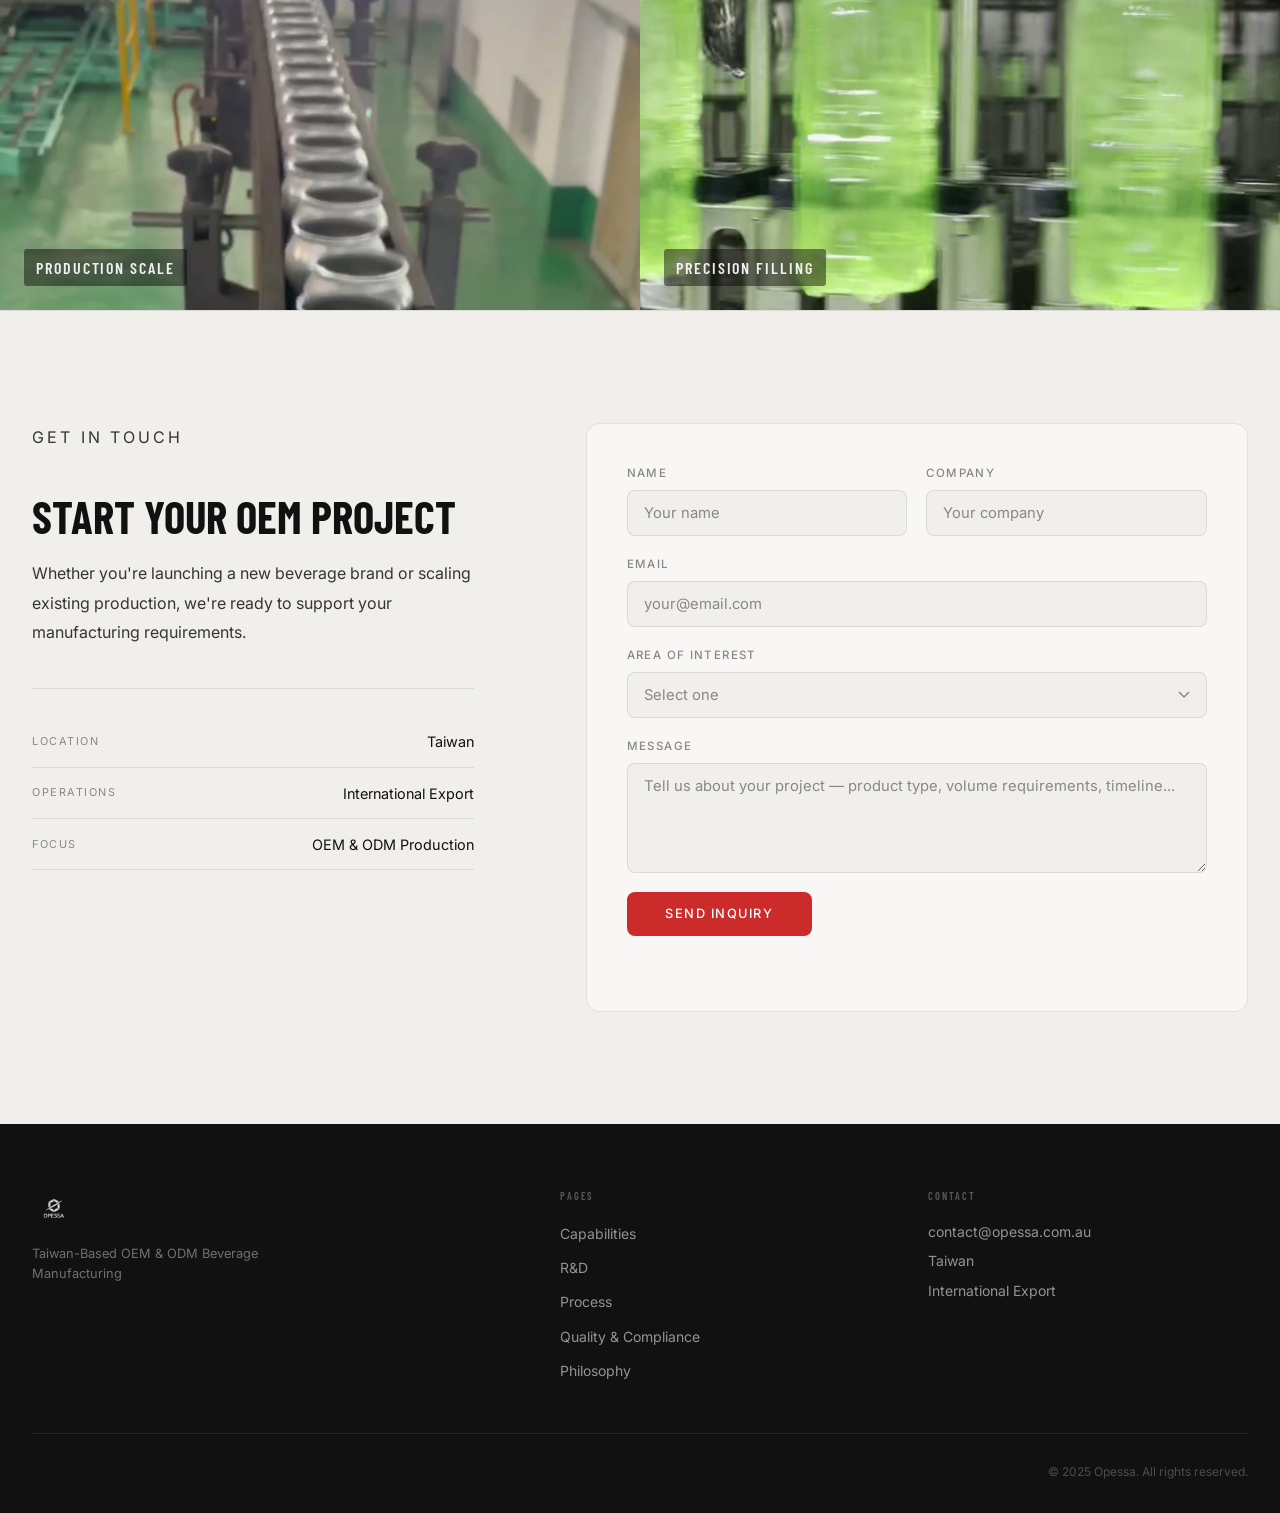
==== commit dbc113ea: "Complete full audit — cert strip, stagger animations, social proof layer Homepage: - New cert strip " ====
--- a/index.html
+++ b/index.html
@@ -76,25 +76,25 @@
   </section>
 
   <!-- STATS -->
-  <section id="stats">
-    <div class="container">
-      <div class="stats-row">
-        <div class="stat-item">
+  <section id="stats" class="fade-section">
+    <div class="container">
+      <div class="stats-row" data-stagger-wrap>
+        <div class="stat-item" data-stagger>
           <span class="stat-num">30+</span>
           <span class="stat-label">Countries Served</span>
         </div>
         <div class="stat-divider"></div>
-        <div class="stat-item">
+        <div class="stat-item" data-stagger>
           <span class="stat-num">400+</span>
           <span class="stat-label">OEM Products</span>
         </div>
         <div class="stat-divider"></div>
-        <div class="stat-item">
+        <div class="stat-item" data-stagger>
           <span class="stat-num">Since 1974</span>
           <span class="stat-label">In Operation</span>
         </div>
         <div class="stat-divider"></div>
-        <div class="stat-item">
+        <div class="stat-item" data-stagger>
           <span class="stat-num">5</span>
           <span class="stat-label">International Certifications</span>
         </div>
@@ -124,6 +124,24 @@
             </button>
           </div>
         </div>
+      </div>
+    </div>
+  </section>
+
+  <!-- CERT STRIP -->
+  <section id="cert-strip" class="fade-section">
+    <div class="cert-strip-bg" aria-hidden="true">
+      <img src="taipei-skyline.jpg" alt="" loading="lazy">
+      <div class="cert-strip-overlay"></div>
+    </div>
+    <div class="container cert-strip-inner">
+      <p class="cert-strip-label">Internationally Certified Manufacturing</p>
+      <div class="cert-strip-badges" data-stagger-wrap>
+        <span class="cert-badge" data-stagger>ISO 22000</span>
+        <span class="cert-badge" data-stagger>HACCP</span>
+        <span class="cert-badge" data-stagger>FDA</span>
+        <span class="cert-badge" data-stagger>CAS</span>
+        <span class="cert-badge" data-stagger>HALAL</span>
       </div>
     </div>
   </section>
--- a/styles.css
+++ b/styles.css
@@ -87,6 +87,17 @@
 .fade-section.visible {
   opacity: 1;
   transform: translateY(0);
+}
+
+/* Stagger children */
+[data-stagger] {
+  opacity: 0;
+  transform: translateY(16px);
+  transition: opacity 0.45s ease, transform 0.45s ease;
+}
+[data-stagger].stagger-in {
+  opacity: 1;
+  transform: none;
 }
 
 /* Buttons */
@@ -468,6 +479,77 @@
 .about-desc:last-of-type { margin-bottom: 0; }
 
 /* ============================================================
+   CERT STRIP
+   ============================================================ */
+
+#cert-strip {
+  position: relative;
+  padding: 5rem 0;
+  overflow: hidden;
+}
+
+.cert-strip-bg {
+  position: absolute;
+  inset: 0;
+}
+
+.cert-strip-bg img {
+  width: 100%;
+  height: 100%;
+  object-fit: cover;
+  object-position: center 25%;
+  display: block;
+}
+
+.cert-strip-overlay {
+  position: absolute;
+  inset: 0;
+  background: rgba(8, 10, 20, 0.8);
+}
+
+.cert-strip-inner {
+  position: relative;
+  z-index: 1;
+  text-align: center;
+}
+
+.cert-strip-label {
+  font-size: 0.68rem;
+  letter-spacing: 0.22em;
+  text-transform: uppercase;
+  color: rgba(255, 255, 255, 0.38);
+  margin-bottom: 2rem;
+  font-family: var(--font-display);
+  font-weight: 600;
+}
+
+.cert-strip-badges {
+  display: flex;
+  flex-wrap: wrap;
+  gap: 0.75rem;
+  justify-content: center;
+}
+
+.cert-badge {
+  font-family: var(--font-display);
+  font-size: 1.1rem;
+  font-weight: 600;
+  letter-spacing: 0.1em;
+  text-transform: uppercase;
+  color: rgba(255, 255, 255, 0.88);
+  border: 1px solid rgba(255, 255, 255, 0.18);
+  padding: 0.65rem 1.5rem;
+  border-radius: 3px;
+  background: rgba(255, 255, 255, 0.05);
+  transition: border-color 0.2s, background 0.2s;
+}
+
+.cert-badge:hover {
+  border-color: rgba(255, 255, 255, 0.35);
+  background: rgba(255, 255, 255, 0.09);
+}
+
+/* ============================================================
    TAIWAN
    ============================================================ */
 
@@ -1296,6 +1378,8 @@
   .stat-divider:nth-child(2) { display: none; }
 
   .about-grid { grid-template-columns: 1fr; gap: 2rem; }
+  #cert-strip { padding: 3.5rem 0; }
+  .cert-badge { font-size: 0.95rem; padding: 0.5rem 1.1rem; }
   .taiwan-grid { grid-template-columns: 1fr; gap: 3rem; }
   .taiwan-visual { min-height: 280px; }
   .strip-grid { grid-template-columns: 1fr; height: auto; }
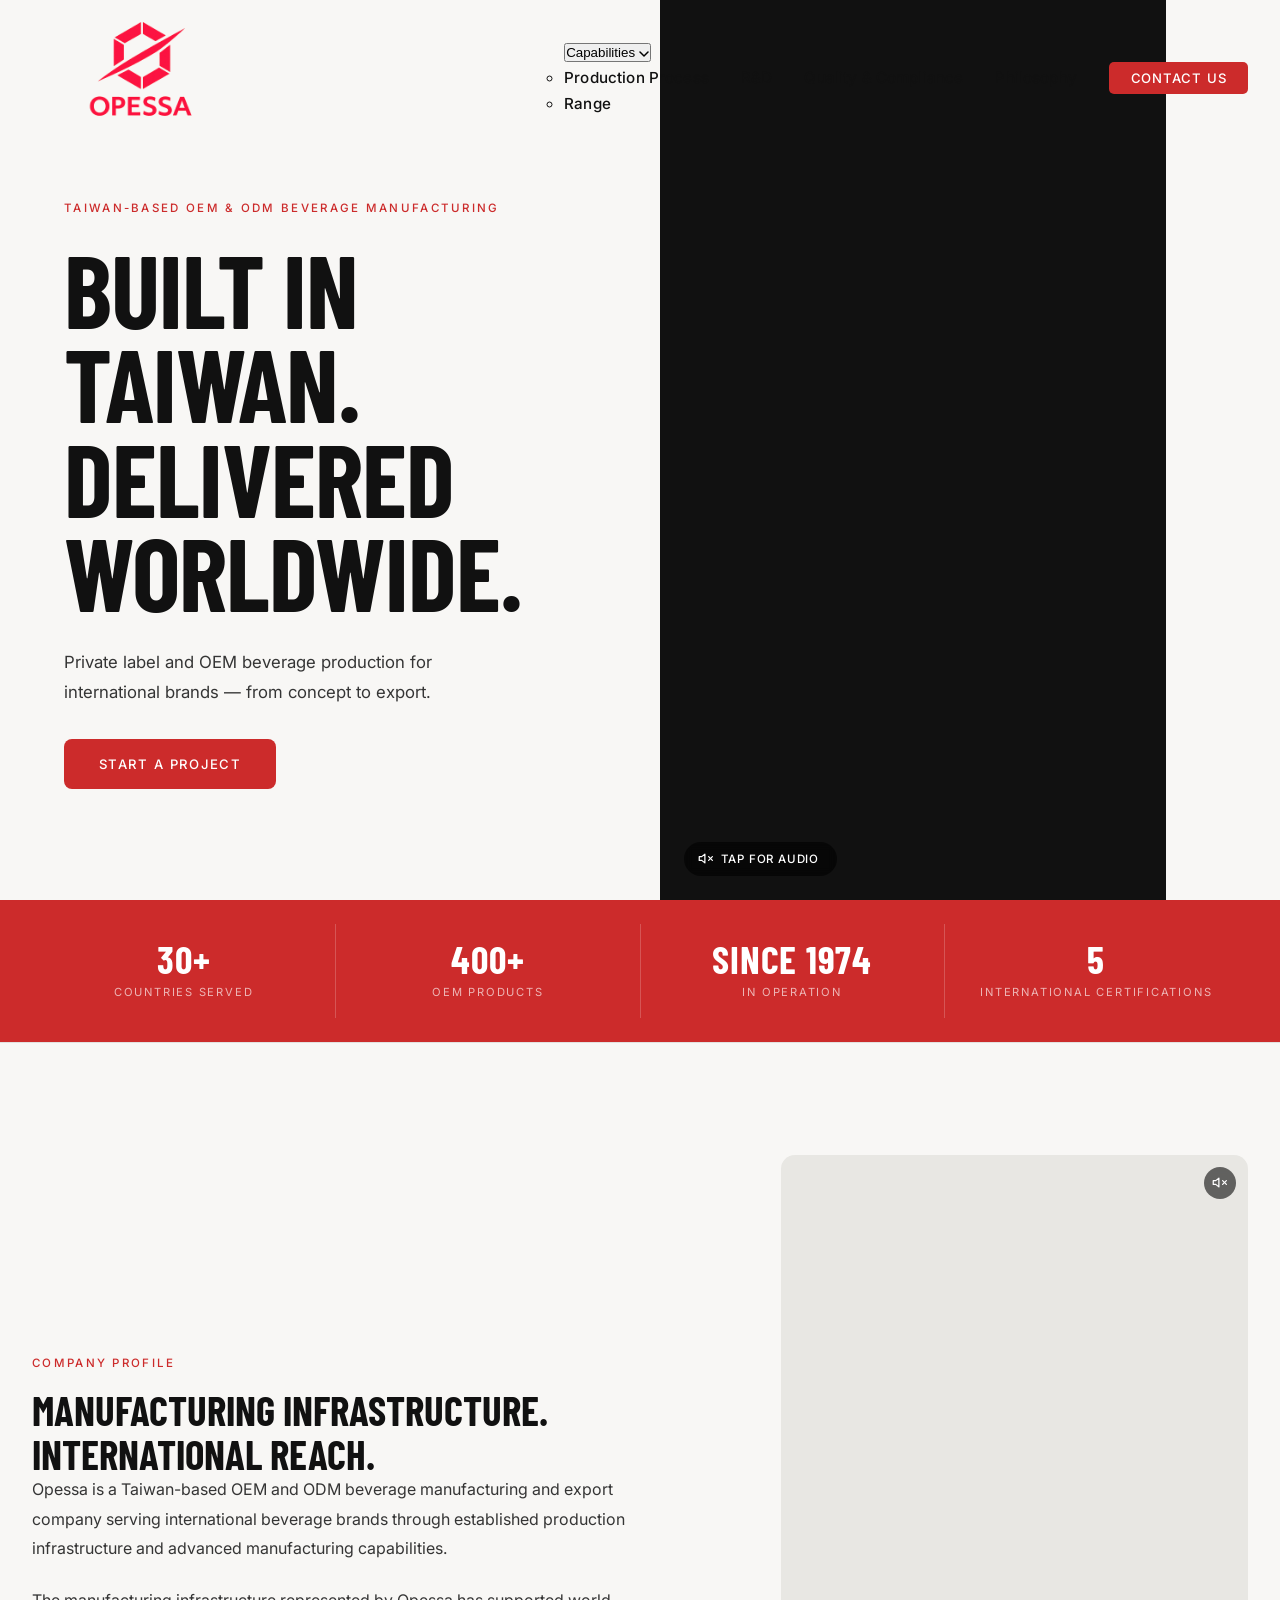
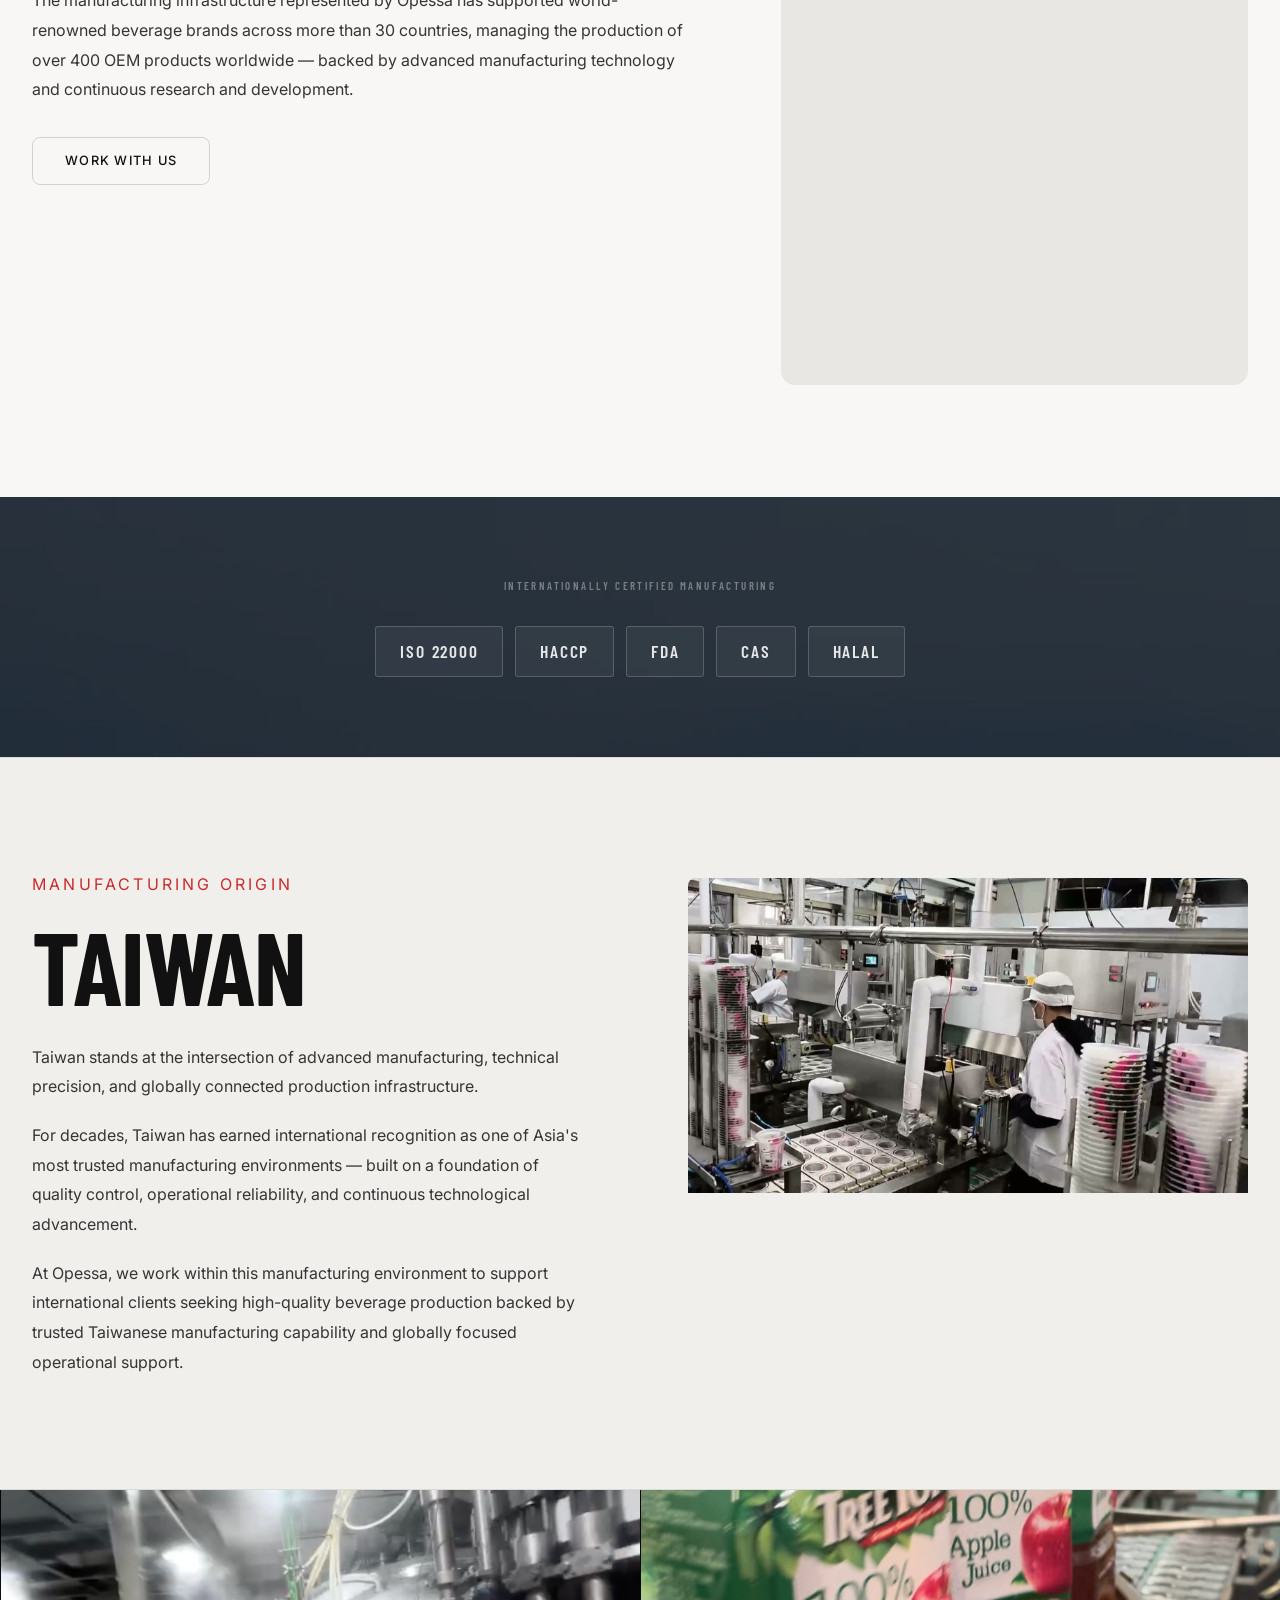
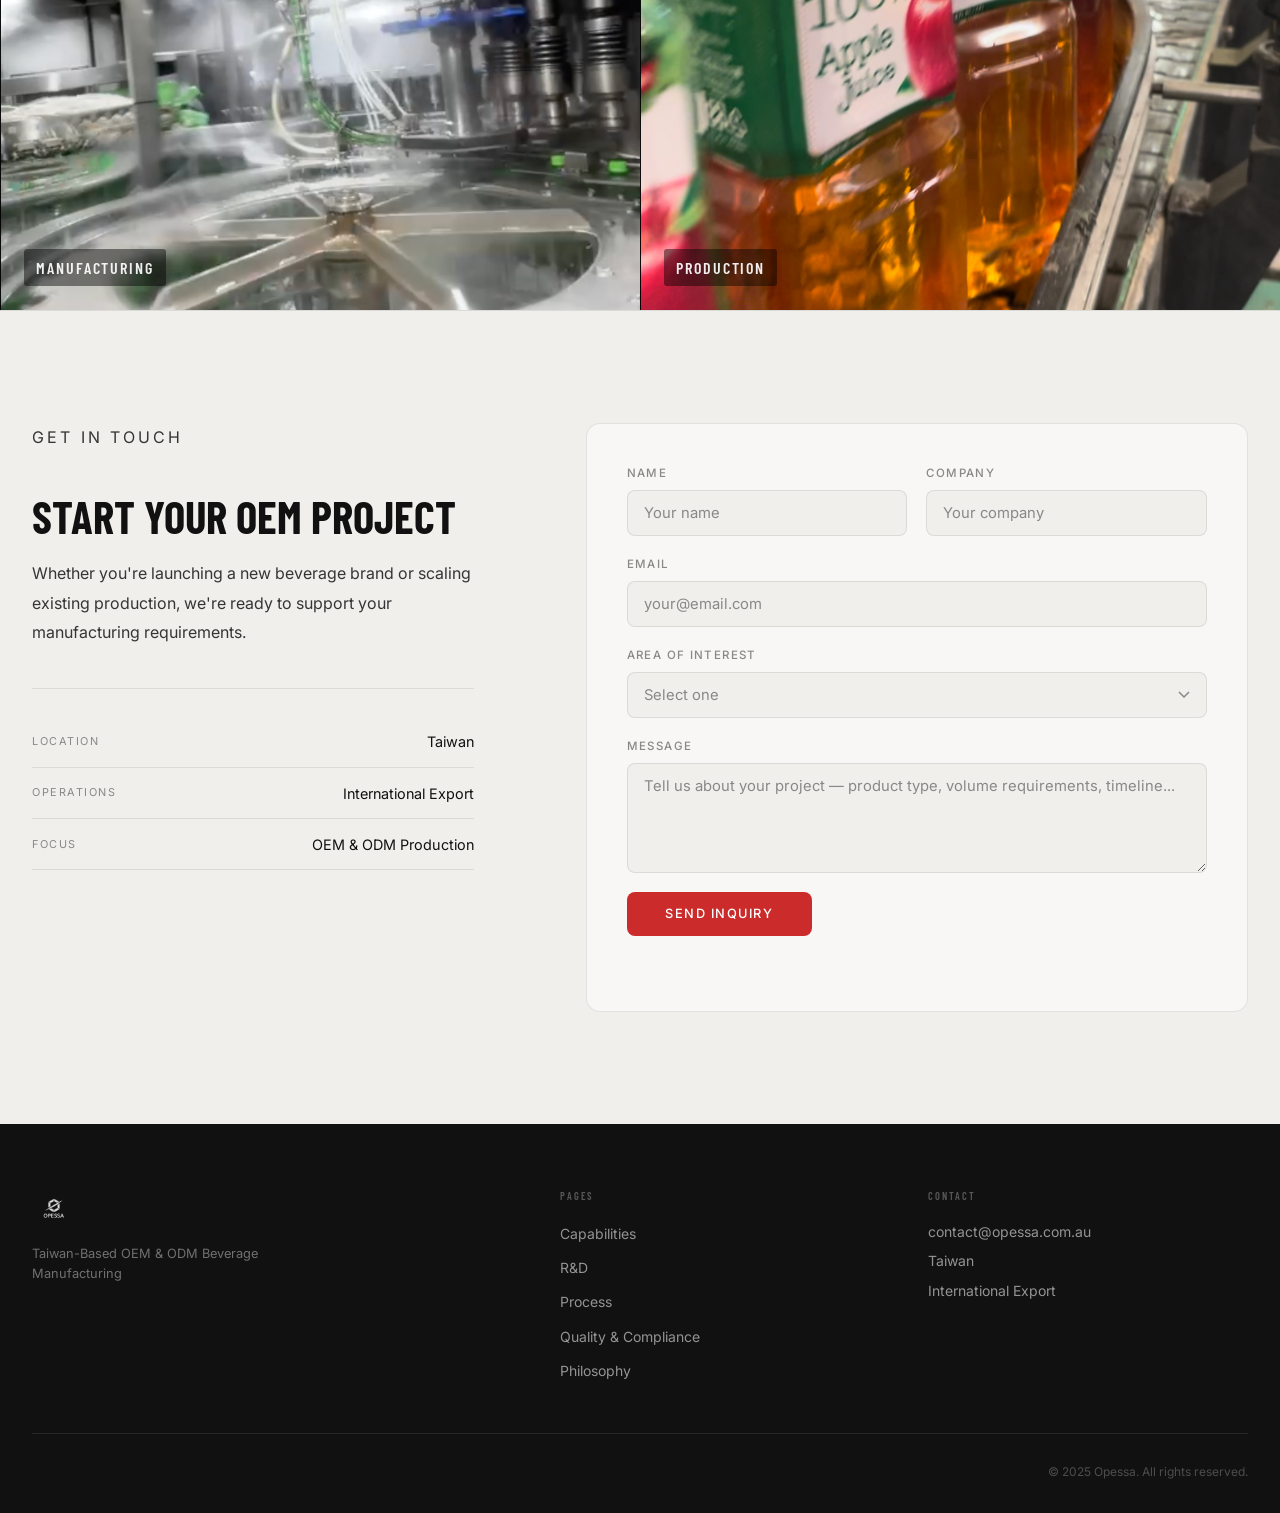
==== commit dfbafb44: "Content and visual polish pass across all sub-pages - Production process: remove standalone truck im" ====
--- a/index.html
+++ b/index.html
@@ -21,9 +21,19 @@
         <img src="Opessa%20Logo.png" alt="Opessa">
       </a>
       <ul class="nav-links">
-        <li><a href="capabilities.html">Capabilities</a></li>
+        <li class="nav-has-dropdown">
+          <button class="nav-dropdown-btn">
+            Capabilities
+            <svg class="nav-dropdown-arrow" width="10" height="6" viewBox="0 0 10 6" fill="none" aria-hidden="true">
+              <path d="M1 1L5 5L9 1" stroke="currentColor" stroke-width="1.5" stroke-linecap="round" stroke-linejoin="round"/>
+            </svg>
+          </button>
+          <ul class="nav-dropdown-list">
+            <li><a href="production-process.html">Production Process</a></li>
+            <li><a href="range.html">Range</a></li>
+          </ul>
+        </li>
         <li><a href="rd.html">R&amp;D</a></li>
-        <li><a href="production-process.html">Process</a></li>
         <li><a href="quality.html">Quality &amp; Compliance</a></li>
         <li><a href="philosophy.html">Philosophy</a></li>
         <li><a href="#contact" class="nav-cta">Contact Us</a></li>
@@ -38,9 +48,9 @@
   <div class="mobile-menu" id="mobileMenu">
     <button class="mobile-close" id="menuClose" aria-label="Close">&#x2715;</button>
     <ul>
-      <li><a href="capabilities.html" class="mobile-link">Capabilities</a></li>
+      <li><a href="production-process.html" class="mobile-link">Production Process</a></li>
+      <li><a href="range.html" class="mobile-link">Range</a></li>
       <li><a href="rd.html" class="mobile-link">R&amp;D</a></li>
-      <li><a href="production-process.html" class="mobile-link">Process</a></li>
       <li><a href="quality.html" class="mobile-link">Quality &amp; Compliance</a></li>
       <li><a href="philosophy.html" class="mobile-link">Philosophy</a></li>
       <li><a href="#contact" class="mobile-link">Contact</a></li>
@@ -170,12 +180,12 @@
   <section id="factory-strip">
     <div class="strip-grid">
       <div class="strip-panel">
-        <img src="can-conveyor.jpg" alt="Aluminium can production line" loading="lazy">
-        <div class="strip-label">Production Scale</div>
+        <img src="fill-steam.png" alt="Beverage filling line in operation" loading="lazy">
+        <div class="strip-label">Manufacturing</div>
       </div>
       <div class="strip-panel">
-        <img src="filling-machine.jpg" alt="Beverage filling process" loading="lazy">
-        <div class="strip-label">Precision Filling</div>
+        <img src="tree-top.png" alt="Beverage production line" loading="lazy">
+        <div class="strip-label">Production</div>
       </div>
     </div>
   </section>
